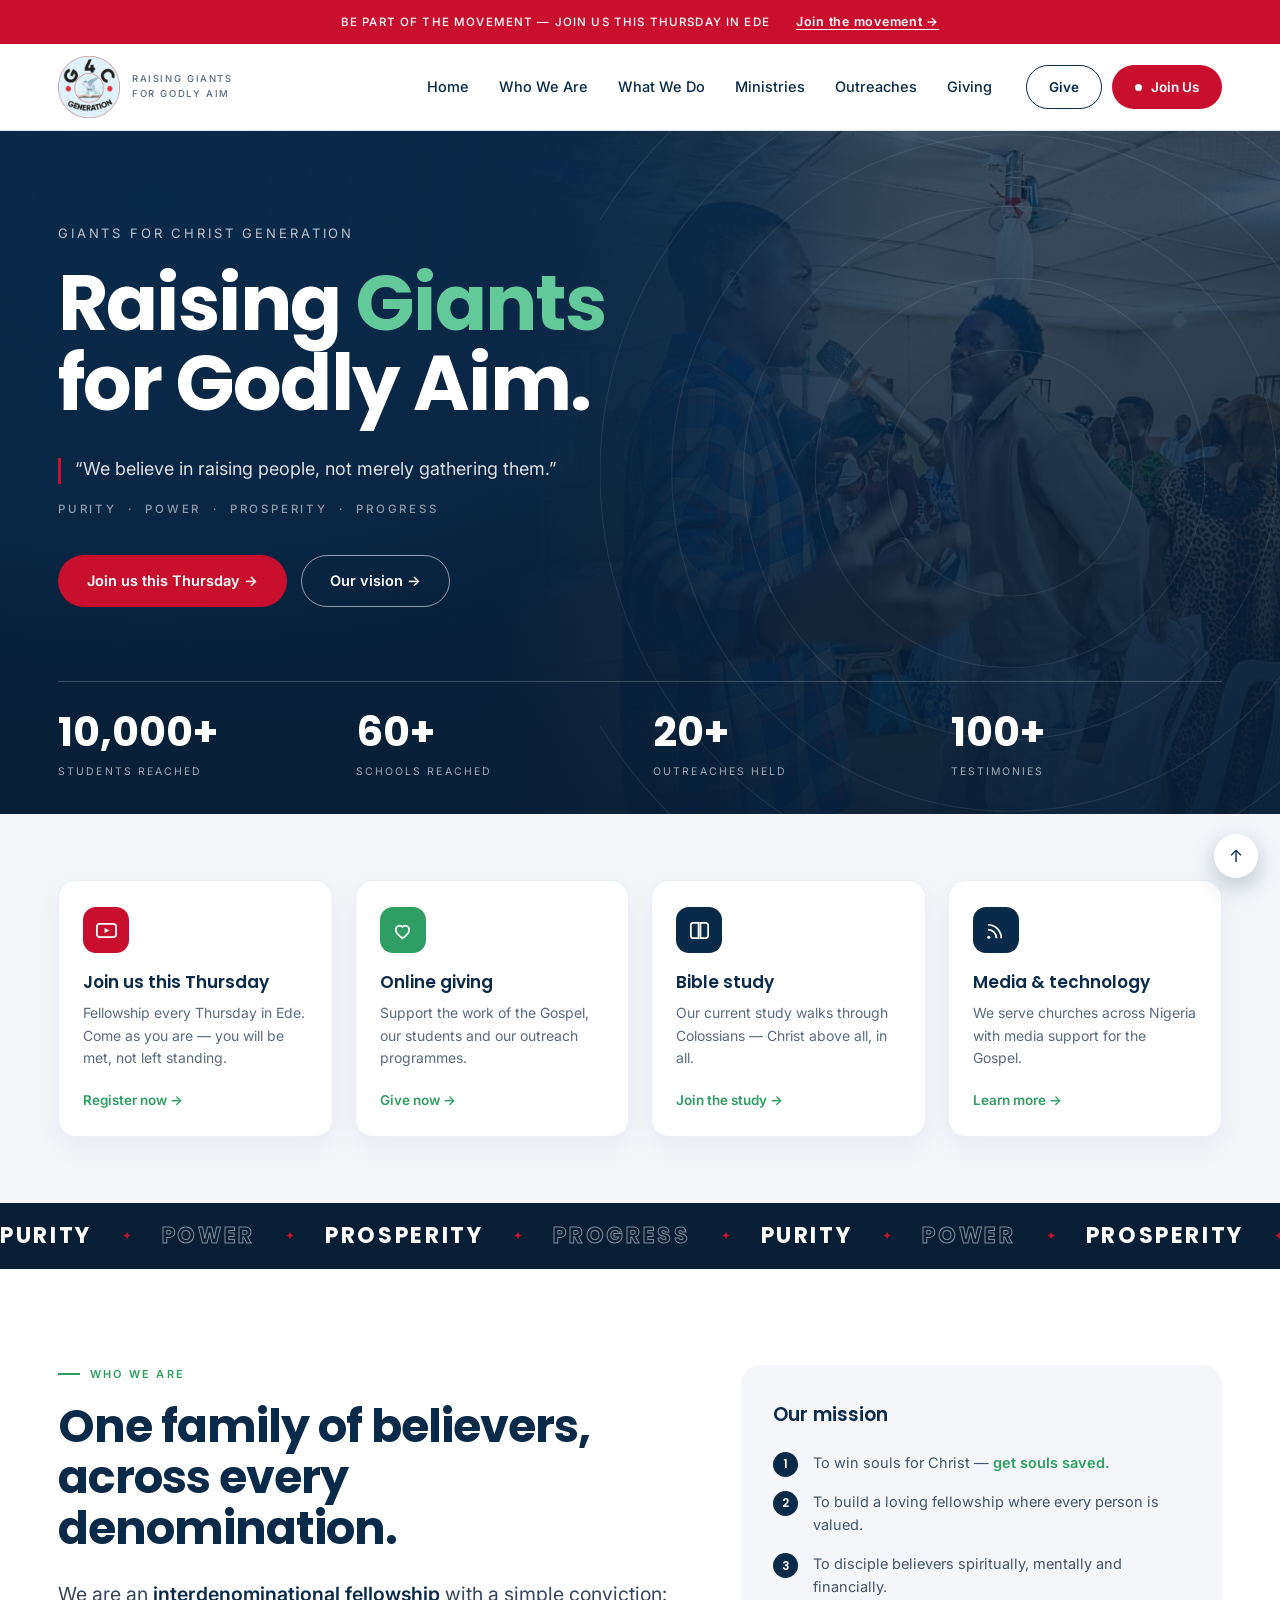
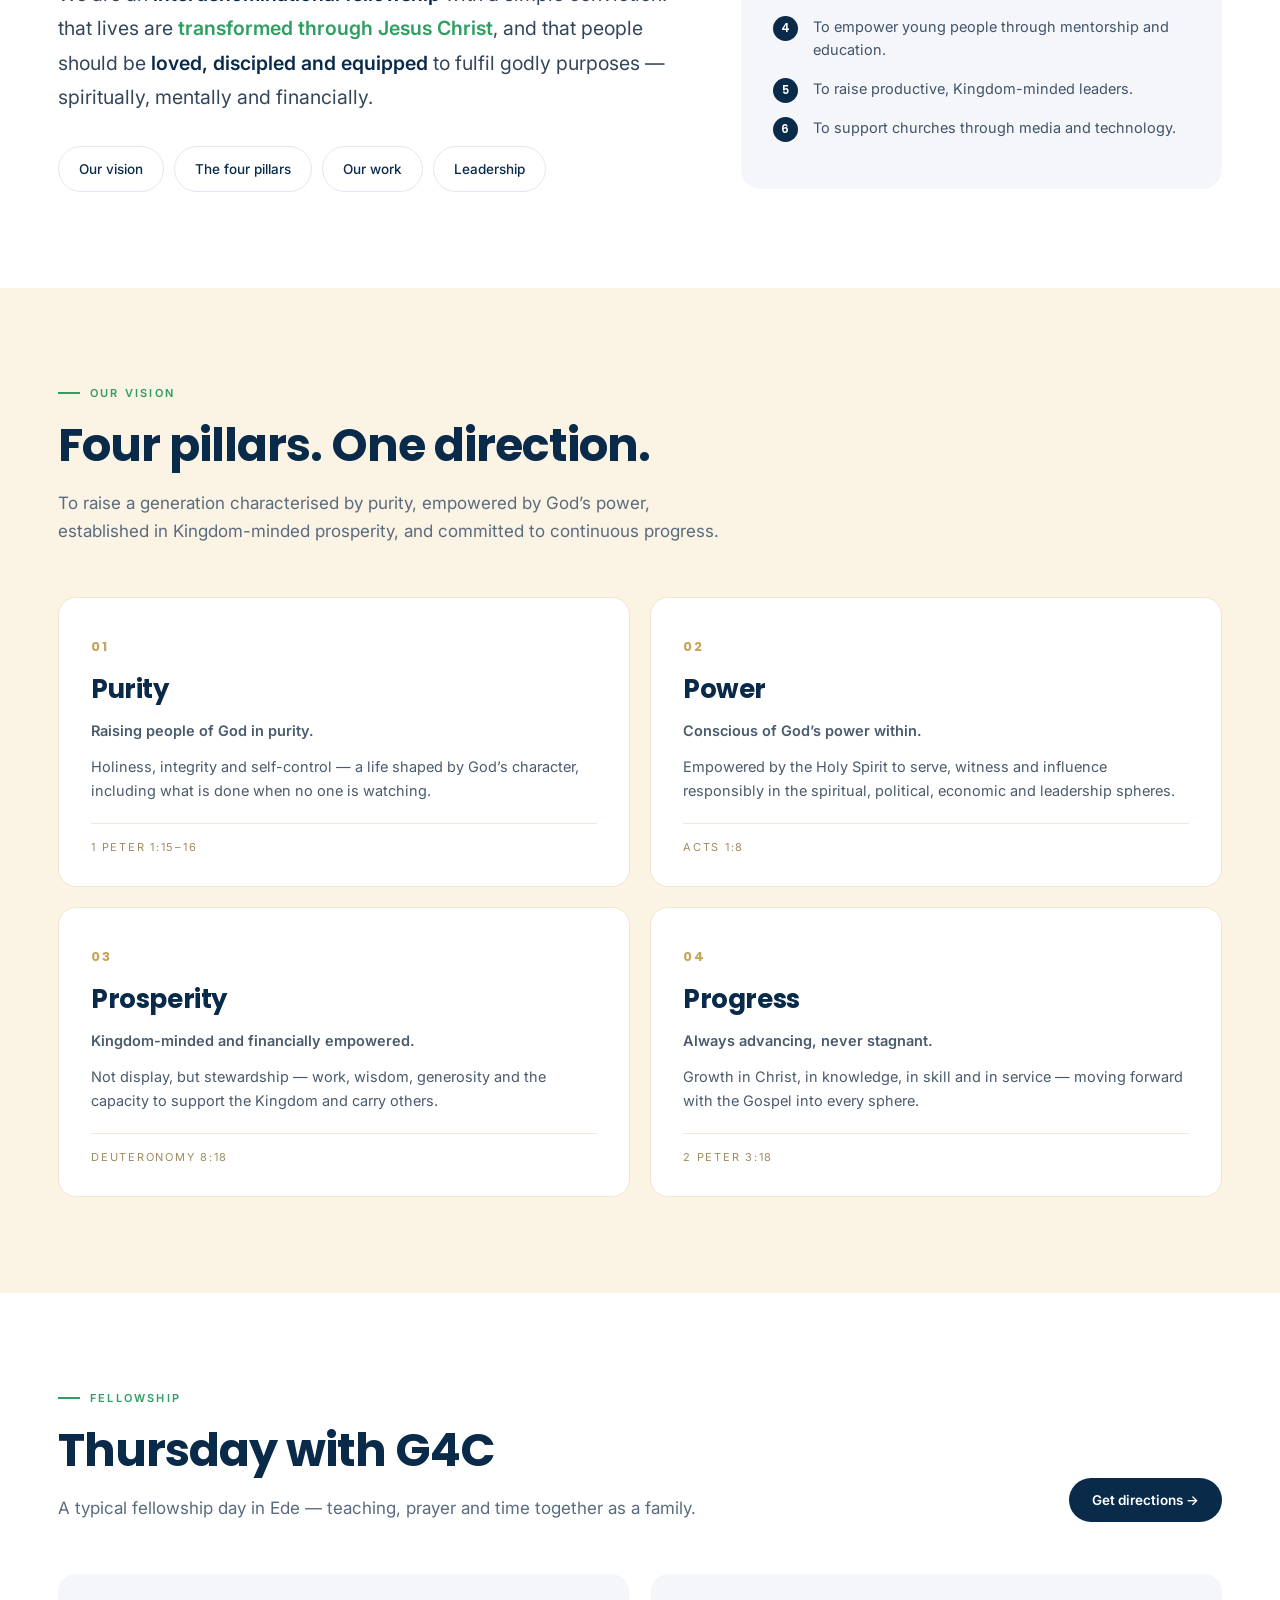
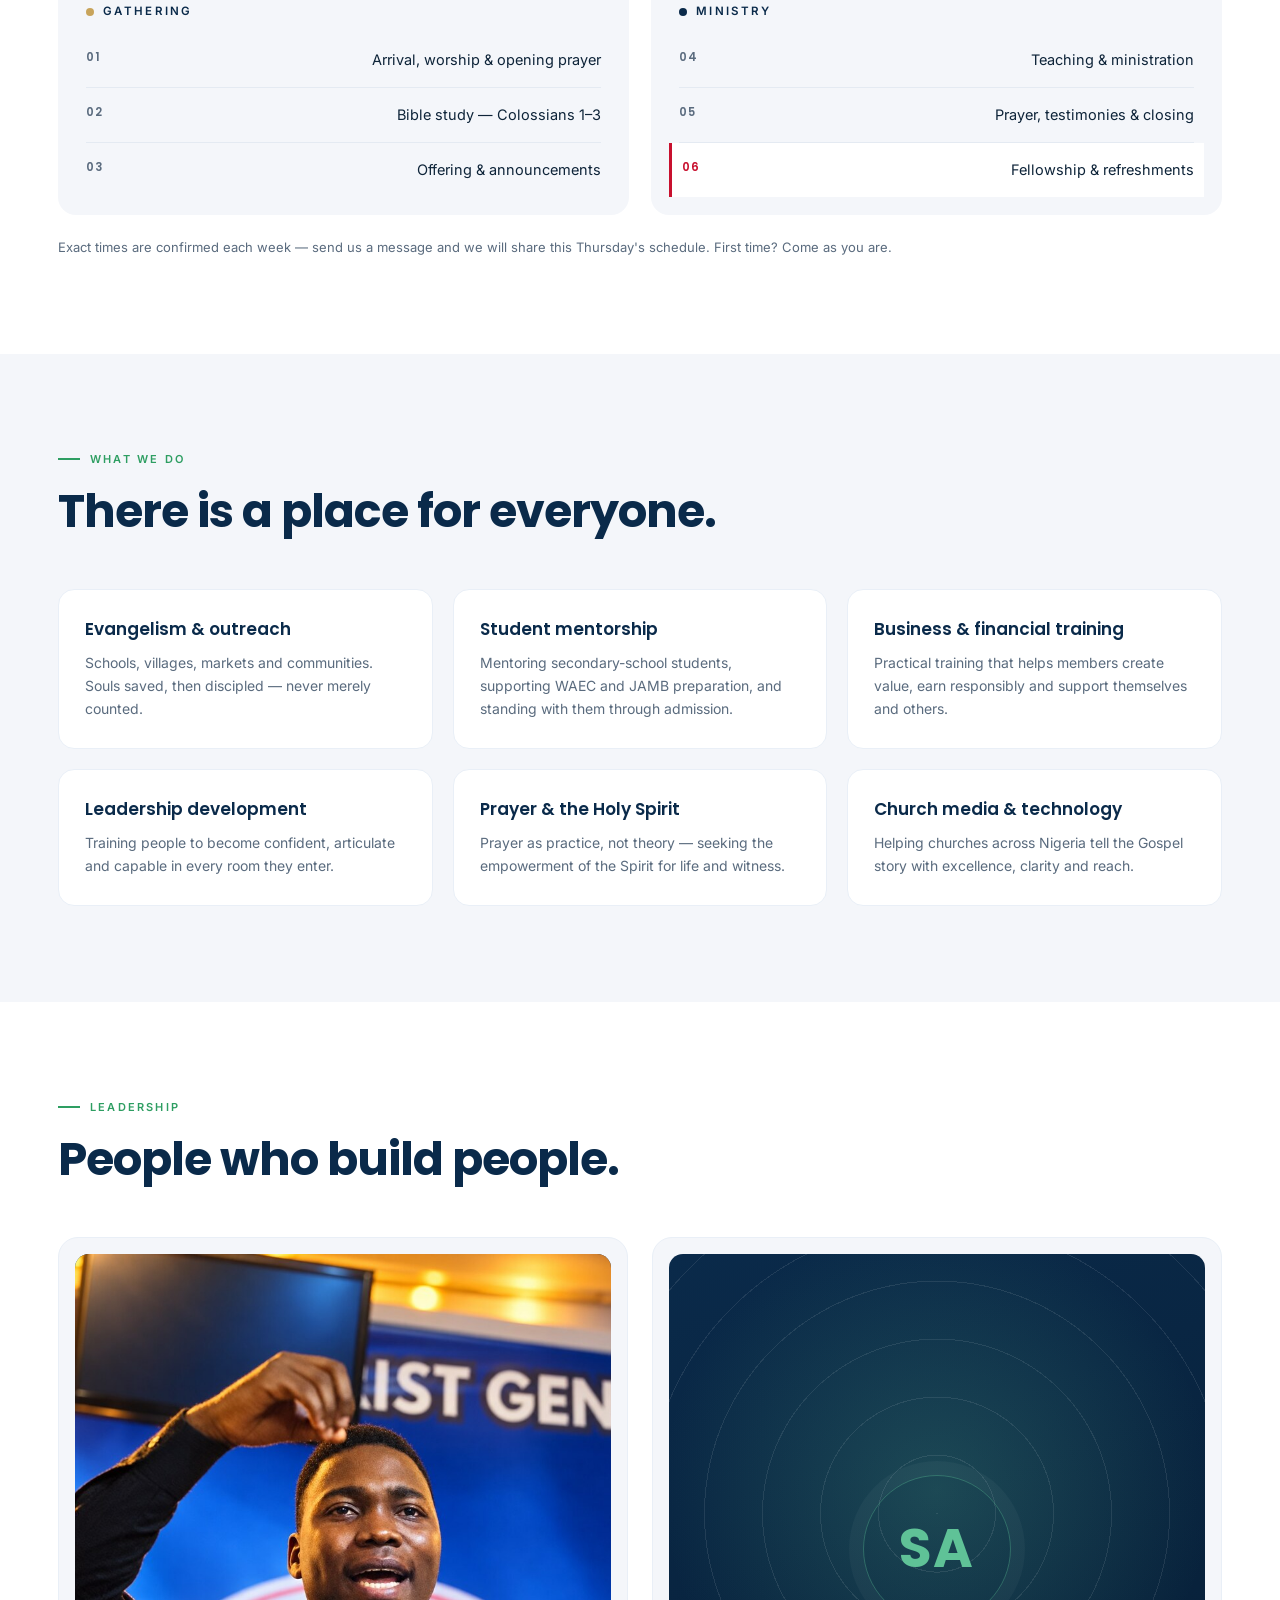
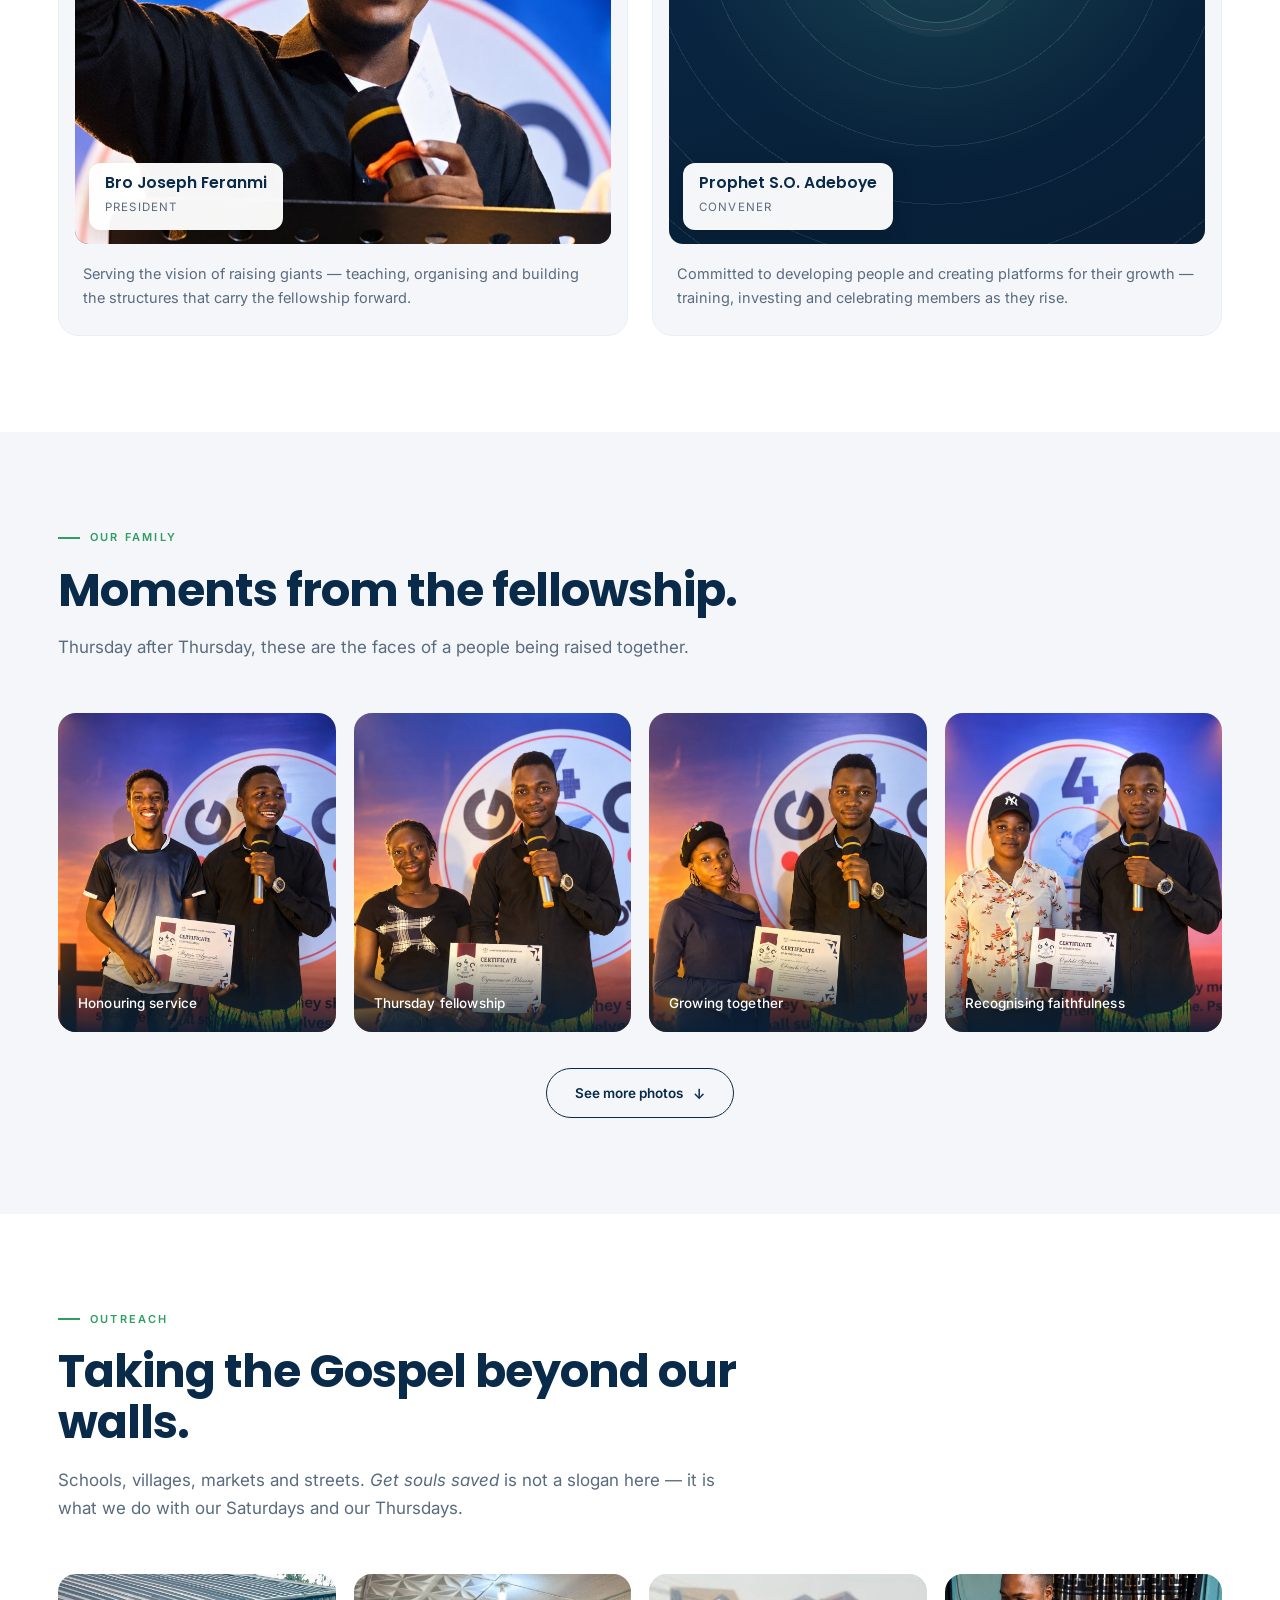
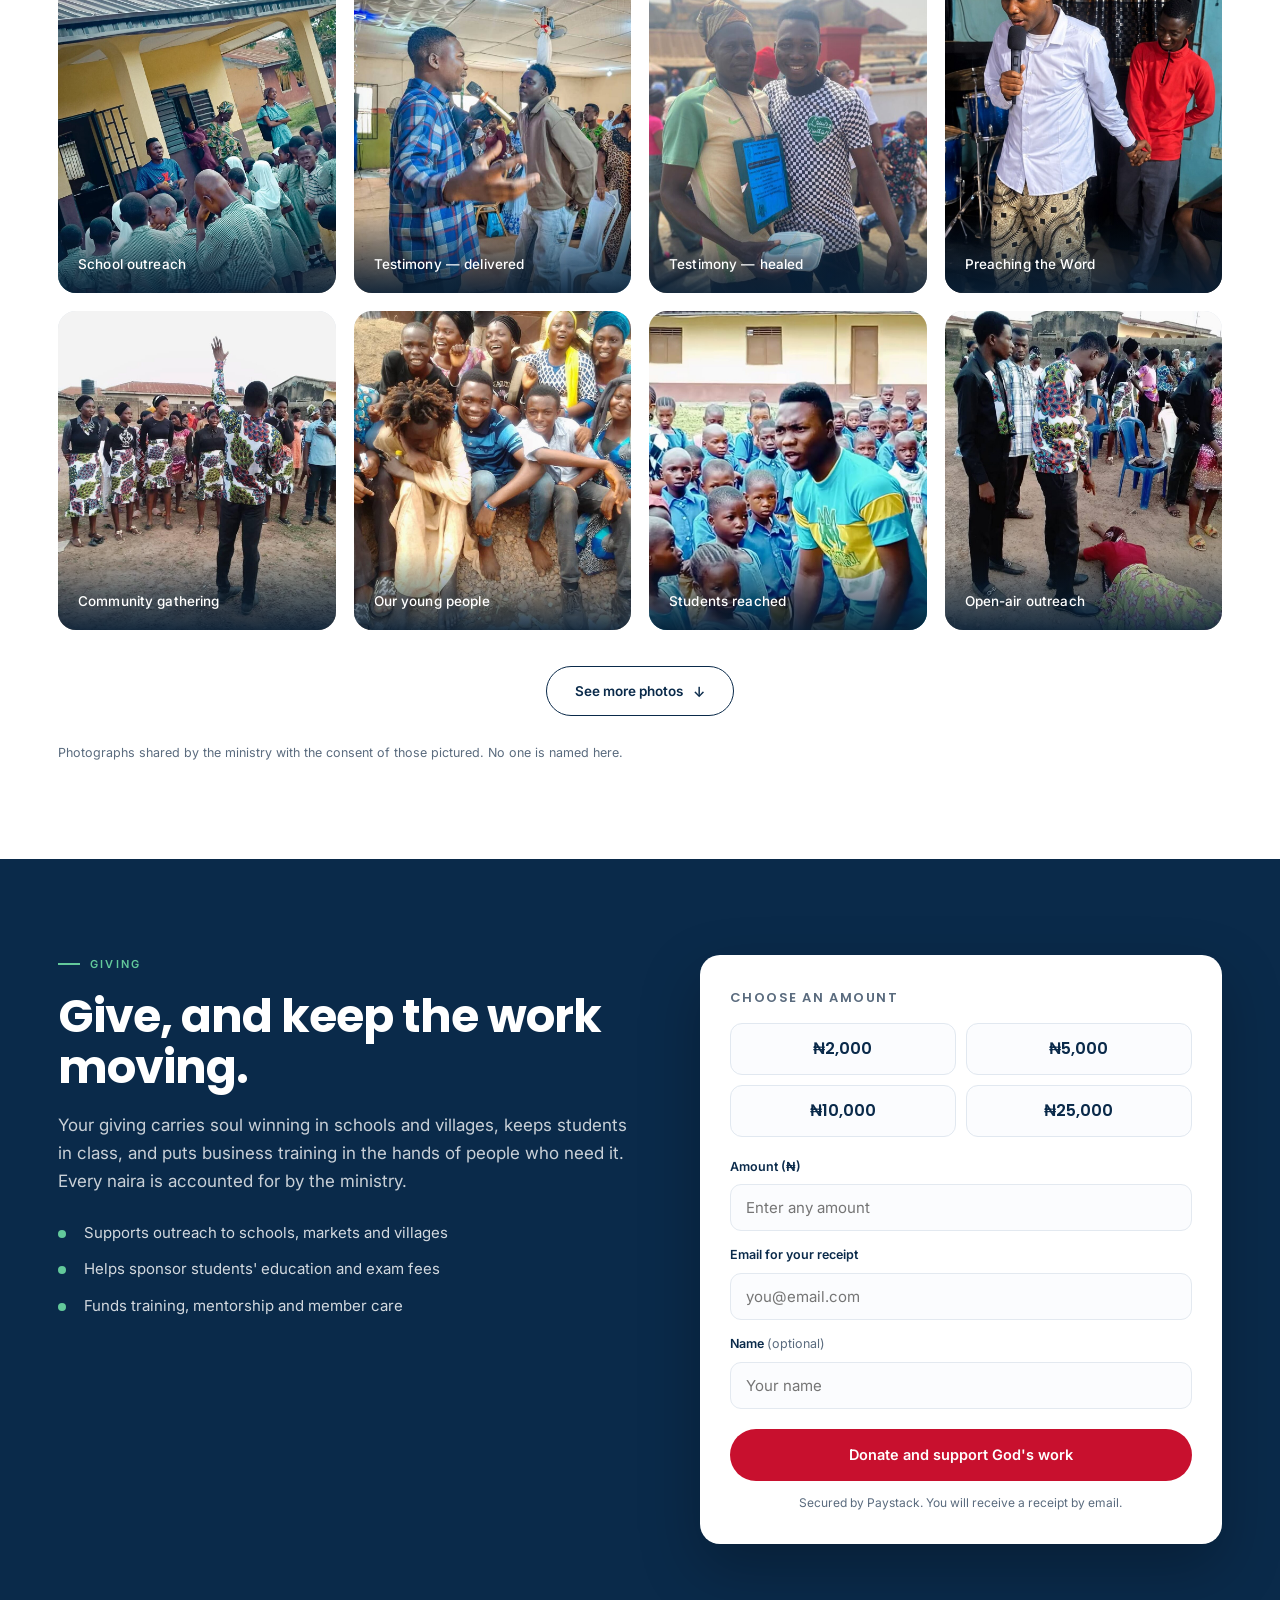
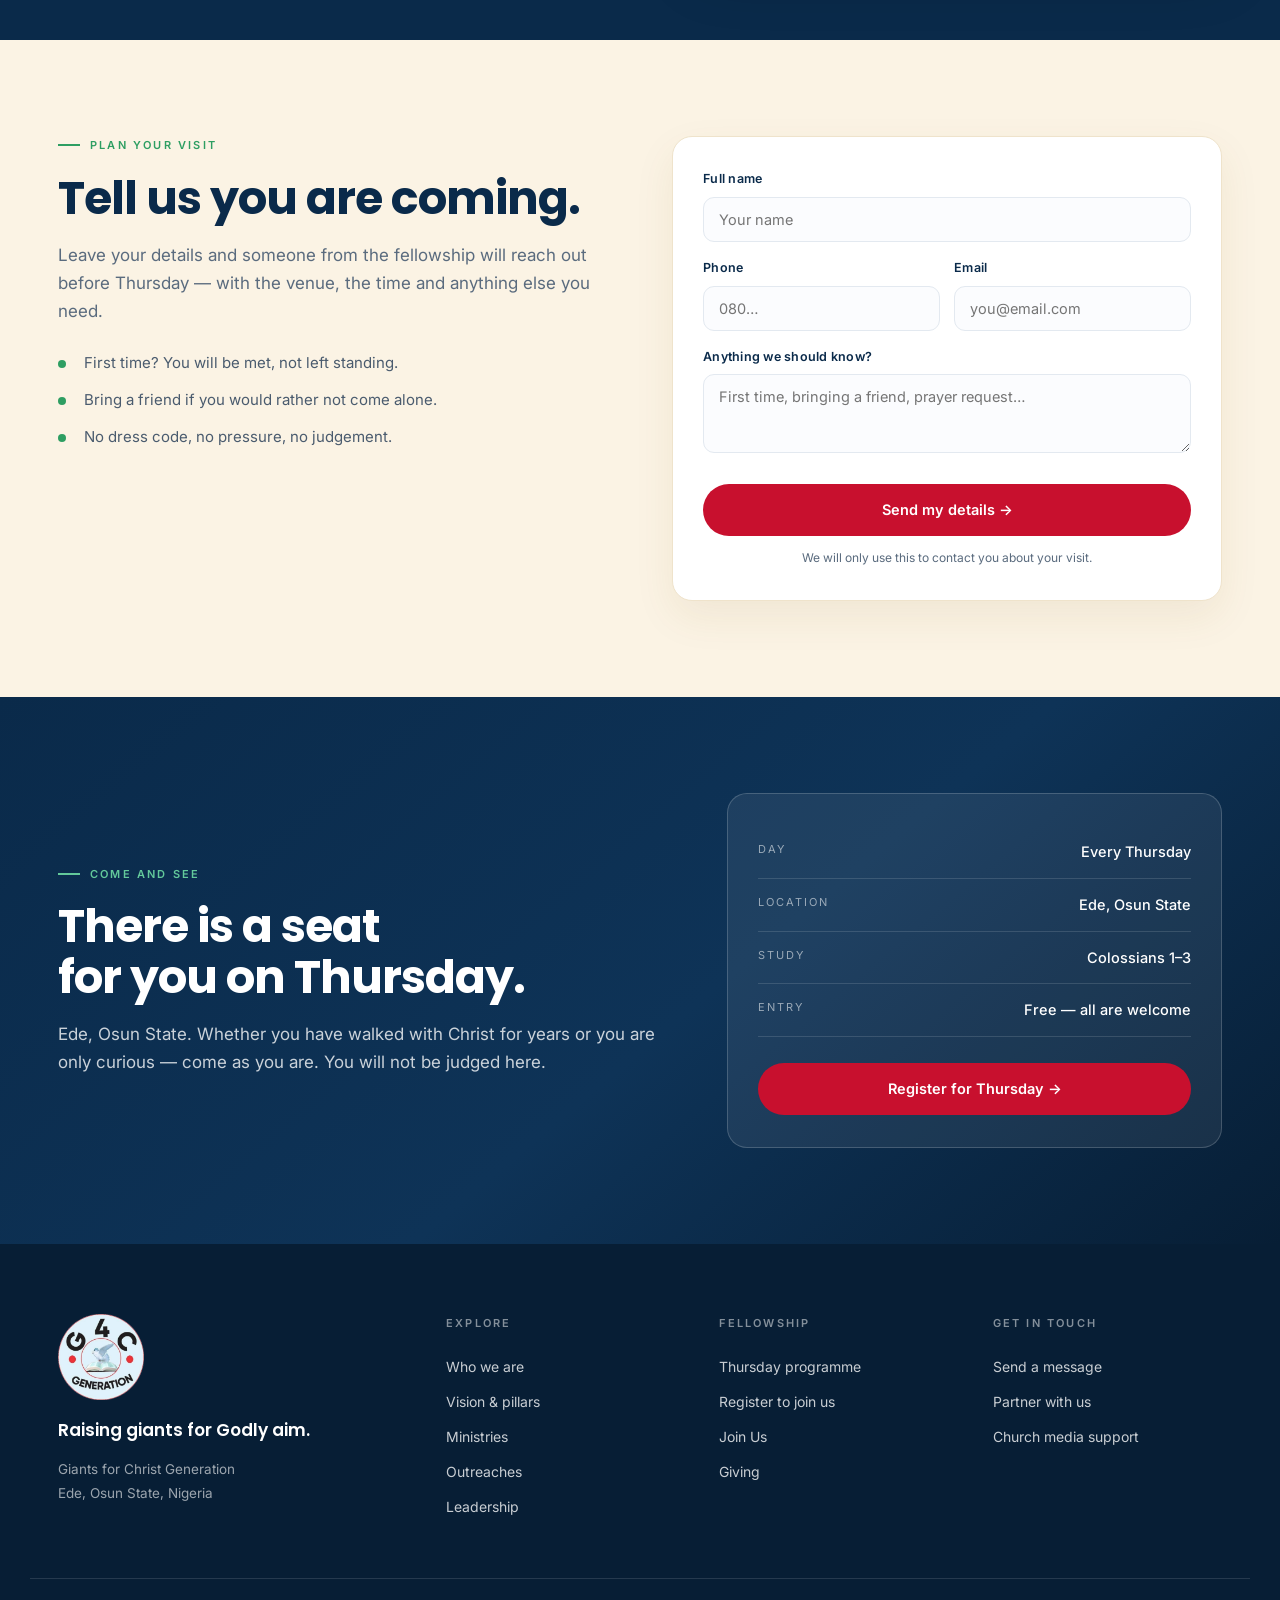
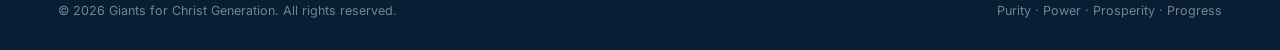
==== index.html @ 7e28704b "Support prompts (3 rotating), donation button wording" ====
<!DOCTYPE html>
<html lang="en">
<head>
<meta charset="utf-8">
<meta name="viewport" content="width=device-width, initial-scale=1">
<title>Giants for Christ Generation — Raising Giants for Godly Aim</title>
<meta name="description" content="Giants for Christ Generation (G4C) is an interdenominational Christian fellowship in Ede, Osun State, Nigeria. Bible study, prayer and soul winning every Thursday.">
<link rel="preconnect" href="https://fonts.googleapis.com">
<link rel="preconnect" href="https://fonts.gstatic.com" crossorigin>
<link href="https://fonts.googleapis.com/css2?family=Poppins:wght@400;500;600;700&family=Inter:wght@400;500;600&display=swap" rel="stylesheet">
<meta name="keywords" content="giants for christ generation, G4C, G4C ministry, giants for christ, giants for god, giants for god ministry, giants for christ generation Ede, G4C Ede, giants for christ fellowship, G4C fellowship, giants for christ church, giants for christ international, raising giants for godly aim, giants for godly aim, G4C Nigeria, giants for christ Nigeria, giants for christ Osun, G4C Osun, giants generation ministry, giants for christ generation website, church in Ede, churches in Ede Osun State, fellowship in Ede, church in Osun State, churches in Osun State, christian fellowship Osun, fellowship Ede Osun, church near me Ede, worship centre Ede, ministry in Ede, christian organisation Ede, gospel church Osun State, bible believing fellowship Nigeria, interdenominational fellowship Nigeria, christian assembly Osun, soul winning, soul winning ministry, evangelism Nigeria, street evangelism, market evangelism, village outreach, school outreach, secondary school outreach, campus outreach, gospel outreach, discipleship, discipleship training, bible study, bible study fellowship, prayer meeting, prayer ministry, deliverance ministry, healing ministry, holy spirit empowerment, christian mentorship, youth ministry, young adults fellowship, student ministry, teen ministry, children ministry, business training for Christians, christian business training, financial literacy training, entrepreneurship training Nigeria, leadership training ministry, leadership development programme, WAEC preparation, JAMB preparation, education sponsorship, scholarship support Nigeria, skills acquisition Nigeria, vocational training church, career mentorship, public speaking training, personal development ministry, marriage counselling church, premarital counselling, welfare support ministry, church media support, media ministry training, join a church in Ede, join a fellowship in Ede, find a church in Osun State, register for fellowship, christian community near me, prayer request Nigeria, testimony sharing, healing testimony, church registration Nigeria, become a member of a fellowship, volunteer in ministry, partner with a ministry, donate to ministry Nigeria, giving to church Nigeria, christian events Osun State, church events Ede, gospel events Nigeria, worship service Ede, thursday fellowship, bible study group Ede">
<meta name="author" content="Giants for Christ Generation">
<meta name="robots" content="index, follow, max-image-preview:large, max-snippet:-1">
<meta name="theme-color" content="#0A2A4A">
<meta name="geo.region" content="NG-OS">
<meta name="geo.placename" content="Ede, Osun State, Nigeria">
<link rel="canonical" href="https://g4cgeneration.site/">
<link rel="icon" href="/brand/favicon.ico" sizes="any">
<link rel="icon" type="image/png" sizes="32x32" href="/brand/favicon-32.png">
<link rel="apple-touch-icon" href="/brand/apple-touch-icon.png">
<meta property="og:type" content="website">
<meta property="og:title" content="Giants for Christ Generation — Raising Giants for Godly Aim">
<meta property="og:description" content="An interdenominational Christian fellowship in Ede, Osun State. Purity · Power · Prosperity · Progress.">
<meta property="og:image" content="https://g4cgeneration.site/img/og-cover.jpg">
<meta name="twitter:card" content="summary_large_image">
<link rel="stylesheet" href="styles.css">
<script type="application/ld+json">
{
  "@context": "https://schema.org",
  "@graph": [
    {
      "@type": ["Organization", "Church"],
      "@id": "https://g4cgeneration.site/#organization",
      "name": "Giants for Christ Generation",
      "alternateName": ["G4C", "Giants for Christ"],
      "url": "https://g4cgeneration.site/",
      "logo": "https://g4cgeneration.site/brand/logo-600.png",
      "image": "https://g4cgeneration.site/img/og-cover.jpg",
      "description": "Giants for Christ Generation (G4C) is an interdenominational Christian fellowship in Ede, Osun State, Nigeria, raising people of purity, power, prosperity and progress through soul winning, discipleship, student mentorship and business training.",
      "slogan": "Raising Giants for Godly Aim",
      "foundingDate": "2018",
      "address": {
        "@type": "PostalAddress",
        "addressLocality": "Ede",
        "addressRegion": "Osun State",
        "addressCountry": "NG"
      },
      "areaServed": {"@type": "Country", "name": "Nigeria"},
      "knowsAbout": [
        "Christian fellowship", "Evangelism", "Discipleship", "Bible study",
        "Student mentorship", "Business training", "Church media support"
      ],
      "member": [
        {"@type": "Person", "name": "Prophet S.O. Adeboye", "jobTitle": "Convener"},
        {"@type": "Person", "name": "Bro Joseph Feranmi", "jobTitle": "President"}
      ]
    },
    {
      "@type": "WebSite",
      "@id": "https://g4cgeneration.site/#website",
      "url": "https://g4cgeneration.site/",
      "name": "Giants for Christ Generation",
      "inLanguage": "en-NG",
      "publisher": {"@id": "https://g4cgeneration.site/#organization"}
    },
    {
      "@type": "FAQPage",
      "mainEntity": [
        {"@type": "Question", "name": "What is Giants for Christ Generation?",
         "acceptedAnswer": {"@type": "Answer", "text": "G4C is an interdenominational Christian fellowship in Ede, Osun State, Nigeria. It is not a denomination: it brings people from different churches together around Jesus Christ, spiritual growth and human development."}},
        {"@type": "Question", "name": "When does G4C meet?",
         "acceptedAnswer": {"@type": "Answer", "text": "The fellowship meets every Thursday in Ede, Osun State. Register and someone from the fellowship will share the current venue, time and schedule."}},
        {"@type": "Question", "name": "What are the four pillars of G4C?",
         "acceptedAnswer": {"@type": "Answer", "text": "Purity, Power, Prosperity and Progress: character shaped by God's Word, empowerment by the Holy Spirit, Kingdom-minded financial stewardship, and continuous growth in Christ."}},
        {"@type": "Question", "name": "Does G4C help students and young people?",
         "acceptedAnswer": {"@type": "Answer", "text": "Yes. G4C began in a secondary-school setting in Ibadan in 2018 and continues to mentor students, support academic progress and help with WAEC and JAMB preparation, as well as education sponsorship where resources permit."}},
        {"@type": "Question", "name": "How do I join or register?",
         "acceptedAnswer": {"@type": "Answer", "text": "Register at https://g4c.online/register or send your details through the form on this website and someone will reach out before Thursday."}}
      ]
    }
  ]
}
</script>
</head>
<body>

<div class="topbar">
  <div class="wrap topbar-in">
    <span>Be part of the movement — join us this Thursday in Ede</span>
    <a href="https://g4c.online/register">Join the movement &rarr;</a>
  </div>
</div>

<header class="site-header" id="header">
  <div class="wrap header-in">
    <a class="logo" href="#top" aria-label="Giants for Christ Generation">
      <img class="logo-img" src="/brand/logo-600.png" alt="Giants for Christ Generation" width="62" height="62">
      <span class="logo-tag">Raising giants<br>for Godly aim</span>
    </a>

    <nav class="nav" id="nav">
      <a href="#top">Home</a>
      <a href="#who">Who We Are</a>
      <a href="#pillars">What We Do</a>
      <a href="#ministries">Ministries</a>
      <a href="#outreach">Outreaches</a>
      <a href="#giving" data-give>Giving</a>
    </nav>

    <div class="header-actions">
      <a class="btn btn-outline" href="#giving" data-give>Give</a>
      <a class="btn btn-red" href="https://g4c.online/register"><span class="dot"></span>Join Us</a>
      <button class="burger" id="burger" aria-label="Menu"><span></span><span></span><span></span></button>
    </div>
  </div>
</header>

<main id="top">

  <!-- HERO -->
  <section class="hero">
    <div class="hero-photo" style="background-image:url('img/hero.jpg')"></div>
    <div class="hero-shade"></div>
    <svg class="hero-rings" viewBox="0 0 800 800" aria-hidden="true">
      <g fill="none" stroke="#ffffff" stroke-opacity=".13">
        <circle cx="400" cy="400" r="120"/><circle cx="400" cy="400" r="190"/>
        <circle cx="400" cy="400" r="260"/><circle cx="400" cy="400" r="330"/>
        <circle cx="400" cy="400" r="400"/><circle cx="400" cy="400" r="470"/>
      </g>
    </svg>

    <div class="wrap hero-in">
      <p class="hero-kicker">Giants for Christ Generation</p>
      <h1><span class="sr-only">Giants for Christ Generation (G4C) — </span>Raising <span class="hl">Giants</span><br>for Godly Aim.</h1>
      <p class="hero-verse"><span class="bar"></span>“We believe in raising people, not merely gathering them.”</p>
      <p class="hero-ref">PURITY &nbsp;·&nbsp; POWER &nbsp;·&nbsp; PROSPERITY &nbsp;·&nbsp; PROGRESS</p>

      <div class="hero-btns">
        <a class="btn btn-red btn-lg" href="https://g4c.online/register">Join us this Thursday &rarr;</a>
        <a class="btn btn-ghost btn-lg" href="#pillars">Our vision &rarr;</a>
      </div>

      <div class="stats">
        <div class="stat"><strong>10,000+</strong><span>Students reached</span></div>
        <div class="stat"><strong>60+</strong><span>Schools reached</span></div>
        <div class="stat"><strong>20+</strong><span>Outreaches held</span></div>
        <div class="stat"><strong>100+</strong><span>Testimonies</span></div>
      </div>
    </div>
  </section>

  <!-- QUICK CARDS -->
  <section class="quick">
    <div class="wrap quick-grid">
      <article class="qcard">
        <span class="qicon qicon-red">
          <svg viewBox="0 0 24 24" fill="none" stroke="currentColor" stroke-width="1.8"><rect x="2" y="5" width="20" height="14" rx="3"/><path d="M10 9.5l5 2.5-5 2.5z" fill="currentColor" stroke="none"/></svg>
        </span>
        <h3>Join us this Thursday</h3>
        <p>Fellowship every Thursday in Ede. Come as you are — you will be met, not left standing.</p>
        <a href="https://g4c.online/register">Register now &rarr;</a>
      </article>

      <article class="qcard">
        <span class="qicon qicon-green">
          <svg viewBox="0 0 24 24" fill="none" stroke="currentColor" stroke-width="1.8"><path d="M12 20s-7-4.3-7-9a4 4 0 017-2.6A4 4 0 0119 11c0 4.7-7 9-7 9z"/></svg>
        </span>
        <h3>Online giving</h3>
        <p>Support the work of the Gospel, our students and our outreach programmes.</p>
        <a href="#giving" data-give>Give now &rarr;</a>
      </article>

      <article class="qcard">
        <span class="qicon qicon-navy">
          <svg viewBox="0 0 24 24" fill="none" stroke="currentColor" stroke-width="1.8"><path d="M3 6.5A2.5 2.5 0 015.5 4H11v16H5.5A2.5 2.5 0 013 17.5z"/><path d="M21 6.5A2.5 2.5 0 0018.5 4H13v16h5.5A2.5 2.5 0 0021 17.5z"/></svg>
        </span>
        <h3>Bible study</h3>
        <p>Our current study walks through Colossians — Christ above all, in all.</p>
        <a href="#programme">Join the study &rarr;</a>
      </article>

      <article class="qcard">
        <span class="qicon qicon-navy">
          <svg viewBox="0 0 24 24" fill="none" stroke="currentColor" stroke-width="1.8"><path d="M4 11a9 9 0 019 9M4 6a14 14 0 0114 14"/><circle cx="5" cy="19" r="1.6" fill="currentColor" stroke="none"/></svg>
        </span>
        <h3>Media &amp; technology</h3>
        <p>We serve churches across Nigeria with media support for the Gospel.</p>
        <a href="#ministries">Learn more &rarr;</a>
      </article>
    </div>
  </section>

  <!-- MARQUEE -->
  <div class="marquee" aria-hidden="true">
    <div class="mtrack">
      <span>Purity</span><i>✦</i><span class="out">Power</span><i>✦</i><span>Prosperity</span><i>✦</i><span class="out">Progress</span><i>✦</i>
      <span>Purity</span><i>✦</i><span class="out">Power</span><i>✦</i><span>Prosperity</span><i>✦</i><span class="out">Progress</span><i>✦</i>
    </div>
  </div>

  <!-- WHO WE ARE -->
  <section class="who" id="who">
    <div class="wrap who-grid">
      <div class="who-copy">
        <p class="label">Who we are</p>
        <h2>One family of believers,<br>across every denomination.</h2>
        <p class="big-copy">
          We are an <strong>interdenominational fellowship</strong> with a simple conviction:
          that lives are <span class="g">transformed through Jesus Christ</span>, and that
          people should be <strong>loved, discipled and equipped</strong> to fulfil godly purposes —
          spiritually, mentally and financially.
        </p>
        <div class="chips">
          <a class="chip" href="#pillars">Our vision</a>
          <a class="chip" href="#pillars">The four pillars</a>
          <a class="chip" href="#ministries">Our work</a>
          <a class="chip" href="#leadership">Leadership</a>
        </div>
      </div>

      <aside class="mission">
        <h3>Our mission</h3>
        <ol>
          <li>To win souls for Christ — <em>get souls saved.</em></li>
          <li>To build a loving fellowship where every person is valued.</li>
          <li>To disciple believers spiritually, mentally and financially.</li>
          <li>To empower young people through mentorship and education.</li>
          <li>To raise productive, Kingdom-minded leaders.</li>
          <li>To support churches through media and technology.</li>
        </ol>
      </aside>
    </div>
  </section>

  <!-- PILLARS -->
  <section class="pillars" id="pillars">
    <div class="wrap">
      <div class="sec-head">
        <p class="label">Our vision</p>
        <h2>Four pillars. One direction.</h2>
        <p class="sec-sub">To raise a generation characterised by purity, empowered by God’s power, established in Kingdom-minded prosperity, and committed to continuous progress.</p>
      </div>

      <div class="pillar-grid">
        <article class="pillar">
          <span class="pnum">01</span>
          <h3>Purity</h3>
          <p class="pline">Raising people of God in purity.</p>
          <p>Holiness, integrity and self-control — a life shaped by God’s character, including what is done when no one is watching.</p>
          <span class="pref">1 Peter 1:15–16</span>
        </article>
        <article class="pillar">
          <span class="pnum">02</span>
          <h3>Power</h3>
          <p class="pline">Conscious of God’s power within.</p>
          <p>Empowered by the Holy Spirit to serve, witness and influence responsibly in the spiritual, political, economic and leadership spheres.</p>
          <span class="pref">Acts 1:8</span>
        </article>
        <article class="pillar">
          <span class="pnum">03</span>
          <h3>Prosperity</h3>
          <p class="pline">Kingdom-minded and financially empowered.</p>
          <p>Not display, but stewardship — work, wisdom, generosity and the capacity to support the Kingdom and carry others.</p>
          <span class="pref">Deuteronomy 8:18</span>
        </article>
        <article class="pillar">
          <span class="pnum">04</span>
          <h3>Progress</h3>
          <p class="pline">Always advancing, never stagnant.</p>
          <p>Growth in Christ, in knowledge, in skill and in service — moving forward with the Gospel into every sphere.</p>
          <span class="pref">2 Peter 3:18</span>
        </article>
      </div>
    </div>
  </section>

  <!-- PROGRAMME -->
  <section class="programme" id="programme">
    <div class="wrap">
      <div class="sec-head row">
        <div>
          <p class="label">Fellowship</p>
          <h2>Thursday with G4C</h2>
          <p class="sec-sub">A typical fellowship day in Ede — teaching, prayer and time together as a family.</p>
        </div>
        <a class="btn btn-navy" href="#visit">Get directions &rarr;</a>
      </div>

      <div class="prog-grid">
        <div class="prog-card">
          <p class="pday"><span class="pdot gold"></span>Gathering</p>
          <div class="prow"><span class="ptime">01</span><span>Arrival, worship &amp; opening prayer</span></div>
          <div class="prow"><span class="ptime">02</span><span>Bible study — Colossians 1–3</span></div>
          <div class="prow"><span class="ptime">03</span><span>Offering &amp; announcements</span></div>
        </div>
        <div class="prog-card">
          <p class="pday"><span class="pdot navy"></span>Ministry</p>
          <div class="prow"><span class="ptime">04</span><span>Teaching &amp; ministration</span></div>
          <div class="prow"><span class="ptime">05</span><span>Prayer, testimonies &amp; closing</span></div>
          <div class="prow highlight"><span class="ptime">06</span><span>Fellowship &amp; refreshments</span></div>
        </div>
      </div>
      <p class="prog-note">Exact times are confirmed each week — send us a message and we will share this Thursday's schedule. First time? Come as you are.</p>
    </div>
  </section>

  <!-- MINISTRIES -->
  <section class="ministries" id="ministries">
    <div class="wrap">
      <div class="sec-head">
        <p class="label">What we do</p>
        <h2>There is a place for everyone.</h2>
      </div>
      <div class="m-grid">
        <article class="mcard"><h3>Evangelism &amp; outreach</h3><p>Schools, villages, markets and communities. Souls saved, then discipled — never merely counted.</p></article>
        <article class="mcard"><h3>Student mentorship</h3><p>Mentoring secondary-school students, supporting WAEC and JAMB preparation, and standing with them through admission.</p></article>
        <article class="mcard"><h3>Business &amp; financial training</h3><p>Practical training that helps members create value, earn responsibly and support themselves and others.</p></article>
        <article class="mcard"><h3>Leadership development</h3><p>Training people to become confident, articulate and capable in every room they enter.</p></article>
        <article class="mcard"><h3>Prayer &amp; the Holy Spirit</h3><p>Prayer as practice, not theory — seeking the empowerment of the Spirit for life and witness.</p></article>
        <article class="mcard"><h3>Church media &amp; technology</h3><p>Helping churches across Nigeria tell the Gospel story with excellence, clarity and reach.</p></article>
      </div>
    </div>
  </section>

  <!-- LEADERSHIP -->
  <section class="leadership" id="leadership">
    <div class="wrap">
      <div class="sec-head">
        <p class="label">Leadership</p>
        <h2>People who build people.</h2>
      </div>

      <div class="lead-grid">
        <article class="lead-card">
          <div class="lead-photo">
            <img src="img/leader_president.jpg" alt="Bro Joseph Feranmi, President of Giants for Christ Generation">
            <div class="lead-tag">
              <strong>Bro Joseph Feranmi</strong>
              <span>President</span>
            </div>
          </div>
          <p>Serving the vision of raising giants — teaching, organising and building the structures that carry the fellowship forward.</p>
        </article>

        <article class="lead-card">
          <div class="lead-photo lead-initials">
            <span class="initials">SA</span>
            <div class="lead-tag">
              <strong>Prophet S.O. Adeboye</strong>
              <span>Convener</span>
            </div>
          </div>
          <p>Committed to developing people and creating platforms for their growth — training, investing and celebrating members as they rise.</p>
        </article>
      </div>
    </div>
  </section>

  <!-- MOMENTS -->
  <section class="gallery" id="moments">
    <div class="wrap">
      <div class="sec-head">
        <p class="label">Our family</p>
        <h2>Moments from the fellowship.</h2>
        <p class="sec-sub">Thursday after Thursday, these are the faces of a people being raised together.</p>
      </div>
      <div class="gal-grid" id="grid-moments">
        <figure><img src="img/mom/m1.jpg" alt="Members receiving recognition at a fellowship ceremony" loading="lazy"><figcaption>Honouring service</figcaption></figure>
        <figure><img src="img/mom/m2.jpg" alt="A gathering of the G4C family" loading="lazy"><figcaption>Thursday fellowship</figcaption></figure>
        <figure><img src="img/mom/m3.jpg" alt="Members celebrating one another" loading="lazy"><figcaption>Growing together</figcaption></figure>
        <figure><img src="img/mom/m4.jpg" alt="Certificates presented at fellowship" loading="lazy"><figcaption>Recognising faithfulness</figcaption></figure>
        <figure class="extra"><img src="img/mom/m5.jpg" alt="Brothers and sisters in the fellowship" loading="lazy"><figcaption>One family</figcaption></figure>
        <figure class="extra"><img src="img/mom/m6.jpg" alt="The house gathered together" loading="lazy"><figcaption>Fellowship in session</figcaption></figure>
        <figure class="extra"><img src="img/mom/m7.jpg" alt="Honouring those who serve" loading="lazy"><figcaption>Celebrating members</figcaption></figure>
        <figure class="extra"><img src="img/mom/m8.jpg" alt="Across denominations, one family" loading="lazy"><figcaption>Together in Christ</figcaption></figure>
      </div>
      <div class="see-wrap">
        <button class="seemore" data-grid="grid-moments" data-more="See more photos" data-less="Show less">See more photos <span>&darr;</span></button>
      </div>
    </div>
  </section>

  <!-- OUTREACH -->
  <section class="outreach" id="outreach">
    <div class="wrap">
      <div class="sec-head">
        <p class="label">Outreach</p>
        <h2>Taking the Gospel beyond our walls.</h2>
        <p class="sec-sub">Schools, villages, markets and streets. <em>Get souls saved</em> is not a slogan here — it is what we do with our Saturdays and our Thursdays.</p>
      </div>
      <div class="gal-grid" id="grid-outreach">
        <figure><img src="img/out/o1.jpg" alt="Taking the Gospel into secondary schools" loading="lazy"><figcaption>School outreach</figcaption></figure>
        <figure><img src="img/out/o6.jpg" alt="A man set free at an outreach" loading="lazy"><figcaption>Testimony — delivered</figcaption></figure>
        <figure><img src="img/out/o7.jpg" alt="A testimony of healing at an outreach" loading="lazy"><figcaption>Testimony — healed</figcaption></figure>
        <figure><img src="img/out/o2.jpg" alt="The Gospel proclaimed at an outreach" loading="lazy"><figcaption>Preaching the Word</figcaption></figure>
        <figure><img src="img/out/o3.jpg" alt="A crowd gathered to hear the Word" loading="lazy"><figcaption>Community gathering</figcaption></figure>
        <figure><img src="img/out/o4.jpg" alt="The next generation in fellowship" loading="lazy"><figcaption>Our young people</figcaption></figure>
        <figure><img src="img/out/o5.jpg" alt="Thousands of students across schools" loading="lazy"><figcaption>Students reached</figcaption></figure>
        <figure><img src="img/out/o8.jpg" alt="Ministration at an open-air outreach" loading="lazy"><figcaption>Open-air outreach</figcaption></figure>
        <figure class="extra"><img src="img/out/o9.jpg" alt="Prayer over a member" loading="lazy"><figcaption>Ministration</figcaption></figure>
        <figure class="extra"><img src="img/out/o10.jpg" alt="Ministration during an outreach" loading="lazy"><figcaption>Laying on of hands</figcaption></figure>
        <figure class="extra"><img src="img/out/o11.jpg" alt="Standing with families" loading="lazy"><figcaption>Praying with a mother</figcaption></figure>
        <figure class="extra"><img src="img/out/o12.jpg" alt="The altar call after the Word" loading="lazy"><figcaption>Prayer line</figcaption></figure>
        <figure class="extra"><img src="img/out/o13.jpg" alt="Evangelism on the street" loading="lazy"><figcaption>Reaching the streets</figcaption></figure>
        <figure class="extra"><img src="img/out/o14.jpg" alt="Prayer for healing" loading="lazy"><figcaption>Healing prayer</figcaption></figure>
      </div>
      <div class="see-wrap">
        <button class="seemore" data-grid="grid-outreach" data-more="See more photos" data-less="Show less">See more photos <span>&darr;</span></button>
      </div>
      <p class="gal-note">Photographs shared by the ministry with the consent of those pictured. No one is named here.</p>
    </div>
  </section>


  <!-- GIVING -->
  <section class="giving" id="giving">
    <div class="wrap give-grid">
      <div class="give-copy">
        <p class="label">Giving</p>
        <h2>Give, and keep the work moving.</h2>
        <p class="sec-sub">Your giving carries soul winning in schools and villages, keeps students in class, and puts business training in the hands of people who need it. Every naira is accounted for by the ministry.</p>
        <ul class="flist">
          <li>Supports outreach to schools, markets and villages</li>
          <li>Helps sponsor students' education and exam fees</li>
          <li>Funds training, mentorship and member care</li>
        </ul>
      </div>

      <div class="give-card">
        <p class="give-title">Choose an amount</p>
        <div class="amt-grid" role="group" aria-label="Donation amount">
          <button type="button" class="amt" data-amount="2000">₦2,000</button>
          <button type="button" class="amt" data-amount="5000">₦5,000</button>
          <button type="button" class="amt" data-amount="10000">₦10,000</button>
          <button type="button" class="amt" data-amount="25000">₦25,000</button>
        </div>

        <label class="gfield">Amount (₦)
          <input id="pay-amount" type="number" min="100" step="100" inputmode="numeric" placeholder="Enter any amount">
        </label>
        <label class="gfield">Email for your receipt
          <input id="pay-email" type="email" autocomplete="email" placeholder="you@email.com">
        </label>
        <label class="gfield">Name <span class="opt">(optional)</span>
          <input id="pay-name" type="text" autocomplete="name" placeholder="Your name">
        </label>

        <button class="btn btn-red btn-lg pay-btn" type="button" data-give>Donate and support God's work</button>
        <p class="fnote" id="pay-note">Secured by Paystack. You will receive a receipt by email.</p>
      </div>
    </div>
  </section>

  <!-- VISIT FORM -->
  <section class="formsec" id="connect">
    <div class="wrap form-grid">
      <div>
        <p class="label">Plan your visit</p>
        <h2>Tell us you are coming.</h2>
        <p class="sec-sub">Leave your details and someone from the fellowship will reach out before Thursday — with the venue, the time and anything else you need.</p>
        <ul class="flist">
          <li>First time? You will be met, not left standing.</li>
          <li>Bring a friend if you would rather not come alone.</li>
          <li>No dress code, no pressure, no judgement.</li>
        </ul>
      </div>

      <form class="visit-form" name="visit" method="POST" data-netlify="true" netlify-honeypot="bot-field" action="/thanks.html">
        <input type="hidden" name="form-name" value="visit">
        <p class="hp"><label>Do not fill this out <input name="bot-field"></label></p>
        <div class="frow">
          <label>Full name<input type="text" name="name" required placeholder="Your name"></label>
        </div>
        <div class="frow two">
          <label>Phone<input type="tel" name="phone" required placeholder="080…"></label>
          <label>Email<input type="email" name="email" placeholder="you@email.com"></label>
        </div>
        <div class="frow">
          <label>Anything we should know?<textarea name="message" rows="3" placeholder="First time, bringing a friend, prayer request…"></textarea></label>
        </div>
        <button class="btn btn-red btn-lg" type="submit">Send my details &rarr;</button>
        <p class="fnote">We will only use this to contact you about your visit.</p>
      </form>
    </div>
  </section>

  <!-- CTA -->
  <section class="cta" id="visit">
    <div class="wrap cta-in">
      <div>
        <p class="label light">Come and see</p>
        <h2>There is a seat<br>for you on Thursday.</h2>
        <p class="sec-sub light">Ede, Osun State. Whether you have walked with Christ for years or you are only curious — come as you are. You will not be judged here.</p>
      </div>
      <div class="cta-card">
        <dl>
          <div><dt>Day</dt><dd>Every Thursday</dd></div>
          <div><dt>Location</dt><dd>Ede, Osun State</dd></div>
          <div><dt>Study</dt><dd>Colossians 1–3</dd></div>
          <div><dt>Entry</dt><dd>Free — all are welcome</dd></div>
        </dl>
        <a class="btn btn-red btn-lg" href="https://g4c.online/register">Register for Thursday &rarr;</a>
      </div>
    </div>
  </section>

</main>

<footer class="site-footer">
  <div class="wrap foot-grid">
    <div class="foot-brand">
      <img class="foot-logo" src="/brand/logo-600.png" alt="Giants for Christ Generation" width="76" height="76">
      <p class="foot-tag">Raising giants for Godly aim.</p>
      <p class="foot-small">Giants for Christ Generation<br>Ede, Osun State, Nigeria</p>
    </div>
    <div>
      <h4>Explore</h4>
      <a href="#who">Who we are</a>
      <a href="#pillars">Vision &amp; pillars</a>
      <a href="#ministries">Ministries</a>
      <a href="#outreach">Outreaches</a>
      <a href="#leadership">Leadership</a>
    </div>
    <div>
      <h4>Fellowship</h4>
      <a href="#programme">Thursday programme</a>
      <a href="https://g4c.online/register">Register to join us</a>
      <a href="https://g4c.online/register">Join Us</a>
      <a href="#giving" data-give>Giving</a>
    </div>
    <div>
      <h4>Get in touch</h4>
      <a href="#connect">Send a message</a>
      <a href="#giving" data-give>Partner with us</a>
      <a href="#ministries">Church media support</a>
    </div>
  </div>
  <div class="wrap foot-bottom">
    <span>© 2026 Giants for Christ Generation. All rights reserved.</span>
    <span>Purity · Power · Prosperity · Progress</span>
  </div>
</footer>

<a class="to-top" href="#top" aria-label="Back to top">↑</a>

<script src="https://js.paystack.co/v1/inline.js"></script>
<script src="script.js"></script>

<!-- GIVING MODAL -->
<div class="gmodal" id="giveModal" role="dialog" aria-modal="true" aria-labelledby="giveTitle" aria-hidden="true">
  <div class="gmodal-backdrop" data-close></div>
  <div class="gmodal-card">
    <button class="gmodal-x" type="button" data-close aria-label="Close">&times;</button>

    <div id="giveForm">
      <p class="label">Giving</p>
      <h3 id="giveTitle">Give to the work</h3>
      <p class="gmodal-sub">Soul winning, student sponsorship and training — every gift goes into the work.</p>

      <div class="cur-toggle" role="group" aria-label="Currency">
        <button type="button" class="cur active" data-cur="NGN">₦ Naira</button>
        <button type="button" class="cur" data-cur="USD">$ Dollar</button>
      </div>

      <div class="amt-grid" id="chips" role="group" aria-label="Amount"></div>

      <label class="gfield">Amount (<span id="curSym">₦</span>)
        <input id="pay-amount" type="number" inputmode="numeric" min="100" step="100" placeholder="Enter any amount">
      </label>
      <label class="gfield">Full name
        <input id="pay-name" type="text" autocomplete="name" placeholder="Your name">
      </label>
      <label class="gfield">Email — for your receipt and thank-you
        <input id="pay-email" type="email" autocomplete="email" placeholder="you@email.com">
      </label>

      <button class="btn btn-red btn-lg pay-btn" id="pay-btn" type="button">Donate and support God's work</button>
      <p class="fnote" id="pay-note">Secured by Paystack · card, transfer, USSD, bank</p>
    </div>

    <div id="giveDone" class="give-done" hidden>
      <div class="tick">✓</div>
      <h3>Thank you<span id="doneName"></span>.</h3>
      <p id="doneMsg">Your gift has been received. A receipt and a thank-you note are on their way to your email.</p>
      <button class="btn btn-navy" type="button" data-close>Close</button>
    </div>
  </div>
</div>

<!-- SUPPORT PROMPT -->
<aside class="support-pop" id="supportPop" role="dialog" aria-live="polite" aria-label="Support the ministry">
  <button class="support-x" type="button" data-support-close aria-label="Dismiss">&times;</button>
  <p class="support-kicker">Keep the work going</p>
  <p class="support-msg" id="supportMsg"></p>
  <div class="support-actions">
    <button class="btn btn-red" type="button" data-give>Support the work</button>
    <button class="support-later" type="button" data-support-close>Not now</button>
  </div>
</aside>
</body>
</html>
---- styles.css ----
:root{
  --navy:#0A2A4A;
  --navy-2:#0E3357;
  --navy-deep:#071E35;
  --red:#C8102E;
  --red-dark:#A60C25;
  --green:#2E9E62;
  --mint:#63C99B;
  --cream:#FBF3E4;
  --bg:#F4F6FA;
  --white:#fff;
  --ink:#0E2439;
  --muted:#5A6B7E;
  --line:#E1E8F0;
  --sans:'Inter',-apple-system,BlinkMacSystemFont,'Segoe UI',Arial,sans-serif;
  --head:'Poppins','Inter',sans-serif;
}

*{margin:0;padding:0;box-sizing:border-box}
html{scroll-behavior:smooth}
body{font-family:var(--sans);color:var(--ink);background:var(--white);font-size:16px;line-height:1.65;-webkit-font-smoothing:antialiased;overflow-x:hidden}
a{text-decoration:none;color:inherit}
img{display:block;max-width:100%}
.wrap{max-width:1220px;margin:0 auto;padding:0 28px}


/* ---------- brand logo ---------- */
.logo-img{width:62px;height:62px;object-fit:contain;display:block;flex-shrink:0}
.logo-tag{font-size:9.5px;letter-spacing:.17em;text-transform:uppercase;color:var(--muted);line-height:1.55;font-weight:500}
.foot-logo{width:86px;height:86px;object-fit:contain;display:block;margin-bottom:16px}
@media(max-width:640px){.logo-tag{display:none}.logo-img{width:52px;height:52px}}

/* ---------- topbar ---------- */
.topbar{background:var(--red);color:#fff}
.topbar-in{display:flex;align-items:center;justify-content:center;gap:26px;height:44px;font-size:12.5px;letter-spacing:.06em}
.topbar-in span{font-weight:500;text-transform:uppercase;font-size:11.5px;letter-spacing:.1em}
.topbar-in a{font-weight:600;text-decoration:underline;text-underline-offset:3px}

/* ---------- header ---------- */
.site-header{position:sticky;top:0;z-index:60;background:#fff;border-bottom:1px solid var(--line)}
.header-in{display:flex;align-items:center;gap:34px;height:86px}
.logo{display:flex;align-items:center;gap:12px;flex-shrink:0}
.logo-mark{width:48px;height:48px;color:var(--navy);display:block}
.logo-mark svg{width:100%;height:100%;display:block}
.logo-text{display:flex;flex-direction:column;line-height:1.15}
.logo-text strong{font-family:var(--head);font-size:15px;font-weight:600;color:var(--navy);letter-spacing:-.01em}
.logo-text em{font-style:normal;font-size:11.5px;letter-spacing:.14em;text-transform:uppercase;color:var(--muted)}
.nav{display:flex;gap:30px;margin-left:auto}
.nav a{font-size:14.5px;font-weight:500;color:var(--navy);padding:6px 0;position:relative;transition:color .2s}
.nav a:hover{color:var(--red)}
.nav a::after{content:'';position:absolute;left:0;bottom:0;height:2px;width:0;background:var(--red);transition:width .25s}
.nav a:hover::after{width:100%}
.header-actions{display:flex;align-items:center;gap:10px;flex-shrink:0}

/* ---------- buttons ---------- */
.btn{display:inline-flex;align-items:center;justify-content:center;gap:9px;height:44px;padding:0 22px;border-radius:999px;font-family:var(--sans);font-size:13.5px;font-weight:600;border:1.5px solid transparent;cursor:pointer;transition:background .22s,color .22s,border-color .22s,transform .18s;white-space:nowrap}
.btn:hover{transform:translateY(-1px)}
.btn-red{background:var(--red);color:#fff}
.btn-red:hover{background:var(--red-dark)}
.btn-outline{border-color:var(--navy);color:var(--navy);background:transparent}
.btn-outline:hover{background:var(--navy);color:#fff}
.btn-ghost{border-color:rgba(255,255,255,.55);color:#fff}
.btn-ghost:hover{background:#fff;color:var(--navy);border-color:#fff}
.btn-navy{background:var(--navy);color:#fff}
.btn-navy:hover{background:var(--navy-2)}
.btn-lg{height:52px;padding:0 28px;font-size:14.5px}
.dot{width:7px;height:7px;border-radius:50%;background:#fff;display:inline-block}
.burger{display:none;flex-direction:column;gap:5px;background:none;border:0;padding:8px;cursor:pointer}
.burger span{width:24px;height:2px;background:var(--navy);display:block}

/* ---------- hero ---------- */
.hero{position:relative;background:var(--navy);color:#fff;overflow:hidden;padding:92px 0 0}
.hero-photo{position:absolute;inset:0 0 0 38%;background-size:cover;background-position:center 30%;opacity:.55;
  -webkit-mask-image:linear-gradient(to right,transparent,#000 45%);mask-image:linear-gradient(to right,transparent,#000 45%)}
.hero-shade{position:absolute;inset:0;background:
  radial-gradient(1000px 620px at 12% 10%,rgba(10,42,74,.96),rgba(10,42,74,.55) 55%,transparent 78%),
  linear-gradient(180deg,rgba(7,30,53,.55),rgba(7,30,53,.92))}
.hero-rings{position:absolute;right:-140px;top:50%;transform:translateY(-50%);width:820px;height:820px;opacity:.7;pointer-events:none}
.hero-in{position:relative;z-index:2;padding-bottom:0}
.hero-kicker{font-size:13px;letter-spacing:.22em;text-transform:uppercase;color:rgba(255,255,255,.72);margin-bottom:20px}
.hero h1{font-family:var(--head);font-weight:700;font-size:clamp(42px,6vw,78px);line-height:1.04;letter-spacing:-.025em;max-width:14ch}
.hero h1 .hl{color:var(--mint)}
.hero-verse{margin-top:30px;font-size:18px;color:rgba(255,255,255,.86);display:flex;align-items:flex-start;gap:14px;max-width:46ch}
.hero-verse .bar{width:3px;min-height:26px;background:var(--red);display:inline-block;margin-top:4px;flex-shrink:0}
.hero-ref{margin-top:16px;font-size:11.5px;letter-spacing:.24em;color:rgba(255,255,255,.55);font-weight:500}
.hero-btns{display:flex;gap:14px;flex-wrap:wrap;margin-top:36px}
.stats{display:grid;grid-template-columns:repeat(4,1fr);gap:26px;margin-top:74px;padding:30px 0 34px;border-top:1px solid rgba(255,255,255,.2)}
.stat strong{display:block;font-family:var(--head);font-size:clamp(28px,3.2vw,42px);font-weight:700;line-height:1}
.stat span{display:block;margin-top:10px;font-size:10.5px;letter-spacing:.2em;text-transform:uppercase;color:rgba(255,255,255,.62)}

/* ---------- quick cards ---------- */
.quick{background:var(--bg);padding:66px 0}
.quick-grid{display:grid;grid-template-columns:repeat(4,1fr);gap:22px}
.qcard{background:#fff;border:1px solid #EAEFF6;border-radius:18px;padding:26px 24px 24px;box-shadow:0 10px 26px rgba(10,42,74,.055);transition:transform .22s,box-shadow .22s}
.qcard:hover{transform:translateY(-4px);box-shadow:0 18px 38px rgba(10,42,74,.11)}
.qicon{width:46px;height:46px;border-radius:13px;display:grid;place-items:center;color:#fff;margin-bottom:18px}
.qicon svg{width:23px;height:23px}
.qicon-red{background:var(--red)}
.qicon-green{background:var(--green)}
.qicon-navy{background:var(--navy)}
.qcard h3{font-family:var(--head);font-size:17px;font-weight:600;color:var(--navy);margin-bottom:9px;line-height:1.3}
.qcard p{font-size:14px;color:var(--muted);line-height:1.6;margin-bottom:16px}
.qcard a{font-size:13.5px;font-weight:600;color:var(--green)}

/* ---------- marquee ---------- */
.marquee{background:var(--navy-deep);overflow:hidden;padding:15px 0}
.mtrack{display:flex;align-items:center;gap:30px;white-space:nowrap;animation:slide 36s linear infinite;width:max-content}
.mtrack span{font-family:var(--head);font-size:22px;font-weight:700;text-transform:uppercase;letter-spacing:.12em;color:#fff}
.mtrack span.out{color:transparent;-webkit-text-stroke:1px rgba(255,255,255,.5)}
.mtrack i{color:var(--red);font-style:normal;font-size:12px}
@keyframes slide{from{transform:translateX(0)}to{transform:translateX(-50%)}}

/* ---------- shared section bits ---------- */
section{padding:96px 0}
.label{font-size:11px;letter-spacing:.2em;text-transform:uppercase;color:var(--green);font-weight:600;margin-bottom:18px;display:flex;align-items:center;gap:10px}
.label::before{content:'';width:22px;height:2px;background:var(--green);display:inline-block}
.label.light{color:var(--mint)}
.label.light::before{background:var(--mint)}
h2{font-family:var(--head);font-weight:700;font-size:clamp(30px,4vw,46px);line-height:1.1;letter-spacing:-.022em;color:var(--navy)}
.sec-head{max-width:780px;margin-bottom:52px}
.sec-head.row{display:flex;justify-content:space-between;align-items:flex-end;gap:30px;max-width:none}
.sec-sub{margin-top:18px;font-size:17px;color:var(--muted);max-width:62ch}
.sec-sub.light{color:rgba(255,255,255,.78)}

/* ---------- who ---------- */
.who{background:#fff}
.who-grid{display:grid;grid-template-columns:1.12fr .88fr;gap:70px;align-items:start}
.big-copy{margin-top:24px;font-size:19.5px;line-height:1.75;color:#33465B}
.big-copy strong{color:var(--navy);font-weight:600}
.big-copy .g{color:var(--green);font-weight:600}
.chips{display:flex;flex-wrap:wrap;gap:10px;margin-top:32px}
.chip{padding:11px 20px;border:1px solid var(--line);border-radius:999px;font-size:13.5px;font-weight:500;color:var(--navy);transition:.2s}
.chip:hover{border-color:var(--navy);background:var(--navy);color:#fff}
.mission{background:var(--bg);border-radius:20px;padding:34px 32px}
.mission h3{font-family:var(--head);font-size:19px;font-weight:600;color:var(--navy);margin-bottom:20px}
.mission ol{list-style:none;counter-reset:m}
.mission li{counter-increment:m;position:relative;padding-left:40px;margin-bottom:16px;font-size:14.5px;color:#41546A;line-height:1.6}
.mission li::before{content:counter(m);position:absolute;left:0;top:1px;width:25px;height:25px;border-radius:50%;background:var(--navy);color:#fff;font-family:var(--head);font-size:11.5px;font-weight:600;display:grid;place-items:center}
.mission em{color:var(--green);font-style:normal;font-weight:600}

/* ---------- pillars ---------- */
.pillars{background:var(--cream)}
.pillar-grid{display:grid;grid-template-columns:repeat(2,1fr);gap:20px}
.pillar{background:#fff;border-radius:18px;padding:34px 32px 30px;border:1px solid #F0E5CF;transition:.25s}
.pillar:hover{box-shadow:0 16px 40px rgba(120,90,30,.12);transform:translateY(-3px)}
.pnum{font-family:var(--head);font-size:13px;font-weight:700;letter-spacing:.14em;color:#C8A45B}
.pillar h3{font-family:var(--head);font-size:26px;font-weight:700;color:var(--navy);margin:10px 0 8px;letter-spacing:-.015em}
.pline{font-size:14.5px;font-weight:600;color:var(--green);margin-bottom:12px}
.pillar p{font-size:14.5px;color:#4A5B6E;line-height:1.65}
.pref{display:block;margin-top:20px;padding-top:14px;border-top:1px solid #F1E8D6;font-size:11px;letter-spacing:.16em;text-transform:uppercase;color:#A08C63}

/* ---------- programme ---------- */
.programme{background:#fff}
.prog-grid{display:grid;grid-template-columns:1fr 1fr;gap:22px}
.prog-card{background:var(--bg);border-radius:18px;padding:28px 28px 18px}
.pday{display:flex;align-items:center;gap:9px;font-size:11.5px;letter-spacing:.2em;text-transform:uppercase;font-weight:600;color:var(--navy);margin-bottom:12px}
.pdot{width:8px;height:8px;border-radius:50%;display:inline-block}
.pdot.gold{background:#C8A45B}
.pdot.navy{background:var(--navy)}
.prow{display:flex;justify-content:space-between;gap:24px;padding:15px 0;border-bottom:1px solid #E4EAF2;font-size:14.5px}
.prow:last-child{border-bottom:0}
.prow span:first-child{color:var(--muted);white-space:nowrap;font-variant-numeric:tabular-nums}
.prow span:last-child{color:var(--ink);text-align:right}
.prow.highlight{background:#fff;margin:0 -10px;padding:15px 10px;border-left:3px solid var(--red);border-bottom:0}
.prog-note{margin-top:22px;font-size:13px;color:var(--muted)}
/* programme numbered rows */
.ptime{font-family:var(--head);font-size:11.5px;font-weight:600;color:#B49A62;letter-spacing:.12em;min-width:34px;display:inline-block}
.prow.highlight .ptime{color:var(--red)}


/* ---------- ministries ---------- */
.ministries{background:var(--bg)}
.m-grid{display:grid;grid-template-columns:repeat(3,1fr);gap:20px}
.mcard{background:#fff;border-radius:16px;padding:28px 26px;border:1px solid #E9EFF7;transition:.22s}
.mcard:hover{box-shadow:0 14px 34px rgba(10,42,74,.1);transform:translateY(-3px)}
.mcard h3{font-family:var(--head);font-size:17px;font-weight:600;color:var(--navy);margin-bottom:10px;line-height:1.35}
.mcard p{font-size:14px;color:var(--muted);line-height:1.65}

/* ---------- leadership ---------- */
.leadership{background:#fff}
.lead-grid{display:grid;grid-template-columns:1fr 1fr;gap:24px}
.lead-card{background:var(--bg);border-radius:20px;padding:16px 16px 26px;border:1px solid #E9EFF7}
.lead-photo{position:relative;border-radius:14px;overflow:hidden;aspect-ratio:4/4.4;background:var(--navy)}
.lead-photo img{width:100%;height:100%;object-fit:cover;object-position:center 22%}
.lead-initials{display:grid;place-items:center;
  background:
    repeating-radial-gradient(circle at 50% 44%,rgba(255,255,255,.09) 0 1px,transparent 1px 58px),
    radial-gradient(circle at 50% 40%,rgba(99,201,155,.22),transparent 62%),
    linear-gradient(160deg,var(--navy),var(--navy-deep))}
.initials{display:grid;place-items:center;width:148px;height:148px;border-radius:50%;
  border:1px solid rgba(99,201,155,.34);
  font-family:var(--head);font-size:54px;font-weight:700;
  color:rgba(99,201,155,.95);letter-spacing:.03em;
  box-shadow:0 0 0 14px rgba(255,255,255,.035)}
.lead-tag{position:absolute;left:14px;bottom:14px;background:rgba(255,255,255,.96);border-radius:12px;padding:11px 16px;box-shadow:0 8px 22px rgba(0,0,0,.14)}
.lead-tag strong{display:block;font-family:var(--head);font-size:15.5px;font-weight:600;color:var(--navy);line-height:1.2}
.lead-tag span{font-size:11.5px;letter-spacing:.1em;text-transform:uppercase;color:var(--muted)}
.lead-card > p{margin:18px 8px 0;font-size:14.5px;color:var(--muted);line-height:1.65}

/* ---------- gallery ---------- */
.gallery{background:var(--bg)}
.gal-grid{display:grid;grid-template-columns:repeat(4,1fr);gap:18px}
.gal-grid figure{position:relative;border-radius:18px;overflow:hidden;aspect-ratio:4/4.6;background:#DCE4EE}
.gal-grid img{width:100%;height:100%;object-fit:cover;object-position:center 30%;transition:transform .6s}
.gal-grid figure:hover img{transform:scale(1.04)}
.gal-grid figcaption{position:absolute;left:0;right:0;bottom:0;padding:38px 20px 18px;color:#fff;font-size:13.5px;font-weight:500;background:linear-gradient(to top,rgba(7,30,53,.9),transparent)}


/* ---------- galleries: moments + outreach ---------- */
.outreach{background:#fff}
.gal-grid figure.extra{display:none}
.gal-grid.expanded figure.extra{display:block}
.see-wrap{display:flex;justify-content:center;margin-top:36px}
.seemore{display:inline-flex;align-items:center;gap:10px;height:50px;padding:0 28px;border-radius:999px;
  border:1.5px solid var(--navy);background:transparent;color:var(--navy);
  font-family:var(--sans);font-size:13.5px;font-weight:600;cursor:pointer;transition:.22s}
.seemore:hover{background:var(--navy);color:#fff}
.seemore span{transition:transform .25s;font-size:14px}
.seemore.open span{transform:rotate(180deg)}
.gal-note{margin-top:26px;font-size:12.5px;line-height:1.7;color:var(--muted);max-width:78ch}
.gal-grid figcaption{letter-spacing:.01em}

/* ---------- cta ---------- */
.cta{background:linear-gradient(140deg,var(--navy),var(--navy-2) 55%,var(--navy-deep));color:#fff}
.cta-in{display:grid;grid-template-columns:1.1fr .9fr;gap:64px;align-items:center}
.cta h2{color:#fff}
.cta-card{background:rgba(255,255,255,.07);border:1px solid rgba(255,255,255,.18);border-radius:20px;padding:32px 30px}
.cta-card dl > div{display:flex;justify-content:space-between;gap:18px;padding:14px 0;border-bottom:1px solid rgba(255,255,255,.13)}
.cta-card dt{font-size:11px;letter-spacing:.18em;text-transform:uppercase;color:rgba(255,255,255,.55)}
.cta-card dd{font-size:14.5px;font-weight:500;text-align:right}
.cta-card .btn{width:100%;margin-top:26px}

/* ---------- footer ---------- */
.site-footer{background:var(--navy-deep);color:#fff;padding:70px 0 28px}
.foot-grid{display:grid;grid-template-columns:1.5fr 1fr 1fr 1fr;gap:44px}
.logo-mark.gold{color:#C8A45B;width:42px;height:42px;margin-bottom:16px}
.foot-tag{font-family:var(--head);font-size:17px;font-weight:600;color:#fff;margin-bottom:14px}
.foot-small{font-size:13.5px;color:rgba(255,255,255,.6);line-height:1.75}
.site-footer h4{font-size:11px;letter-spacing:.2em;text-transform:uppercase;color:rgba(255,255,255,.5);margin-bottom:16px;font-weight:600}
.site-footer a{display:block;font-size:14px;color:rgba(255,255,255,.78);padding:6px 0;transition:color .2s}
.site-footer a:hover{color:var(--mint)}
.foot-bottom{display:flex;justify-content:space-between;gap:18px;flex-wrap:wrap;margin-top:54px;padding-top:22px;border-top:1px solid rgba(255,255,255,.12);font-size:12.5px;color:rgba(255,255,255,.45)}



/* ---------- giving / paystack ---------- */
.giving{background:var(--navy);color:#fff}
.giving .label{color:var(--mint)}
.giving .label::before{background:var(--mint)}
.giving h2{color:#fff}
.giving .sec-sub{color:rgba(255,255,255,.78)}
.give-grid{display:grid;grid-template-columns:1.05fr .95fr;gap:64px;align-items:start}
.give-copy .flist li{color:rgba(255,255,255,.82)}
.give-copy .flist li::before{background:var(--mint)}
.give-card{background:#fff;border-radius:20px;padding:32px 30px;color:var(--ink);box-shadow:0 24px 60px rgba(0,0,0,.25)}
.give-title{font-family:var(--head);font-size:13px;font-weight:600;letter-spacing:.12em;text-transform:uppercase;color:var(--muted);margin-bottom:14px}
.amt-grid{display:grid;grid-template-columns:1fr 1fr;gap:10px;margin-bottom:20px}
.amt{height:52px;border-radius:12px;border:1.5px solid var(--line);background:#FBFCFE;color:var(--navy);
  font-family:var(--head);font-size:16px;font-weight:600;cursor:pointer;transition:.18s}
.amt:hover{border-color:var(--navy)}
.amt.active{background:var(--navy);border-color:var(--navy);color:#fff}
.gfield{display:block;font-size:12.5px;font-weight:600;color:var(--navy);margin-bottom:14px}
.gfield .opt{font-weight:400;color:var(--muted)}
.gfield input{width:100%;margin-top:7px;padding:13px 15px;border:1px solid #E3E9F0;border-radius:11px;
  font-family:var(--sans);font-size:15px;color:var(--ink);background:#FBFCFE;transition:border-color .2s,box-shadow .2s}
.gfield input:focus{outline:none;border-color:var(--green);box-shadow:0 0 0 3px rgba(46,158,98,.13);background:#fff}
.pay-btn{width:100%;margin-top:6px}
.give-card .fnote{margin-top:12px}
@media(max-width:900px){.give-grid{grid-template-columns:1fr;gap:36px}}


/* ---------- giving modal ---------- */
.gmodal{position:fixed;inset:0;z-index:200;display:none}
.gmodal.open{display:block}
.gmodal-backdrop{position:absolute;inset:0;background:rgba(4,12,22,.72);backdrop-filter:blur(4px)}
.gmodal-card{position:relative;z-index:1;width:min(480px,calc(100% - 32px));max-height:calc(100vh - 48px);overflow-y:auto;
  background:#fff;border-radius:20px;padding:34px 30px 30px;margin:24px auto;
  box-shadow:0 40px 80px rgba(0,0,0,.45);animation:gpop .22s ease}
@keyframes gpop{from{transform:translateY(14px);opacity:0}to{transform:none;opacity:1}}
.gmodal-x{position:absolute;right:14px;top:12px;width:34px;height:34px;border:0;background:#F2F5F9;border-radius:50%;
  font-size:20px;line-height:1;color:#5A6B7E;cursor:pointer}
.gmodal-x:hover{background:#E6ECF3}
.gmodal-card .label{margin-bottom:12px}
.gmodal-card h3{font-family:var(--head);font-size:26px;font-weight:700;color:var(--navy);letter-spacing:-.02em;margin-bottom:8px}
.gmodal-sub{font-size:13.5px;color:var(--muted);margin-bottom:20px;line-height:1.6}
.cur-toggle{display:grid;grid-template-columns:1fr 1fr;gap:6px;background:#F2F5F9;border-radius:12px;padding:5px;margin-bottom:18px}
.cur{height:40px;border:0;border-radius:9px;background:transparent;font-family:var(--head);font-size:14px;font-weight:600;
  color:#5A6B7E;cursor:pointer;transition:.18s}
.cur.active{background:#fff;color:var(--navy);box-shadow:0 2px 8px rgba(10,42,74,.12)}
.gmodal-card .amt-grid{grid-template-columns:repeat(3,1fr);gap:8px;margin-bottom:18px}
.gmodal-card .amt{height:46px;font-size:15px}
.give-done{text-align:center;padding:14px 4px 4px}
.give-done .tick{width:64px;height:64px;border-radius:50%;background:#E7F6EE;color:var(--green);
  display:grid;place-items:center;font-size:30px;margin:0 auto 18px}
.give-done h3{margin-bottom:10px}
.give-done p{font-size:14.5px;color:var(--muted);line-height:1.7;margin-bottom:22px}
@media(max-width:520px){.gmodal-card{padding:28px 20px 22px}.gmodal-card .amt-grid{grid-template-columns:1fr 1fr}}

/* ---------- visit form ---------- */
.formsec{background:var(--cream)}
.form-grid{display:grid;grid-template-columns:1fr 1fr;gap:64px;align-items:start}
.flist{list-style:none;margin-top:26px}
.flist li{position:relative;padding-left:26px;margin-bottom:12px;font-size:15px;color:#4A5B6E}
.flist li::before{content:'';position:absolute;left:0;top:9px;width:8px;height:8px;border-radius:50%;background:var(--green)}
.visit-form{background:#fff;border:1px solid #EFE3CB;border-radius:20px;padding:32px 30px;box-shadow:0 16px 40px rgba(120,90,30,.08)}
.hp{position:absolute;left:-9999px}
.frow{margin-bottom:16px}
.frow.two{display:grid;grid-template-columns:1fr 1fr;gap:14px}
.visit-form label{display:block;font-size:12.5px;font-weight:600;color:var(--navy);letter-spacing:.02em}
.visit-form input,.visit-form textarea{width:100%;margin-top:7px;padding:13px 15px;border:1px solid #E3E9F0;border-radius:11px;font-family:var(--sans);font-size:14.5px;color:var(--ink);background:#FBFCFE;transition:border-color .2s,box-shadow .2s}
.visit-form input:focus,.visit-form textarea:focus{outline:none;border-color:var(--green);box-shadow:0 0 0 3px rgba(46,158,98,.13);background:#fff}
.visit-form textarea{resize:vertical}
.visit-form .btn{width:100%;margin-top:8px}
.fnote{margin-top:12px;font-size:12px;color:var(--muted);text-align:center}
@media(max-width:900px){.form-grid{grid-template-columns:1fr;gap:36px}.frow.two{grid-template-columns:1fr}}


/* ---------- support prompt ---------- */
.support-pop{position:fixed;right:22px;bottom:22px;z-index:150;width:min(360px,calc(100% - 32px));
  background:#fff;border-radius:18px;padding:24px 22px 20px;box-shadow:0 26px 60px rgba(4,12,22,.28);
  border:1px solid #E7EDF5;transform:translateY(24px);opacity:0;pointer-events:none;
  transition:transform .35s cubic-bezier(.2,.7,.3,1),opacity .3s}
.support-pop.show{transform:none;opacity:1;pointer-events:auto}
.support-x{position:absolute;right:10px;top:8px;width:30px;height:30px;border:0;background:transparent;
  color:#94A3B5;font-size:19px;line-height:1;cursor:pointer;border-radius:50%}
.support-x:hover{background:#F2F5F9;color:#0A2A4A}
.support-kicker{font-size:10.5px;letter-spacing:.18em;text-transform:uppercase;color:var(--green);font-weight:600;margin-bottom:10px}
.support-msg{font-size:14.5px;line-height:1.65;color:#33465B;margin-bottom:18px}
.support-actions{display:flex;align-items:center;gap:12px}
.support-actions .btn{height:44px;font-size:12.5px}
.support-later{background:none;border:0;color:#8494A6;font-size:13px;cursor:pointer;text-decoration:underline;text-underline-offset:3px}
@media(max-width:560px){.support-pop{right:12px;left:12px;bottom:12px;width:auto}}

/* ---------- to top ---------- */
.to-top{position:fixed;right:22px;bottom:22px;width:44px;height:44px;border-radius:50%;background:#fff;color:var(--navy);display:grid;place-items:center;font-size:17px;box-shadow:0 8px 24px rgba(10,42,74,.25);z-index:50}

/* ---------- responsive ---------- */
@media(max-width:1080px){
  .quick-grid{grid-template-columns:repeat(2,1fr)}
  .gal-grid{grid-template-columns:repeat(2,1fr)}
  .m-grid{grid-template-columns:repeat(2,1fr)}
  .who-grid,.cta-in{gap:44px}
  .nav{gap:20px}
}
@media(max-width:900px){
  .nav{display:none}
  .burger{display:flex}
  .nav.open{display:flex;position:absolute;top:86px;left:0;right:0;background:#fff;flex-direction:column;gap:0;padding:12px 28px 20px;border-bottom:1px solid var(--line);box-shadow:0 18px 30px rgba(10,42,74,.1)}
  .nav.open a{padding:14px 0;border-bottom:1px solid var(--line);font-size:15px}
  .header-actions .btn-outline{display:none}
  section{padding:70px 0}
  .hero{padding-top:64px}
  .hero-photo{inset:0;opacity:.35;-webkit-mask-image:none;mask-image:none}
  .hero-rings{display:none}
  .stats{grid-template-columns:repeat(2,1fr);gap:26px;margin-top:52px}
  .who-grid,.pillar-grid,.prog-grid,.lead-grid,.cta-in{grid-template-columns:1fr}
  .gal-grid{grid-template-columns:1fr 1fr}
  .sec-head.row{flex-direction:column;align-items:flex-start}
  .foot-grid{grid-template-columns:1fr 1fr}
}
@media(max-width:560px){
  .quick-grid,.m-grid,.gal-grid{grid-template-columns:1fr}
  .foot-grid{grid-template-columns:1fr}
  .hero h1{font-size:clamp(36px,10.5vw,50px)}
  .topbar-in{height:auto;padding:9px 0;font-size:11px;gap:12px;flex-wrap:wrap;justify-content:center;text-align:center}
  .btn{height:42px;padding:0 18px;font-size:13px}
  .cta-card{padding:26px 22px}
}
@media(prefers-reduced-motion:reduce){*{animation:none!important;transition:none!important}}
/* screen-reader-only text (keeps the brand phrase in the H1 without changing the design) */
.sr-only{position:absolute;width:1px;height:1px;padding:0;margin:-1px;overflow:hidden;
  clip:rect(0,0,0,0);white-space:nowrap;border:0}
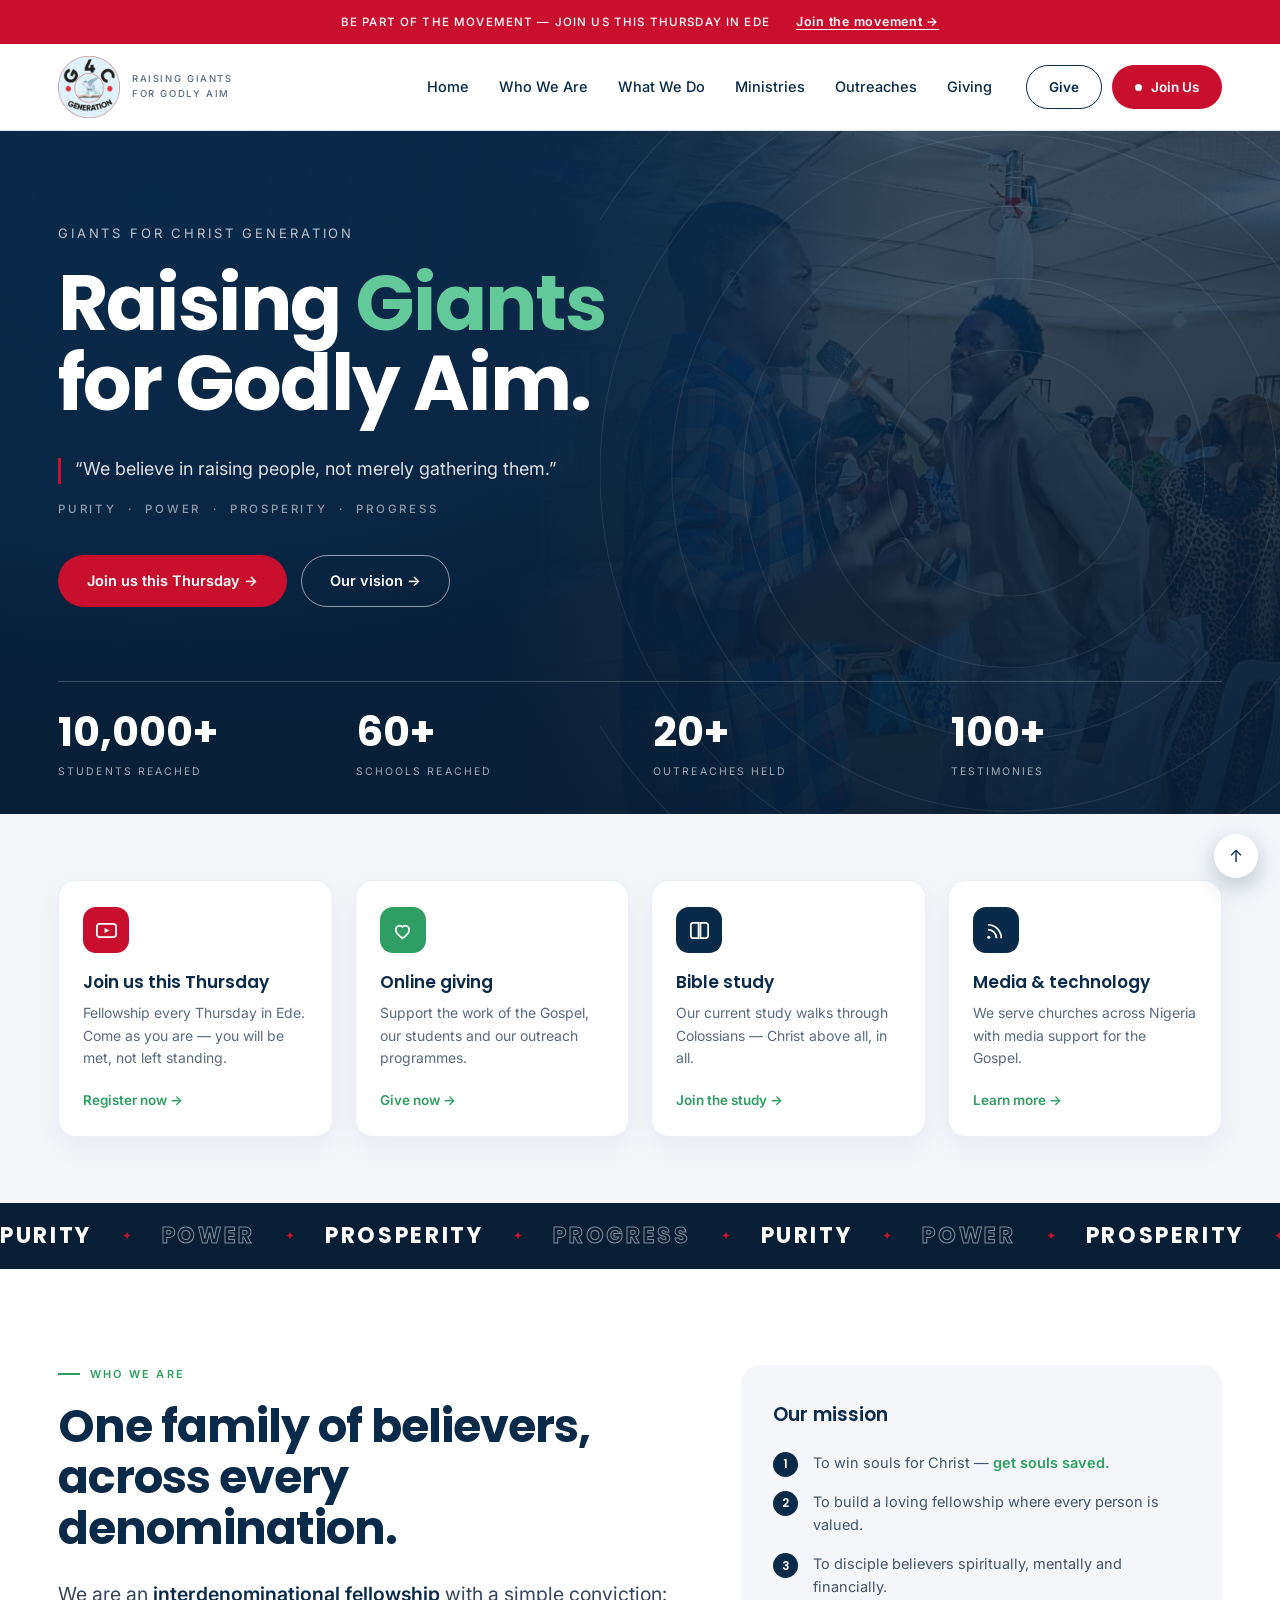
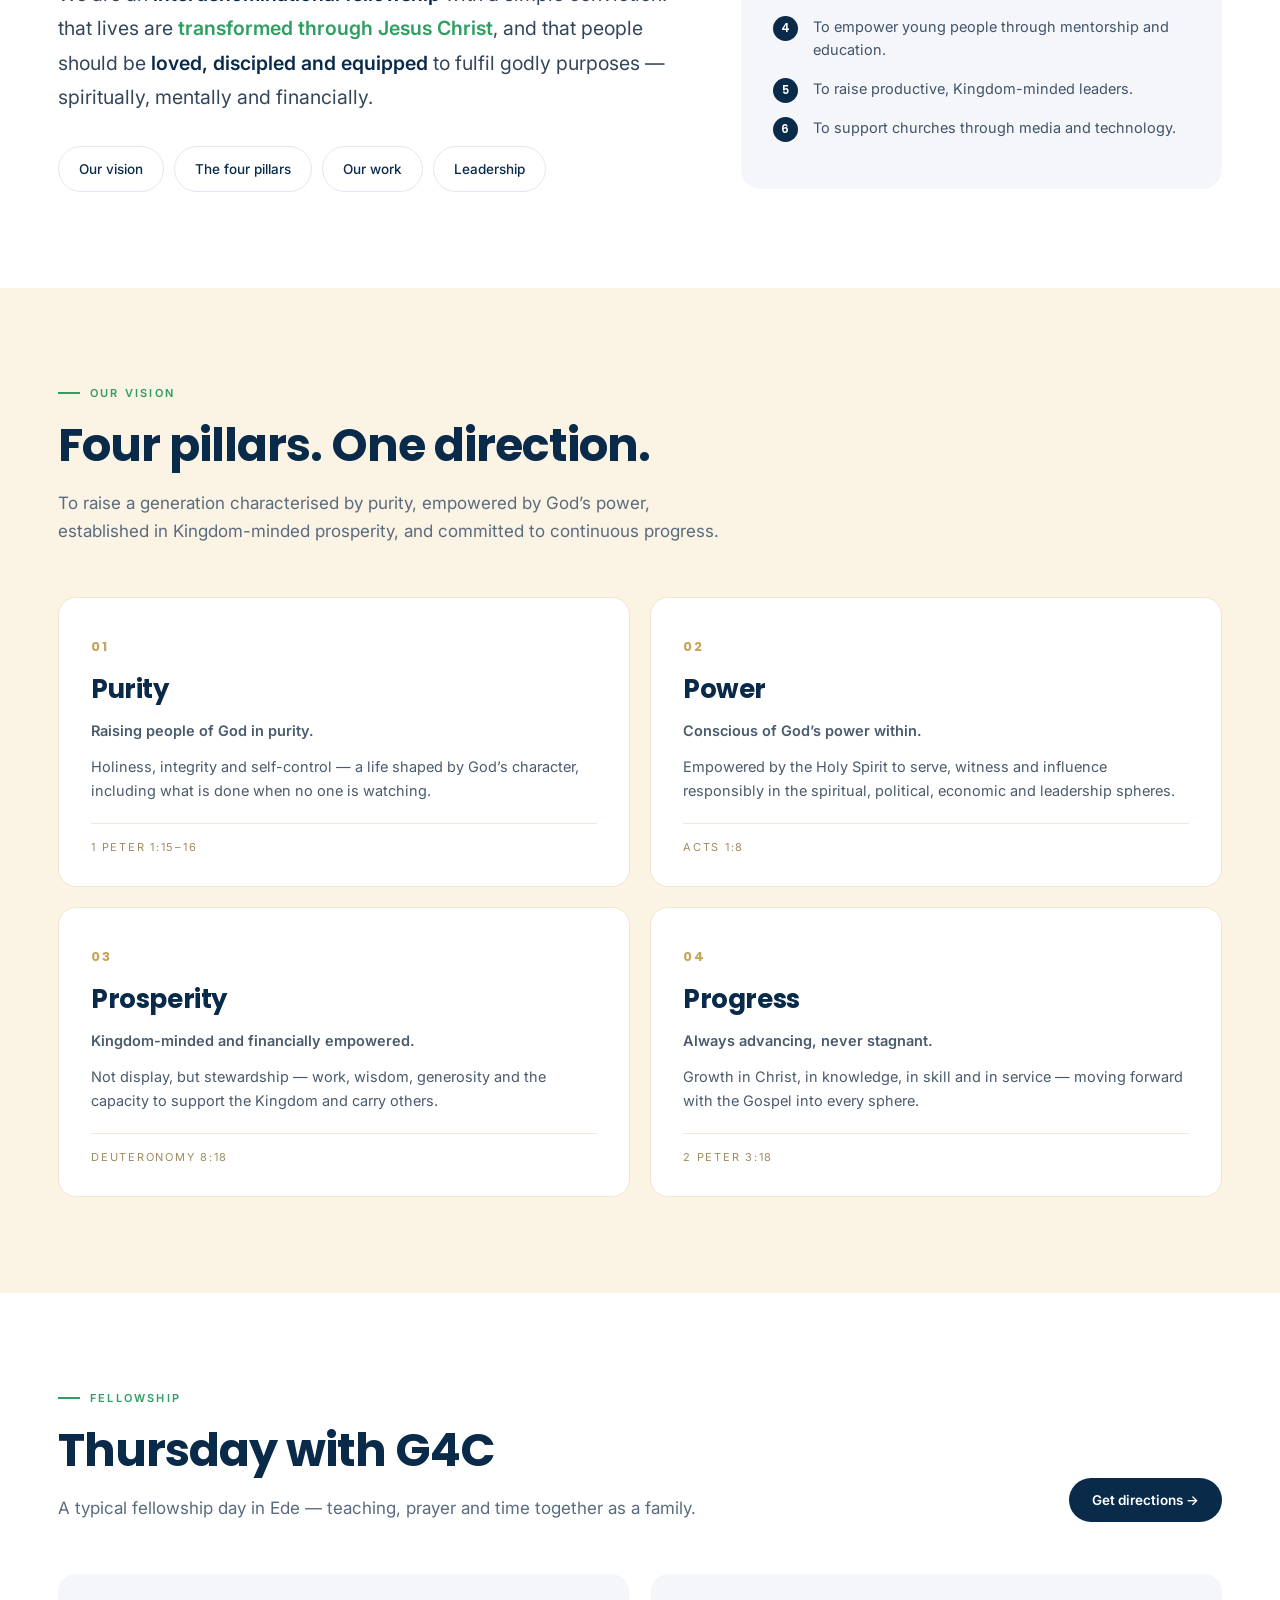
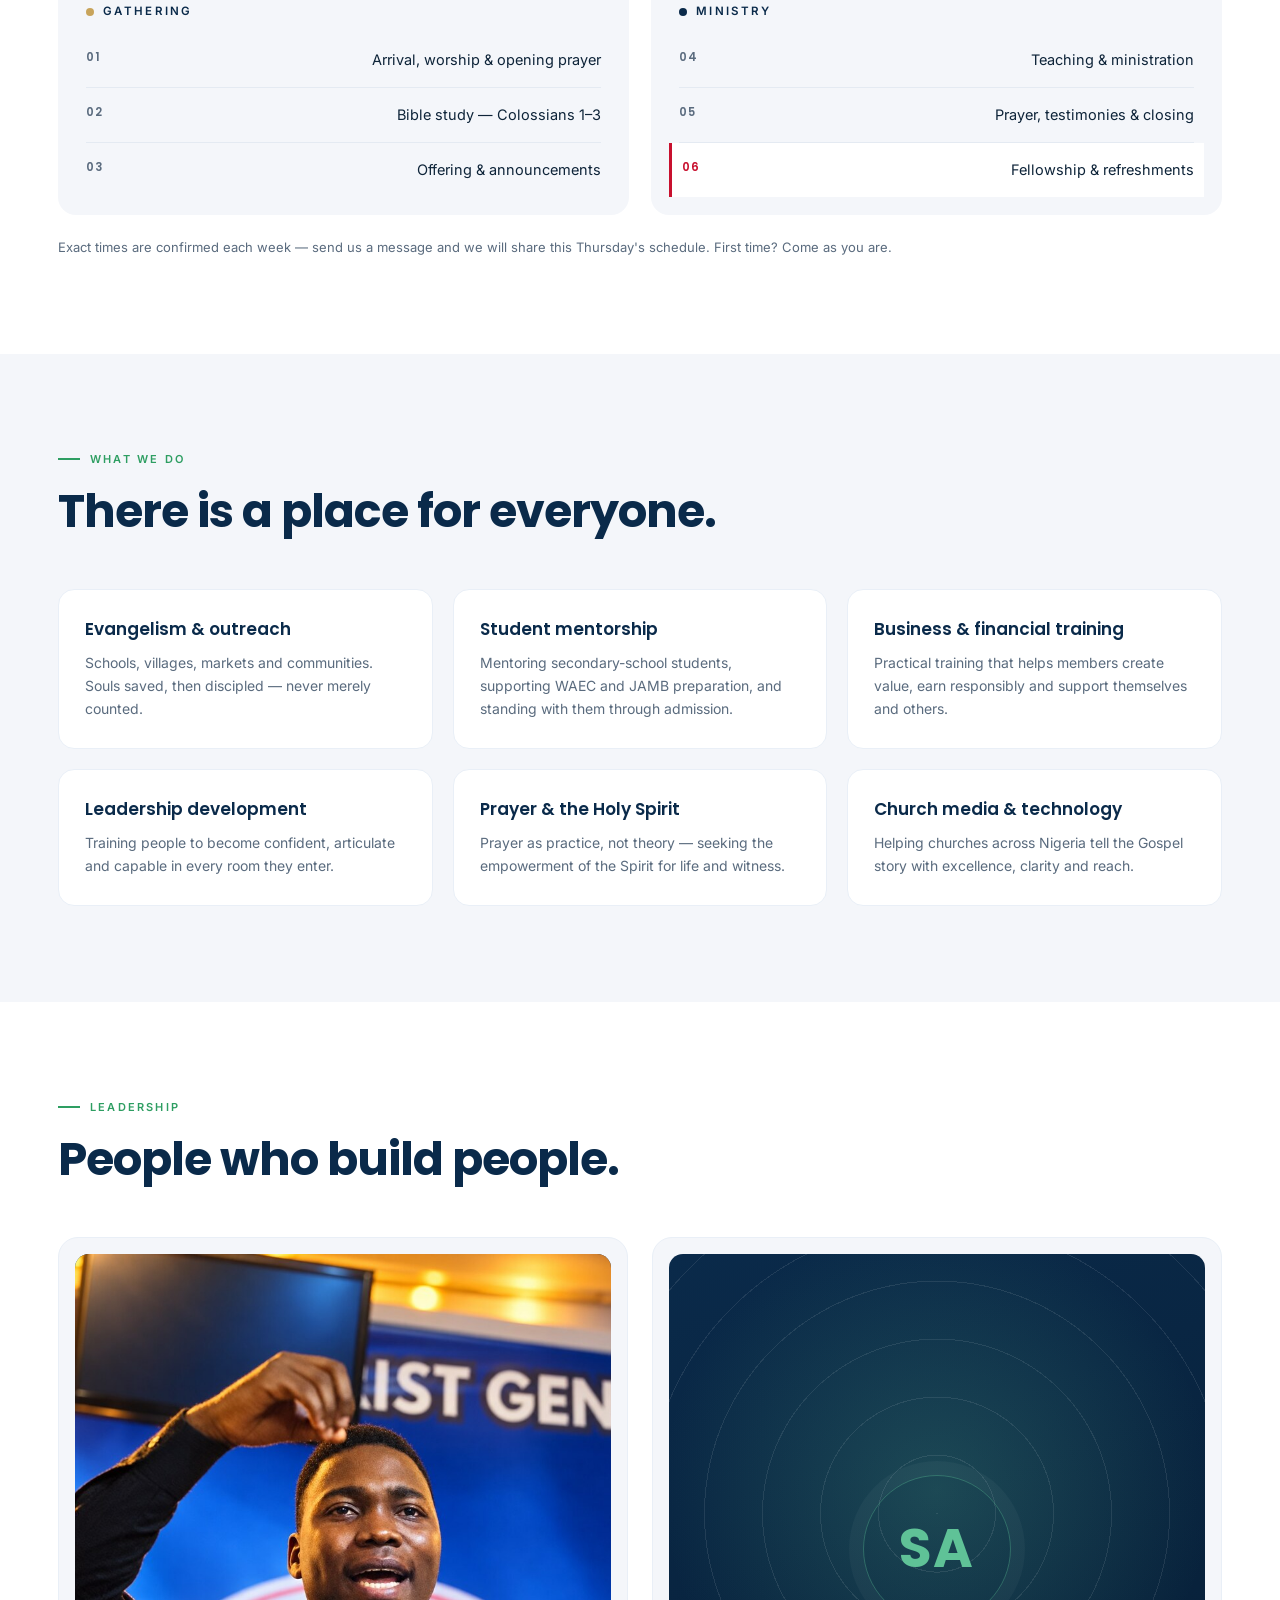
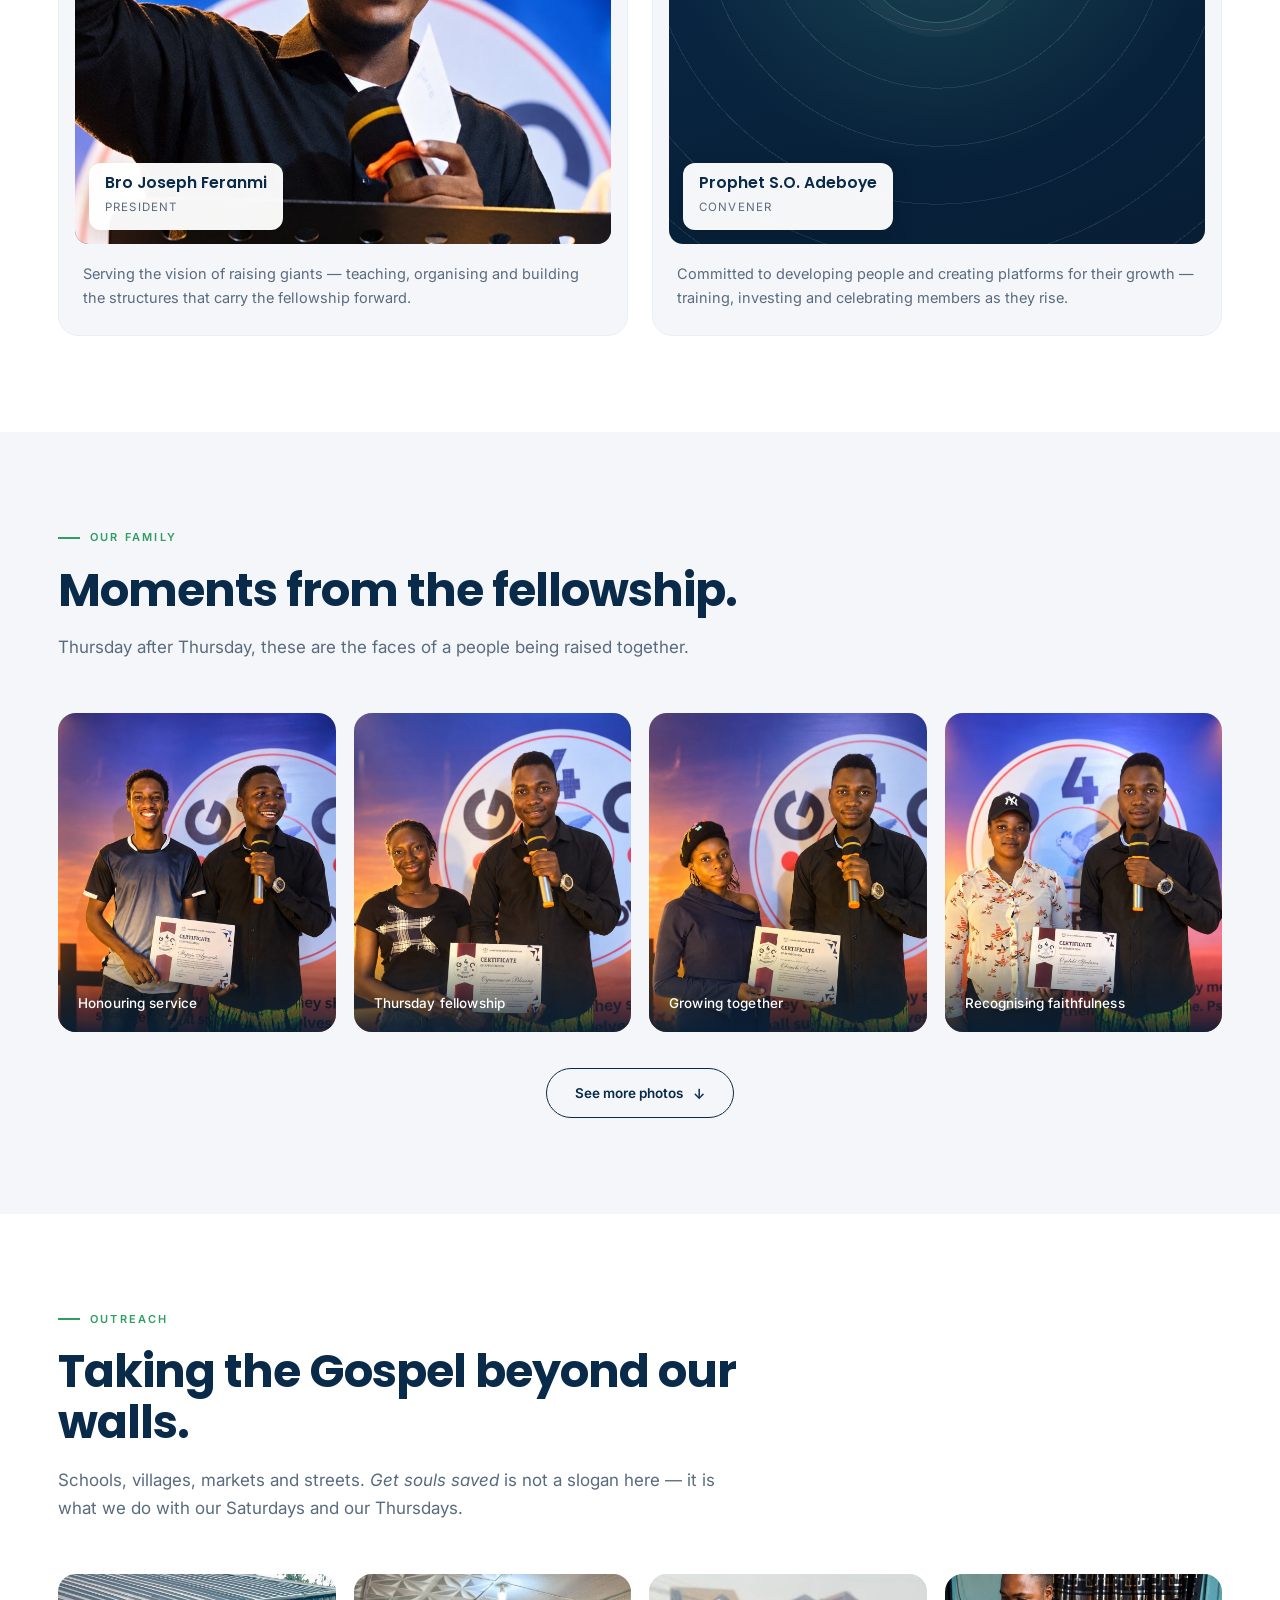
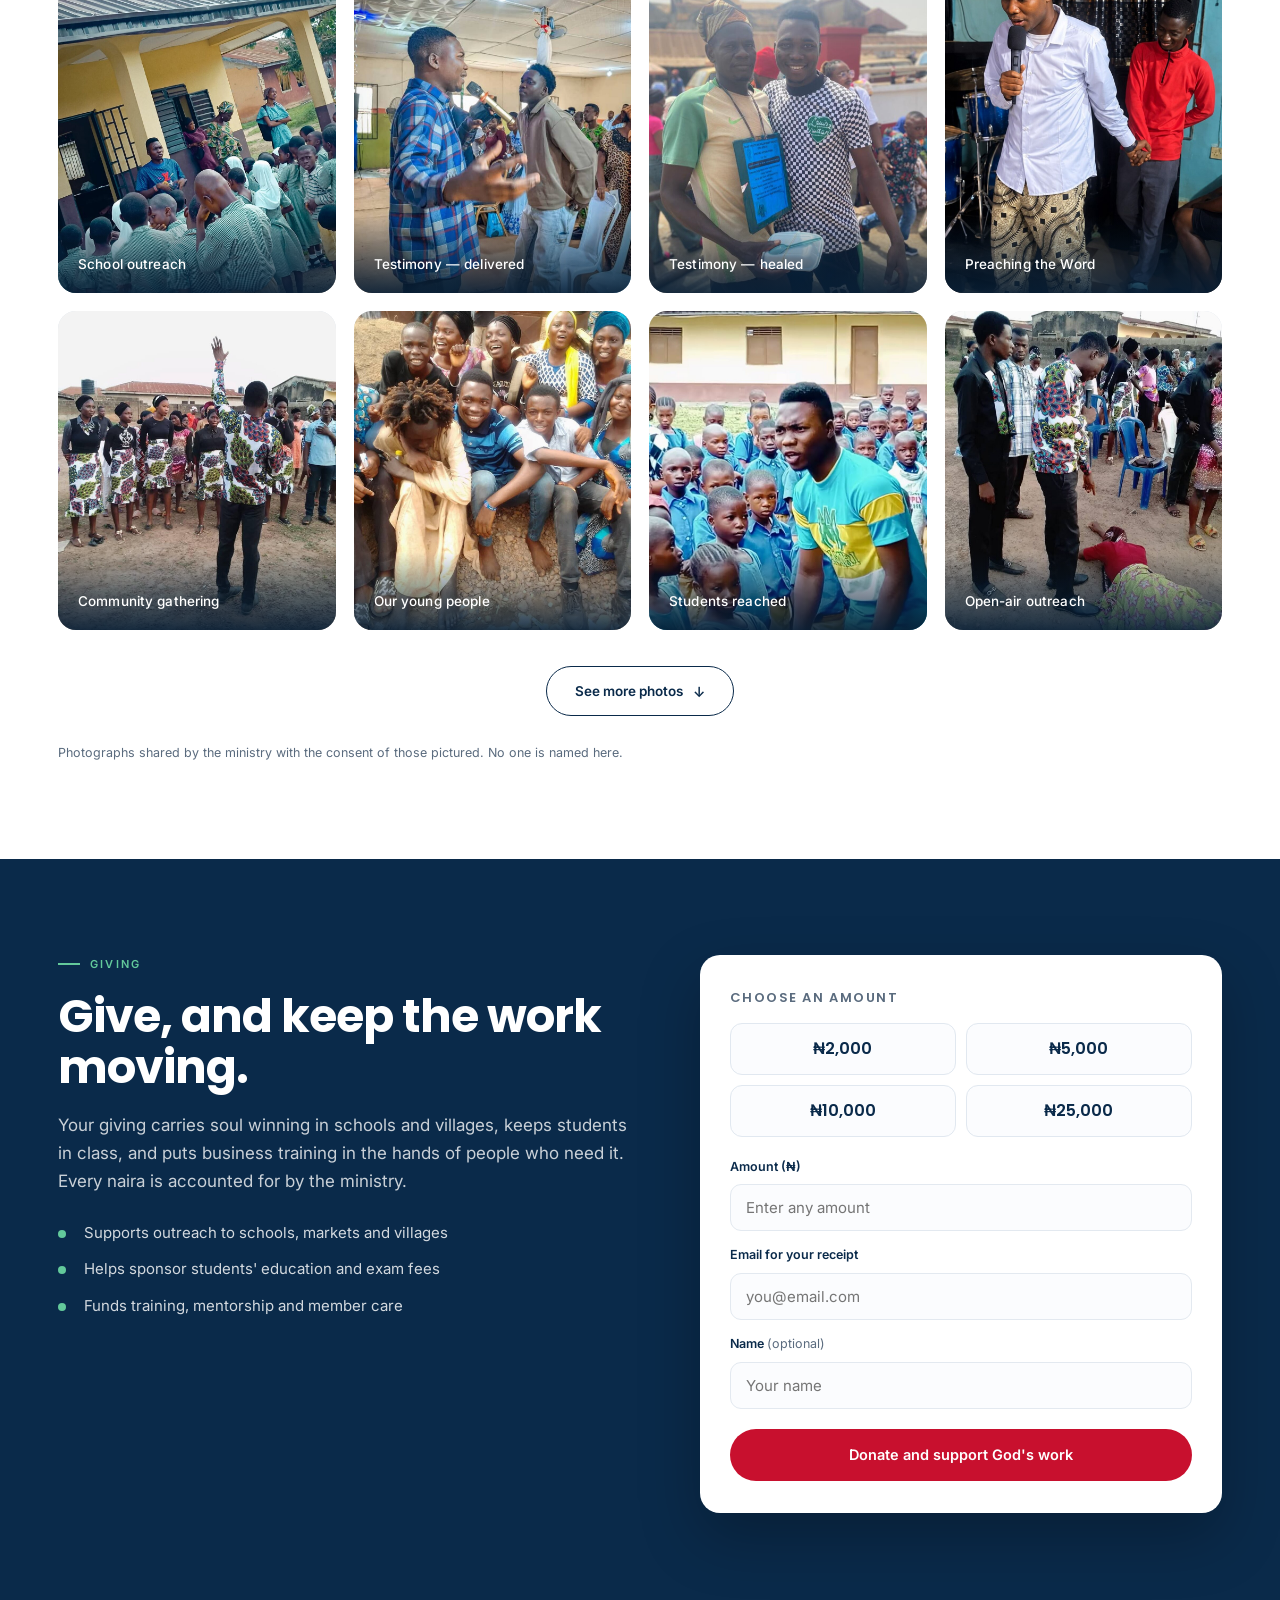
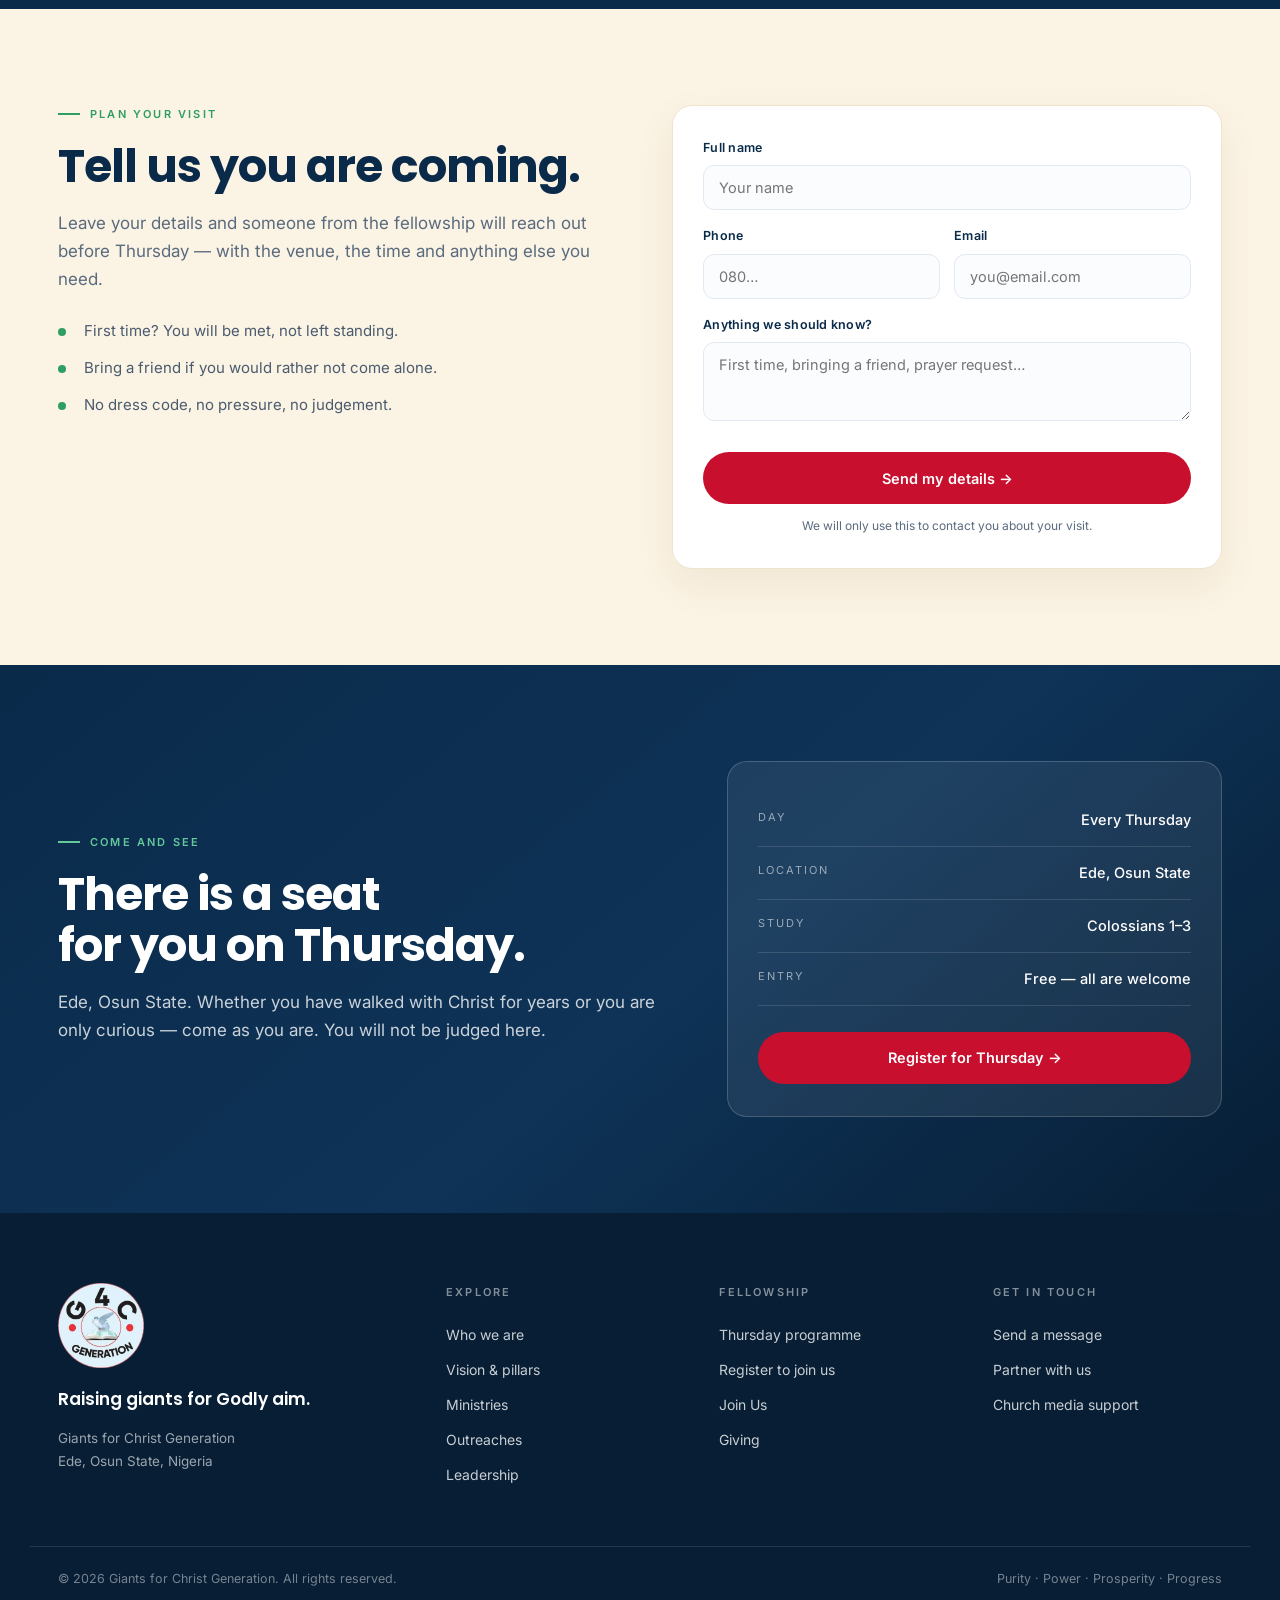
==== commit 2a0a1107: "Remove Paystack trust note from giving UI" ====
--- a/index.html
+++ b/index.html
@@ -446,7 +446,6 @@
         </label>
 
         <button class="btn btn-red btn-lg pay-btn" type="button" data-give>Donate and support God's work</button>
-        <p class="fnote" id="pay-note">Secured by Paystack. You will receive a receipt by email.</p>
       </div>
     </div>
   </section>
@@ -575,7 +574,7 @@
       </label>
 
       <button class="btn btn-red btn-lg pay-btn" id="pay-btn" type="button">Donate and support God's work</button>
-      <p class="fnote" id="pay-note">Secured by Paystack · card, transfer, USSD, bank</p>
+      <p class="fnote" id="pay-note" hidden></p>
     </div>
 
     <div id="giveDone" class="give-done" hidden>
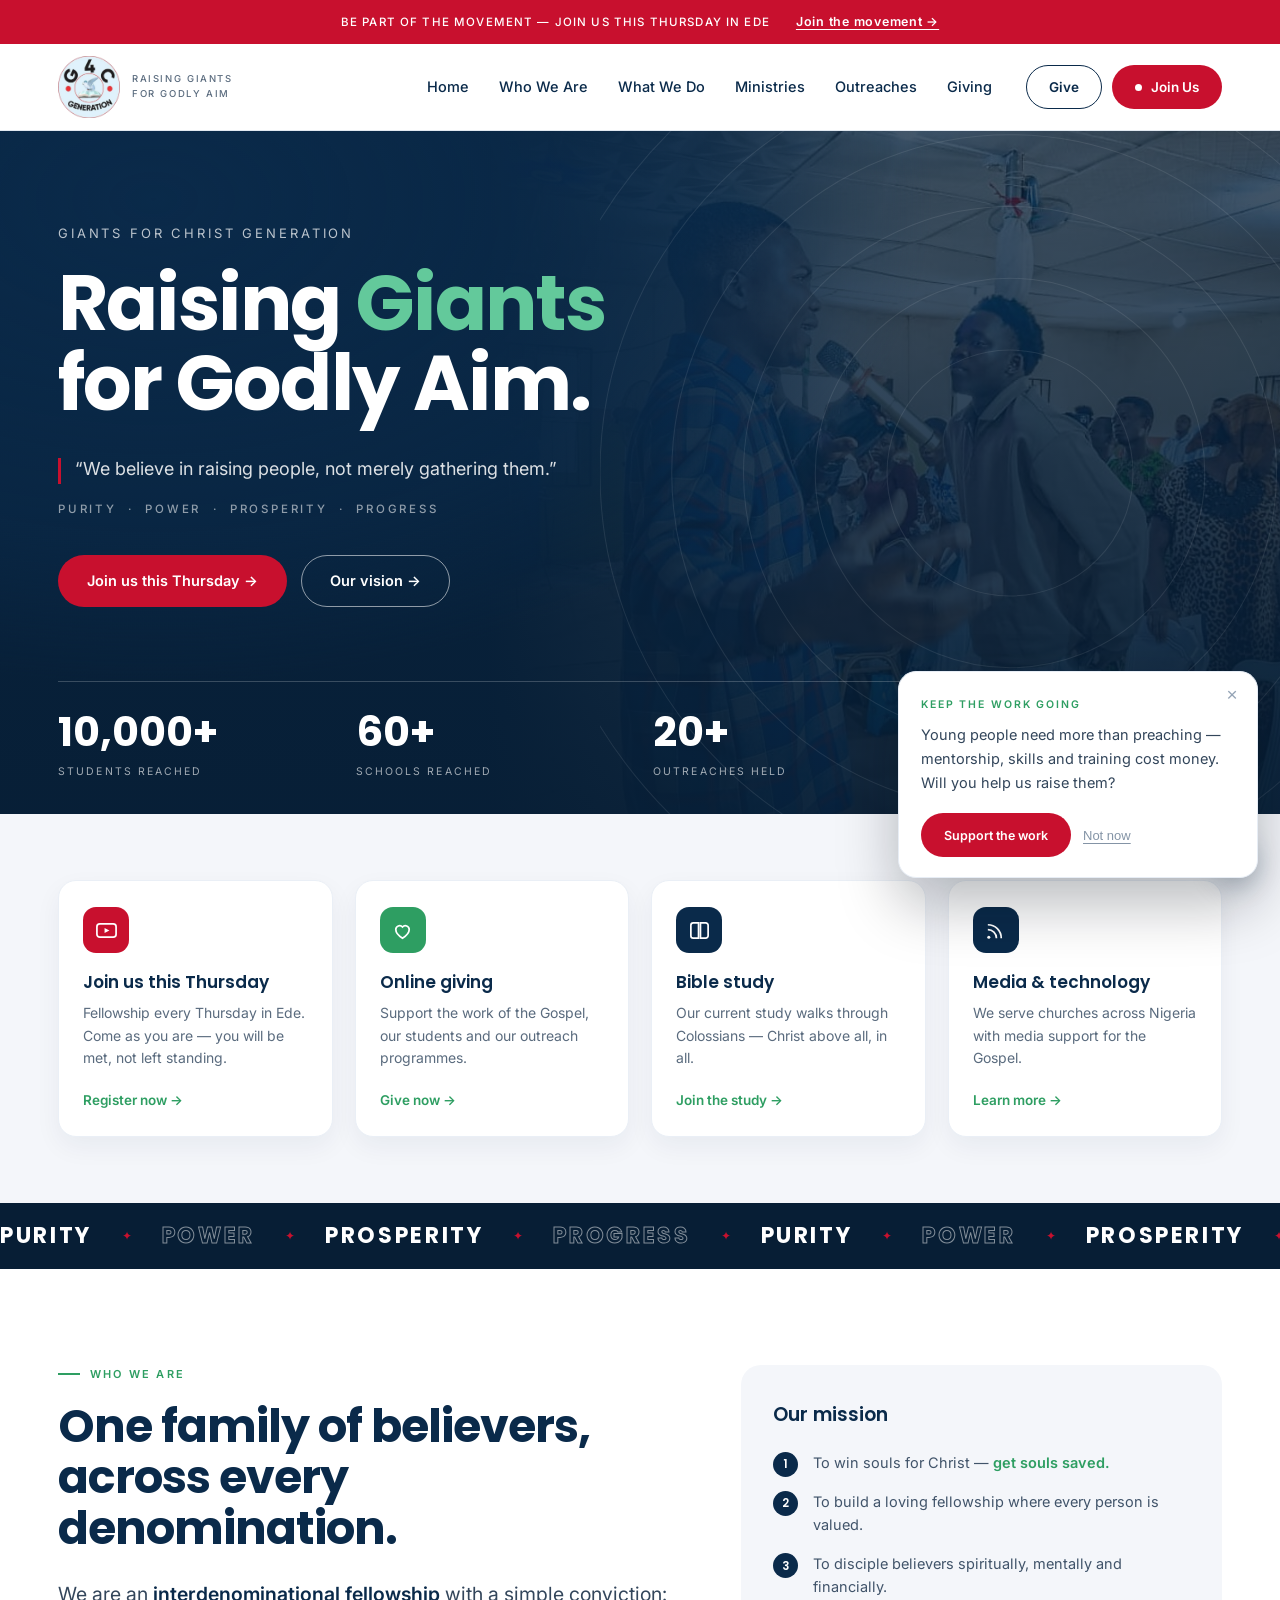
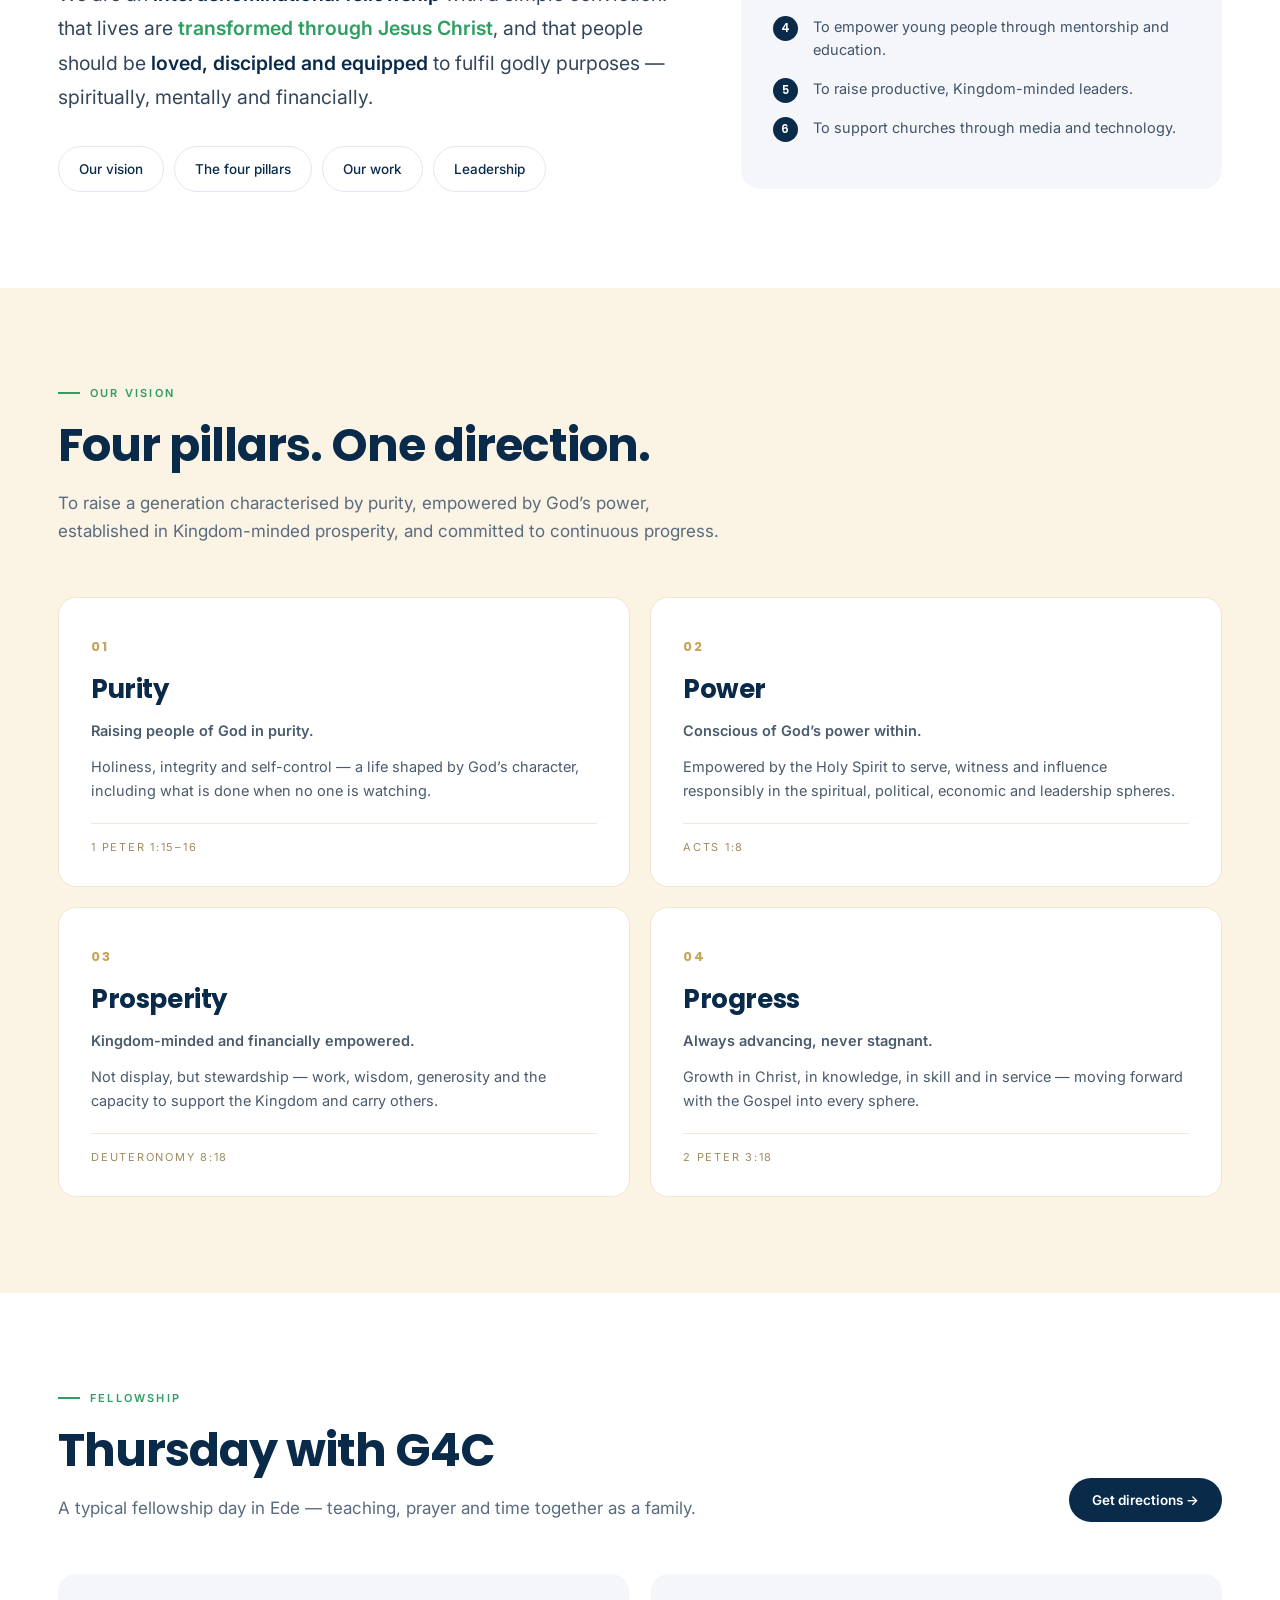
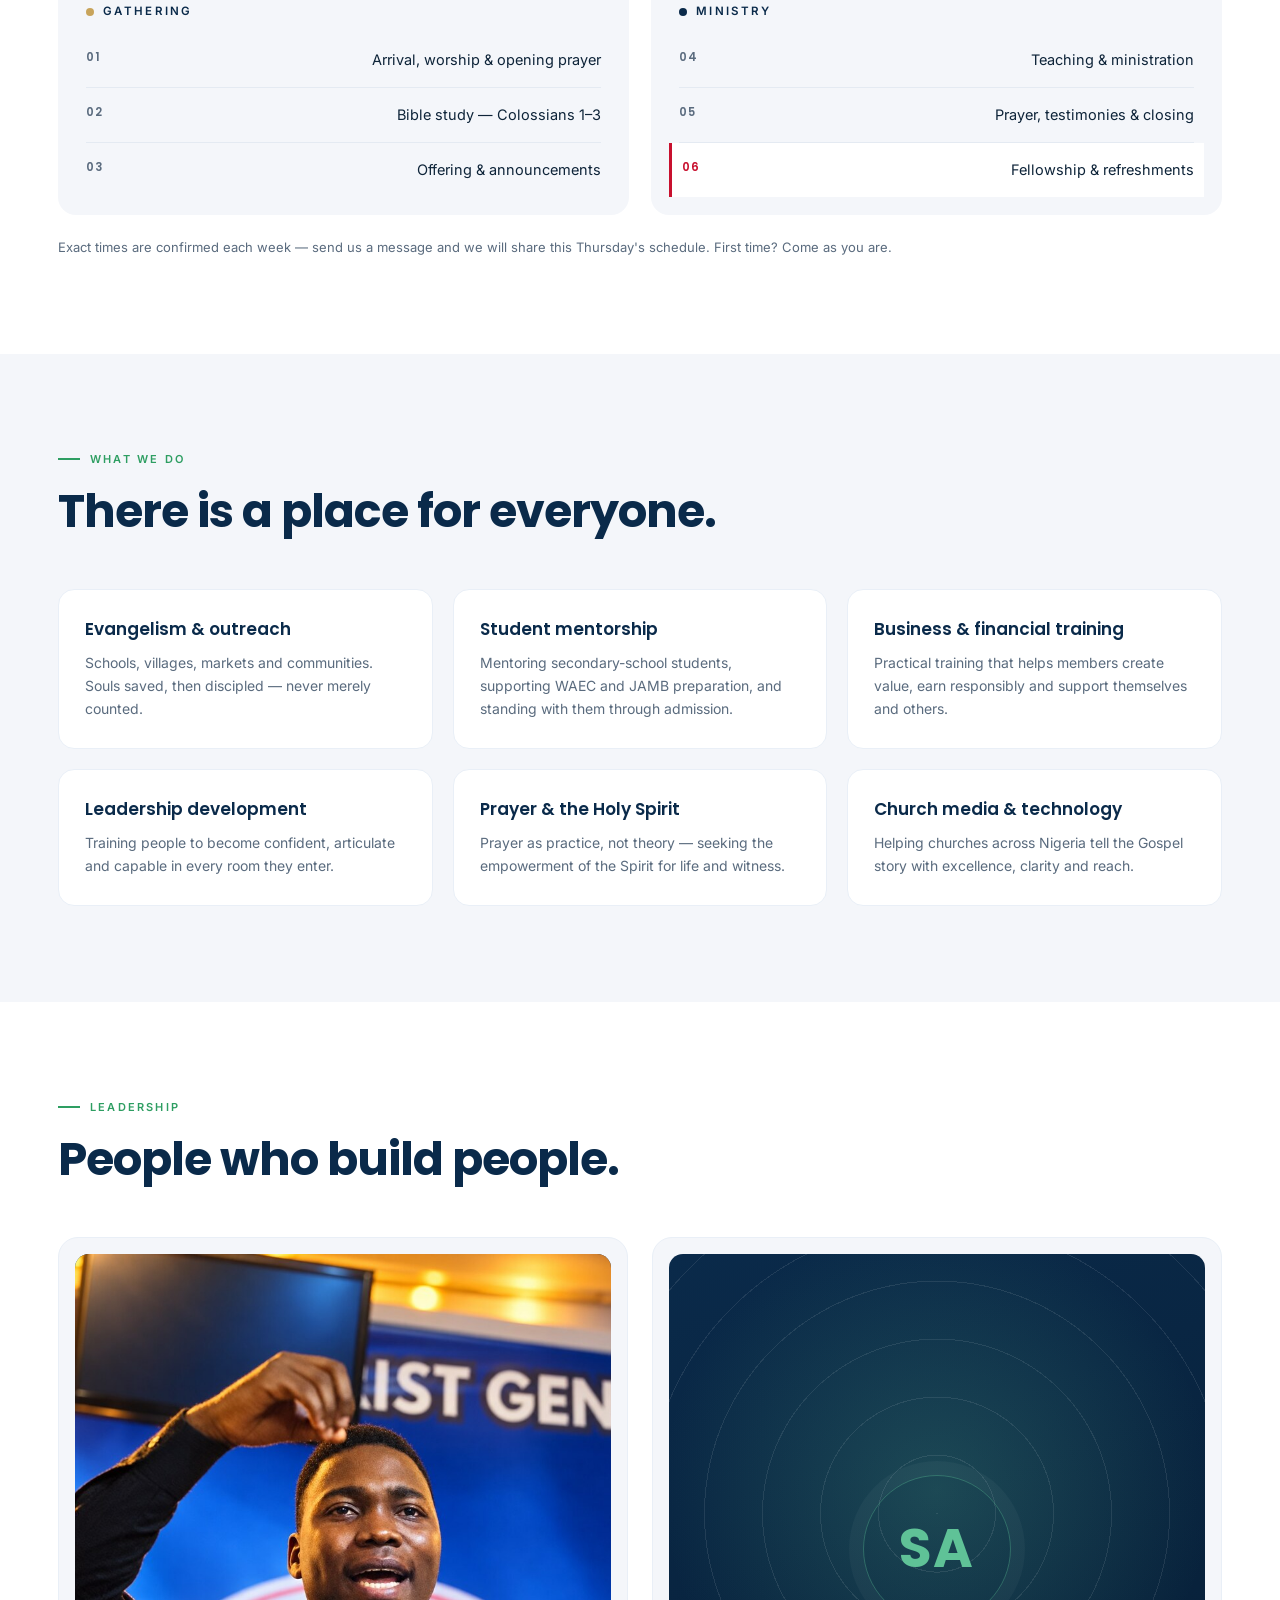
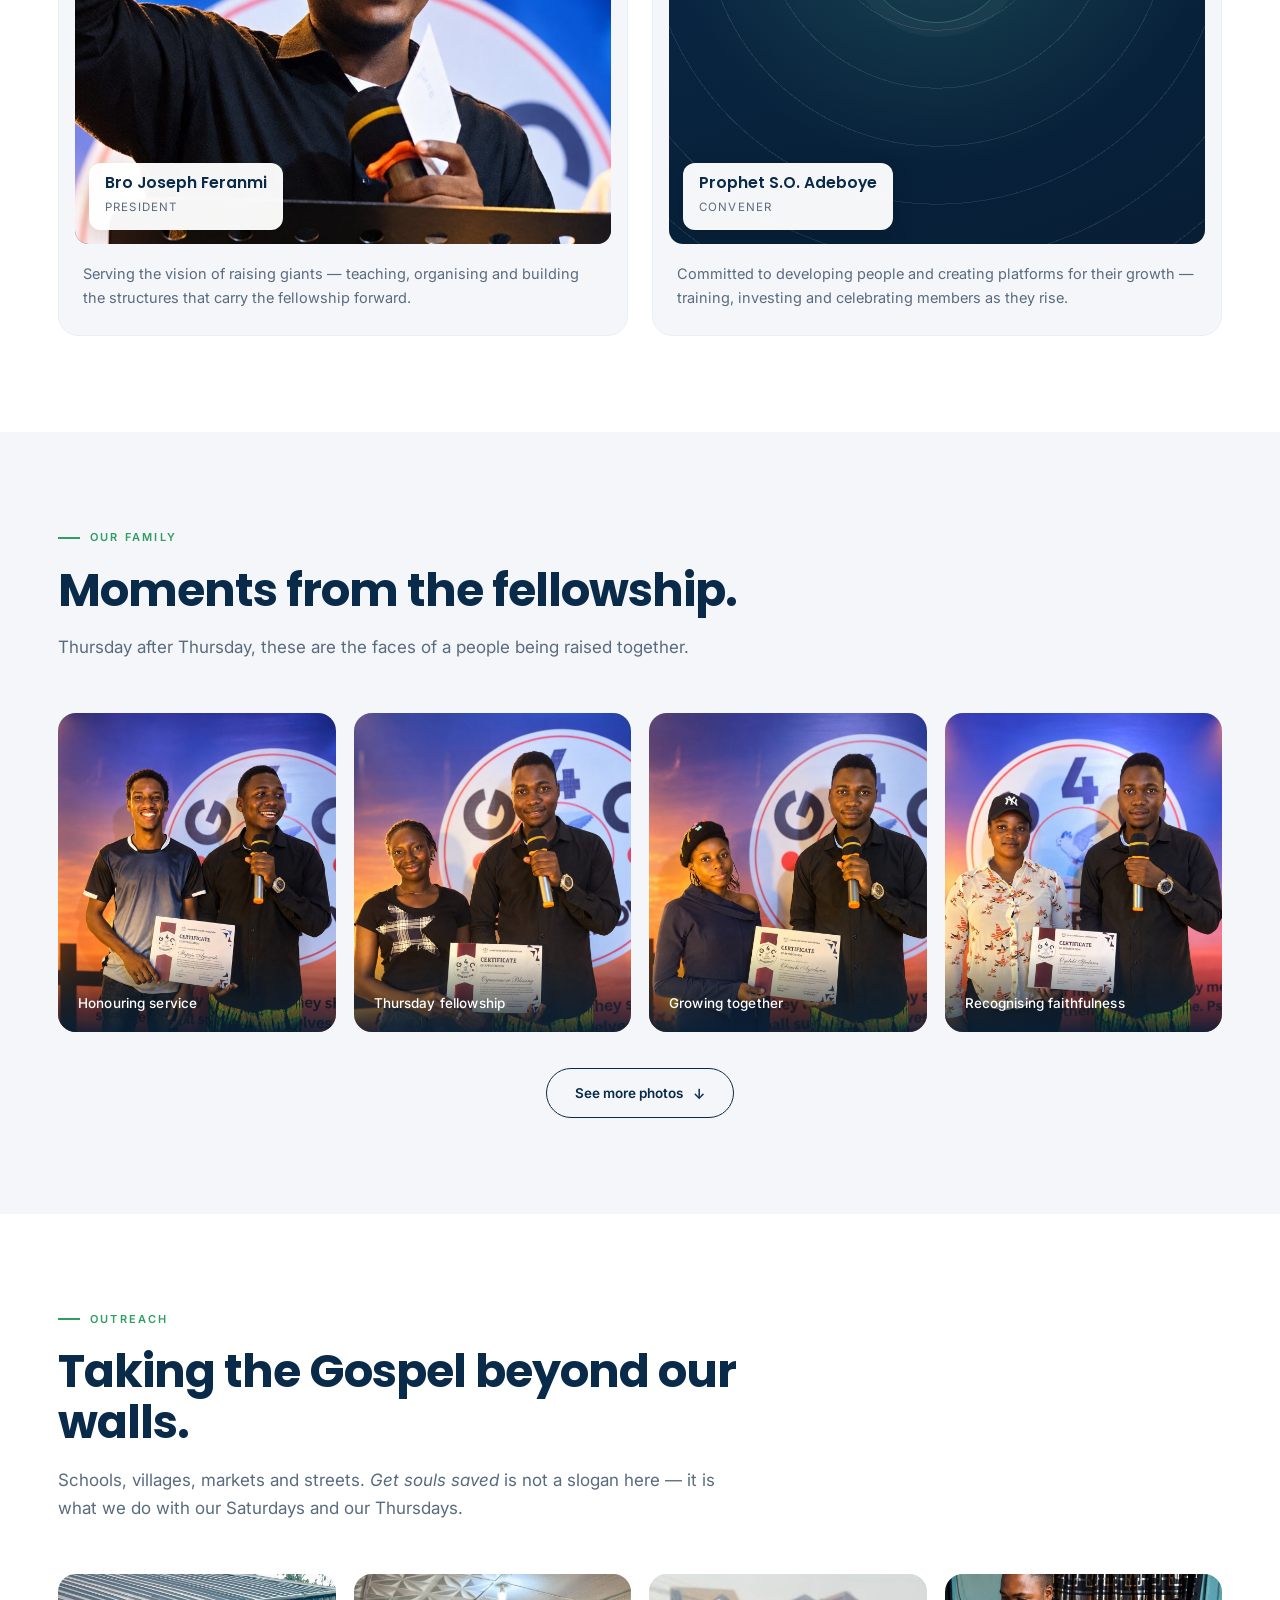
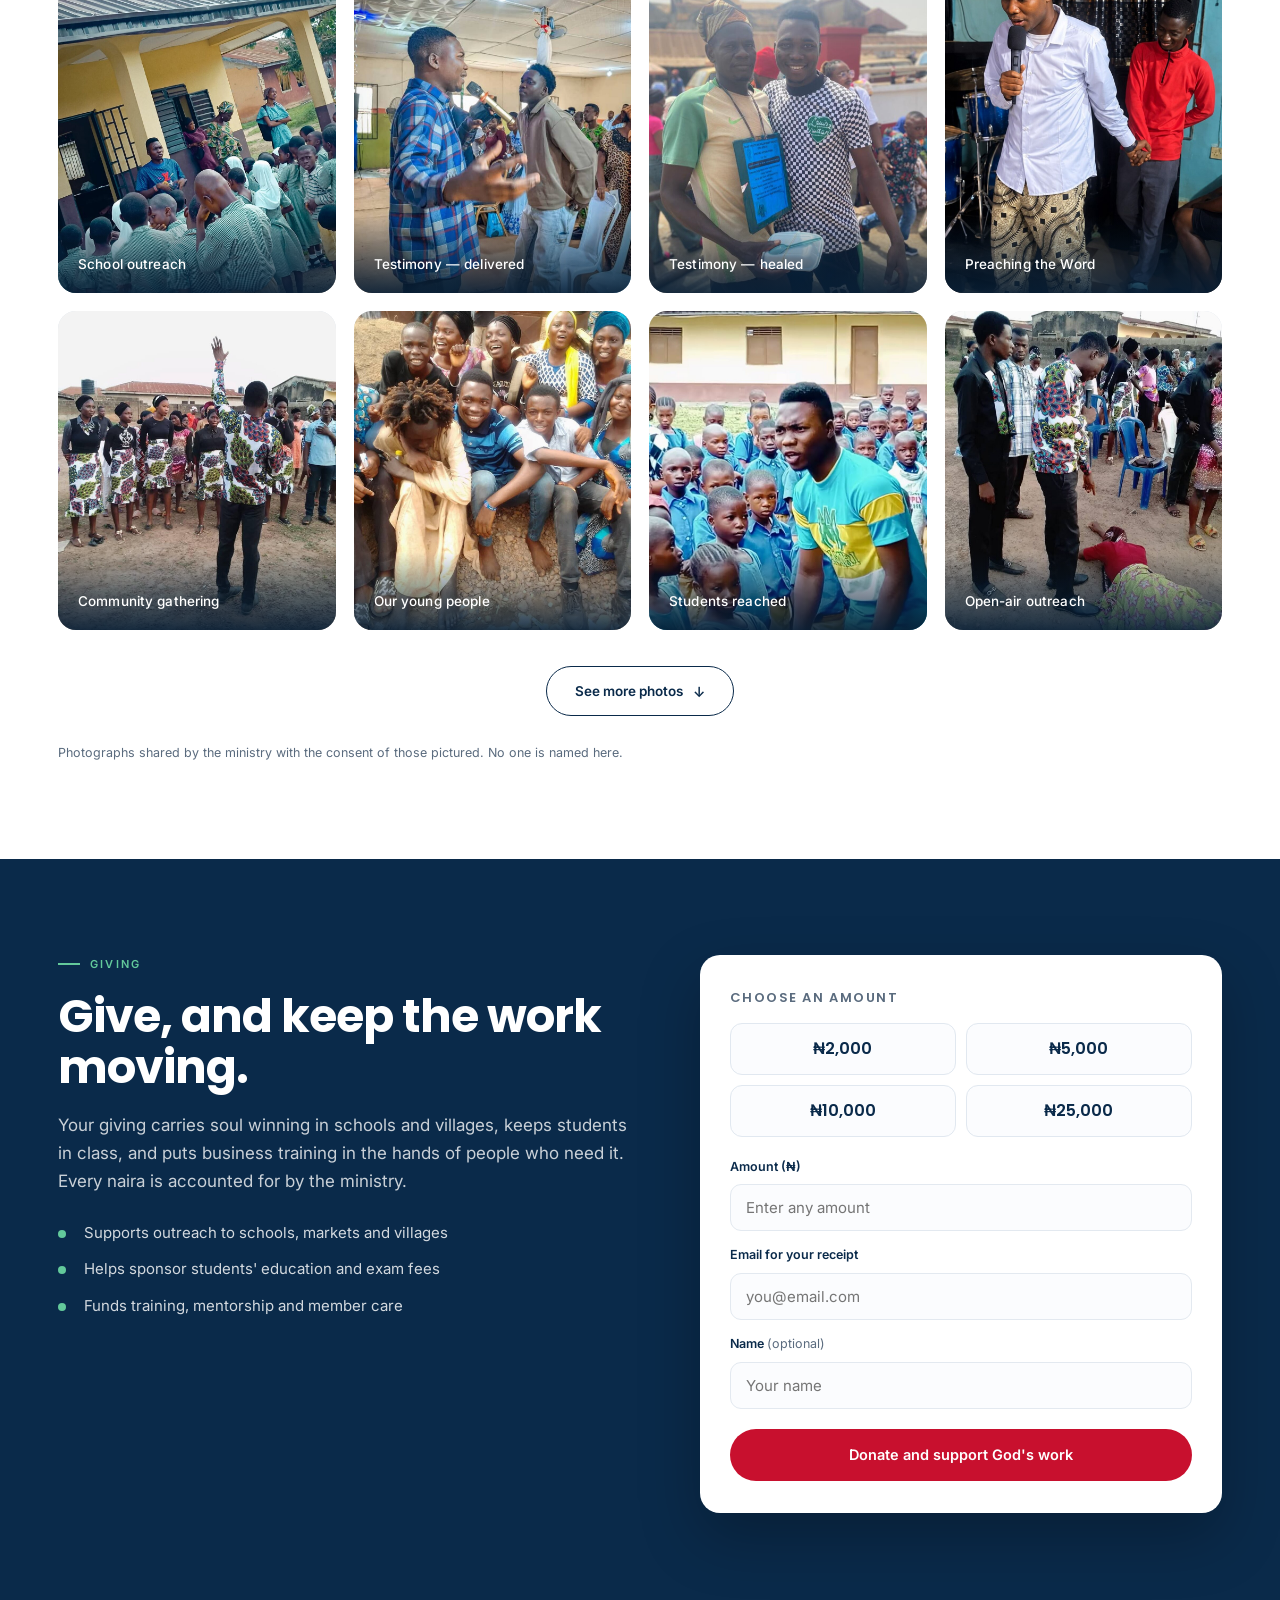
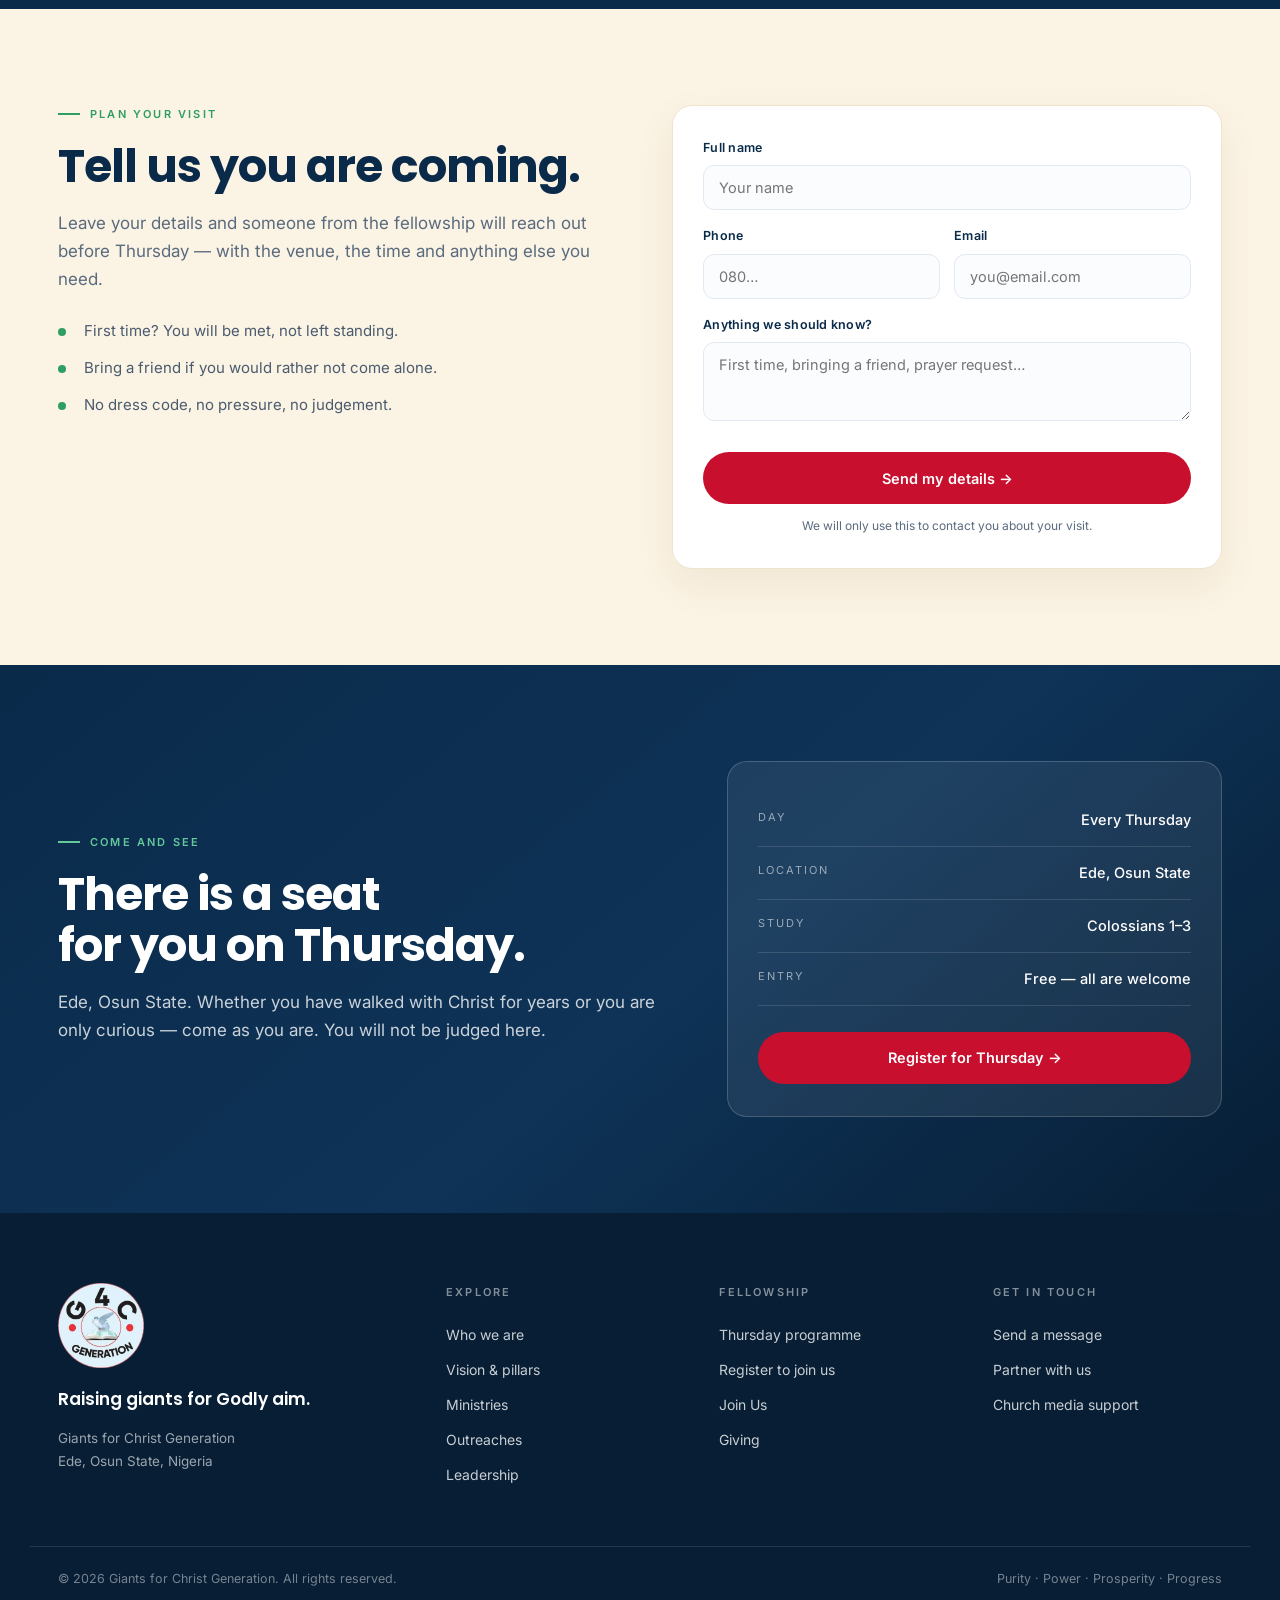
==== commit 388d2c1b: "Load scripts after modal markup so handlers attach" ====
--- a/index.html
+++ b/index.html
@@ -542,8 +542,7 @@
 
 <a class="to-top" href="#top" aria-label="Back to top">↑</a>
 
-<script src="https://js.paystack.co/v1/inline.js"></script>
-<script src="script.js"></script>
+
 
 <!-- GIVING MODAL -->
 <div class="gmodal" id="giveModal" role="dialog" aria-modal="true" aria-labelledby="giveTitle" aria-hidden="true">
@@ -596,5 +595,7 @@
     <button class="support-later" type="button" data-support-close>Not now</button>
   </div>
 </aside>
+<script src="https://js.paystack.co/v1/inline.js"></script>
+<script src="script.js"></script>
 </body>
 </html>
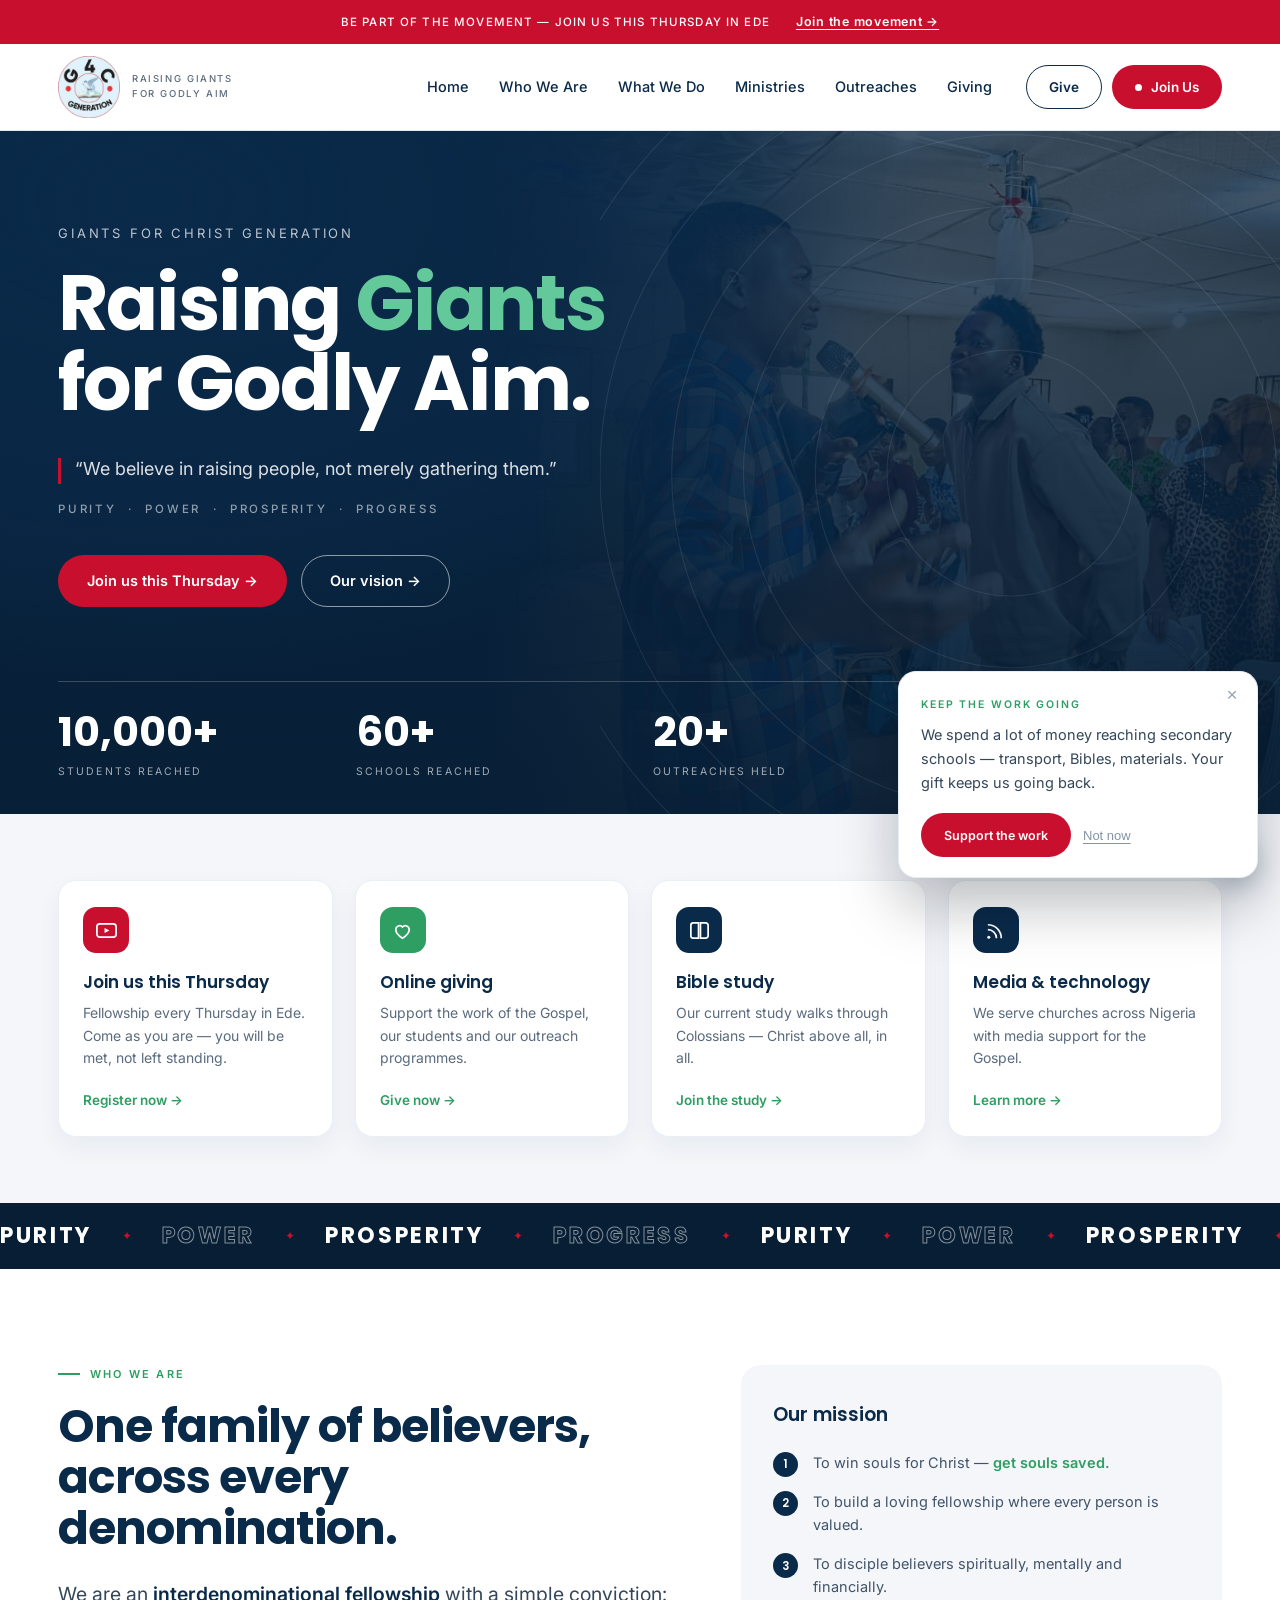
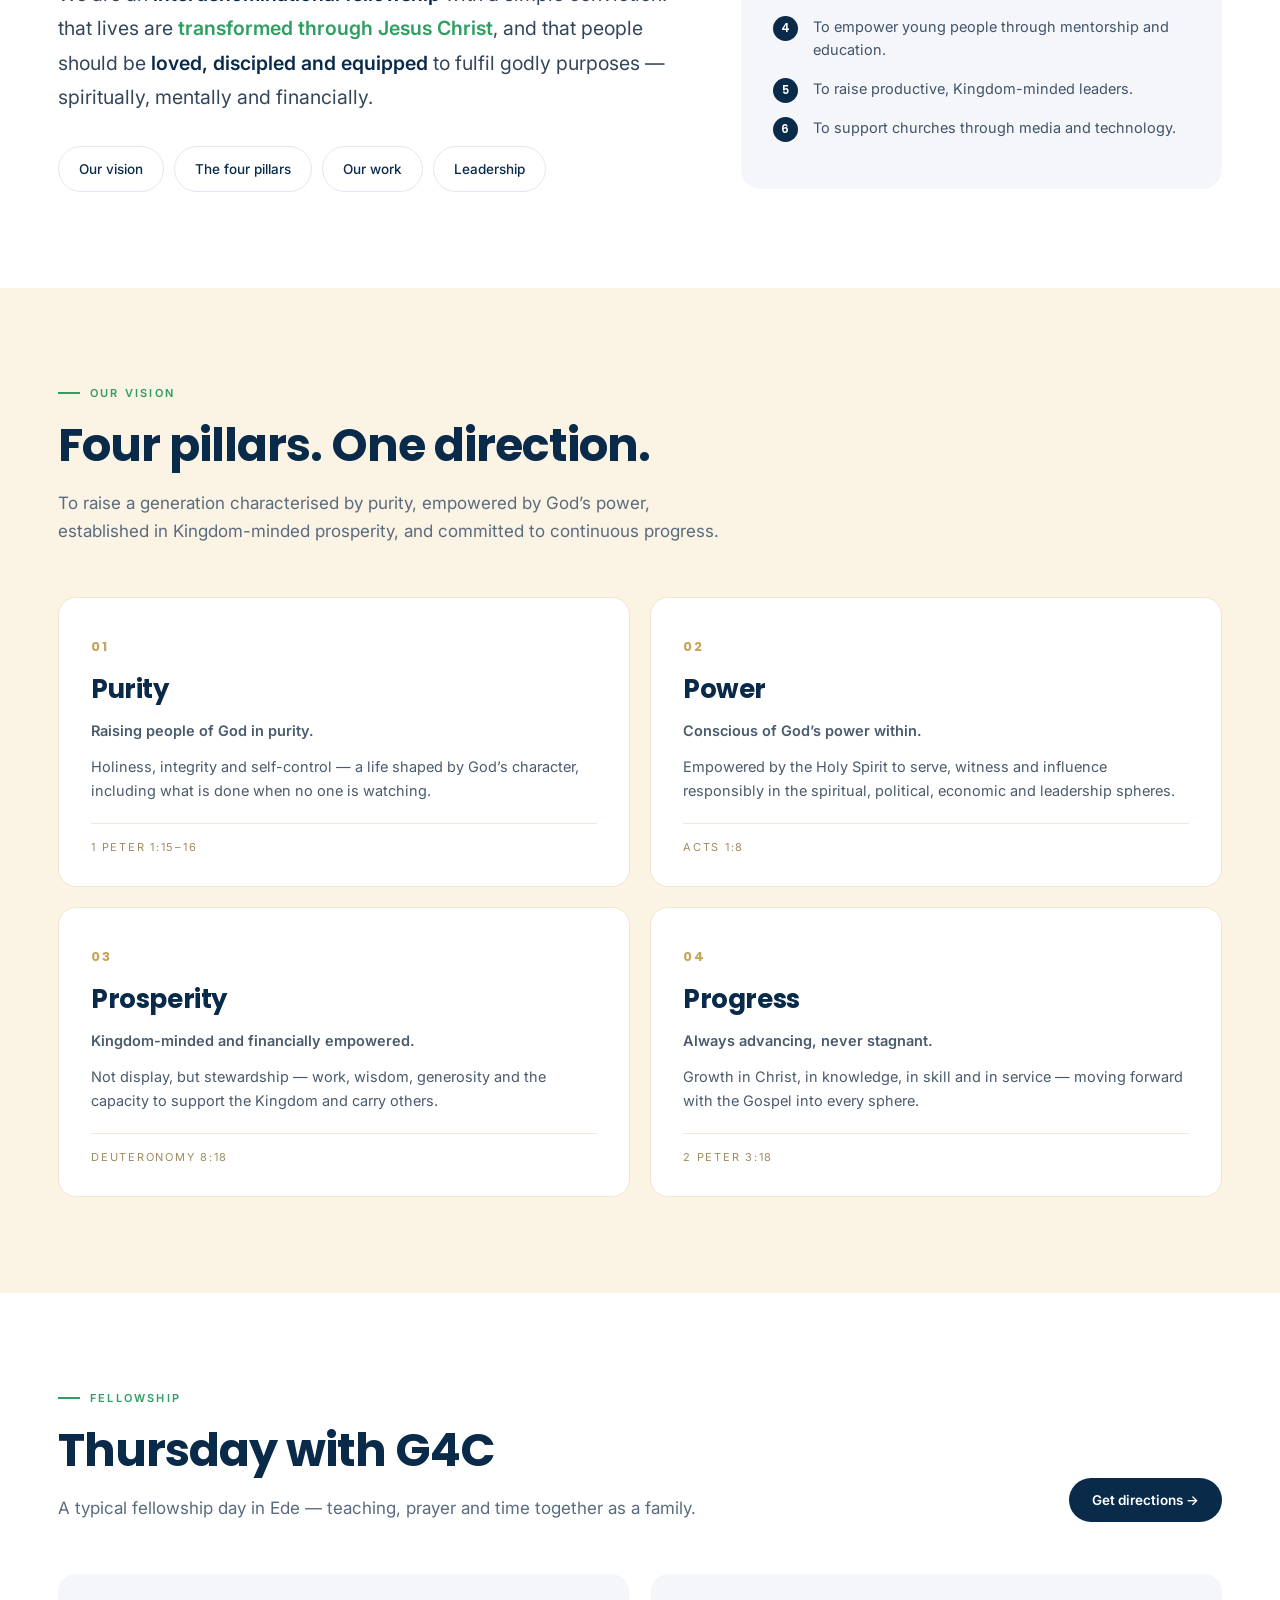
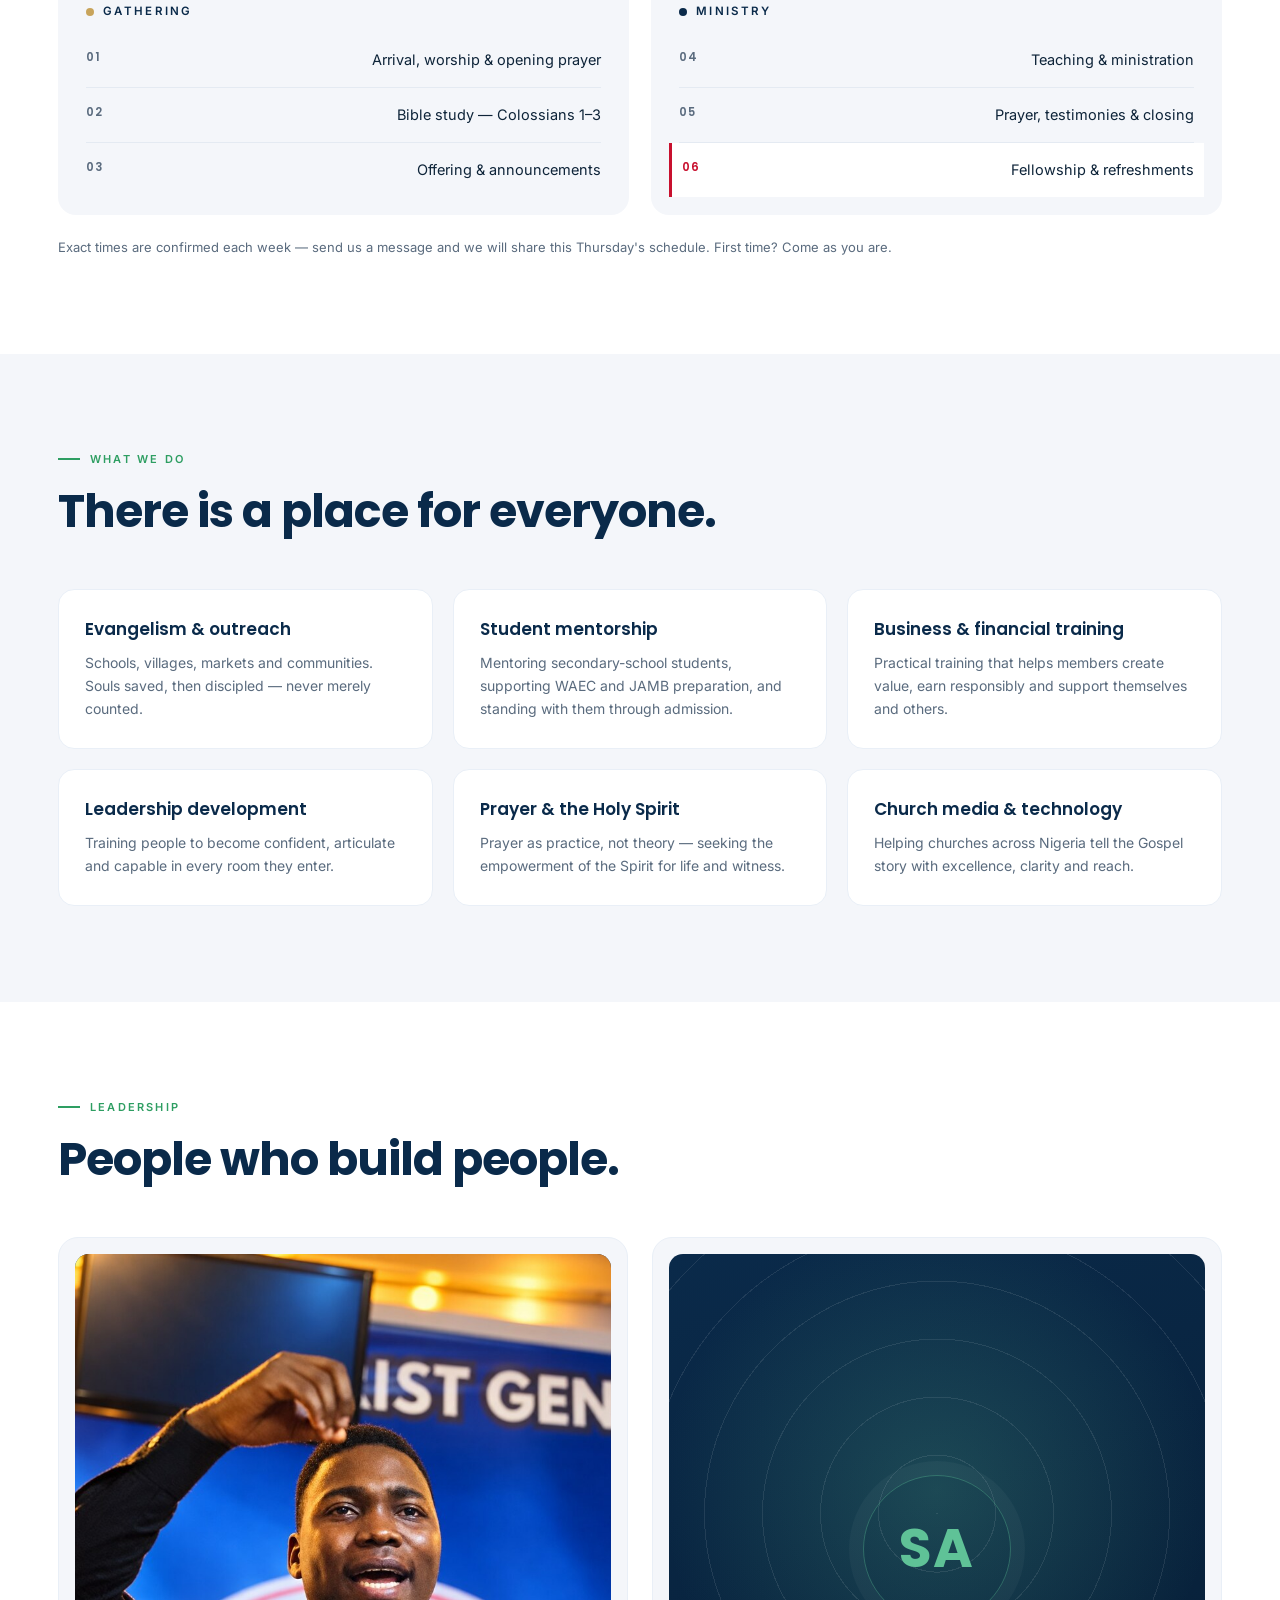
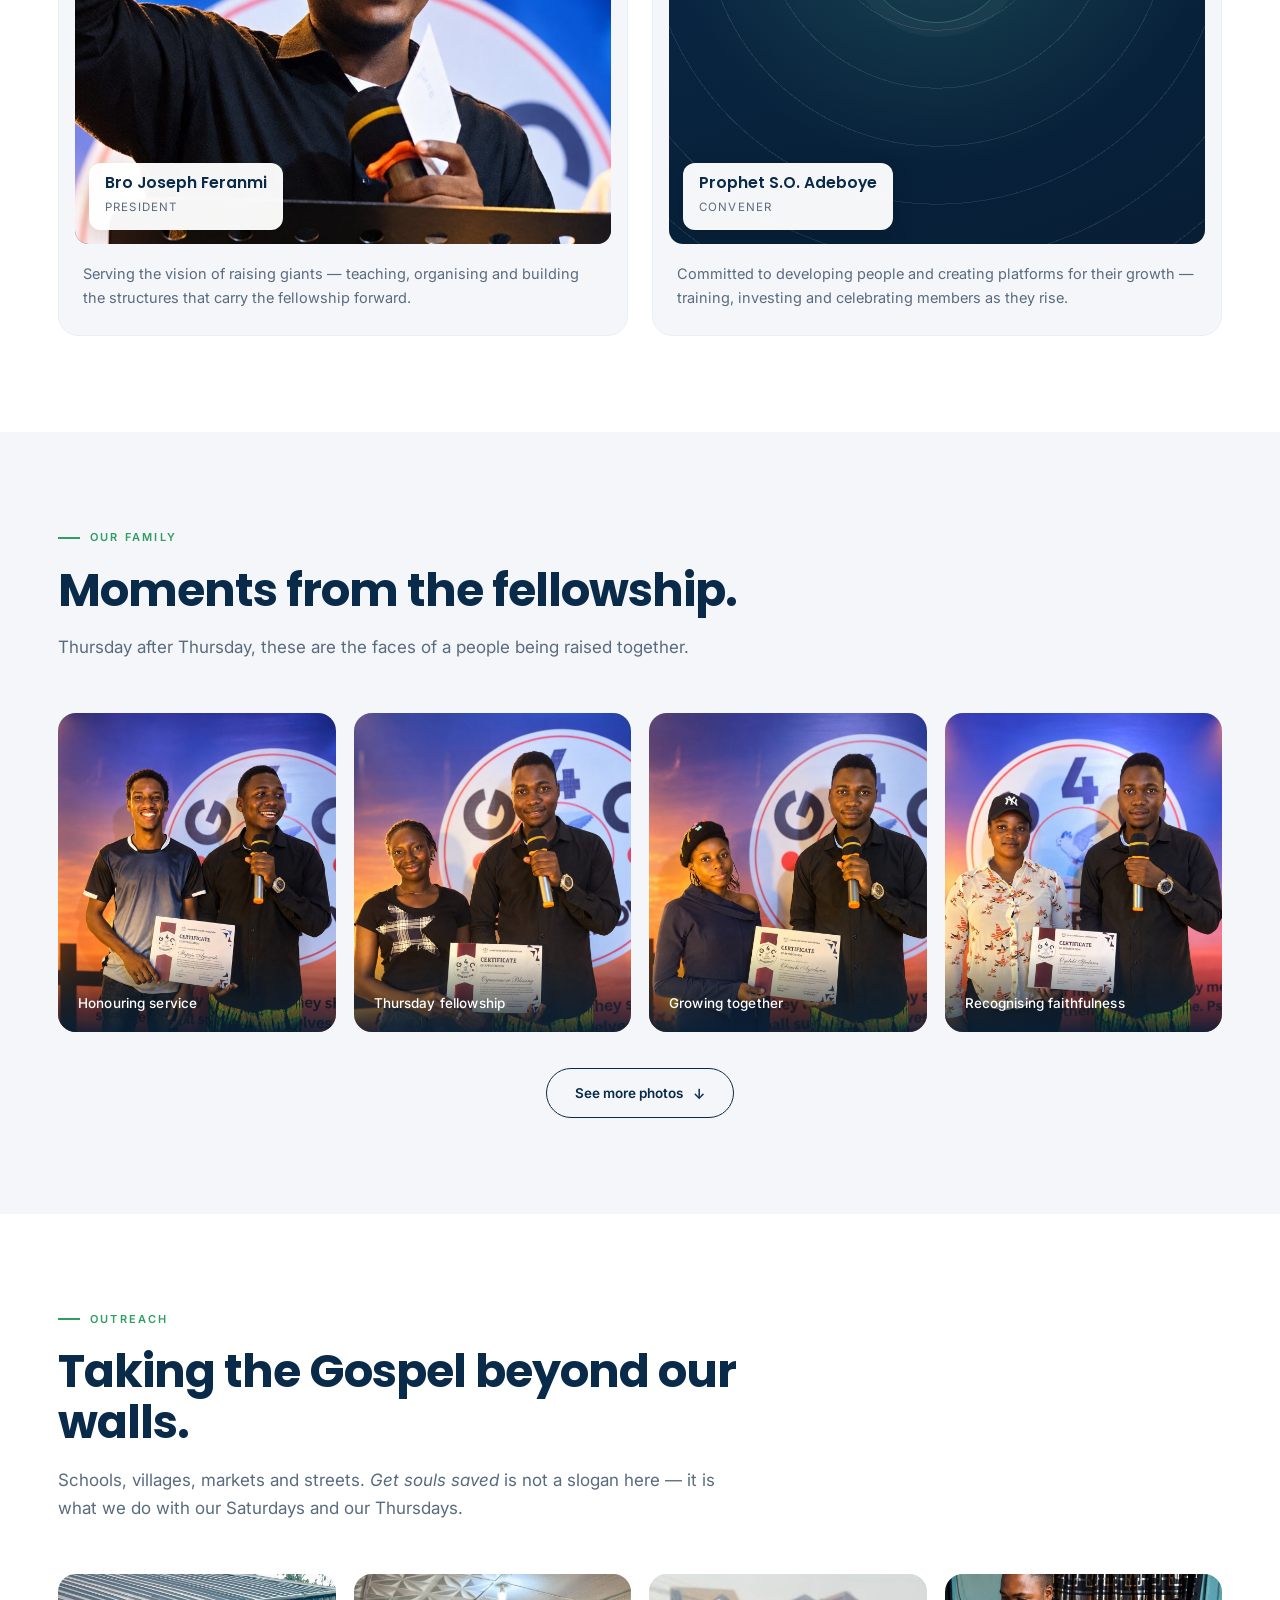
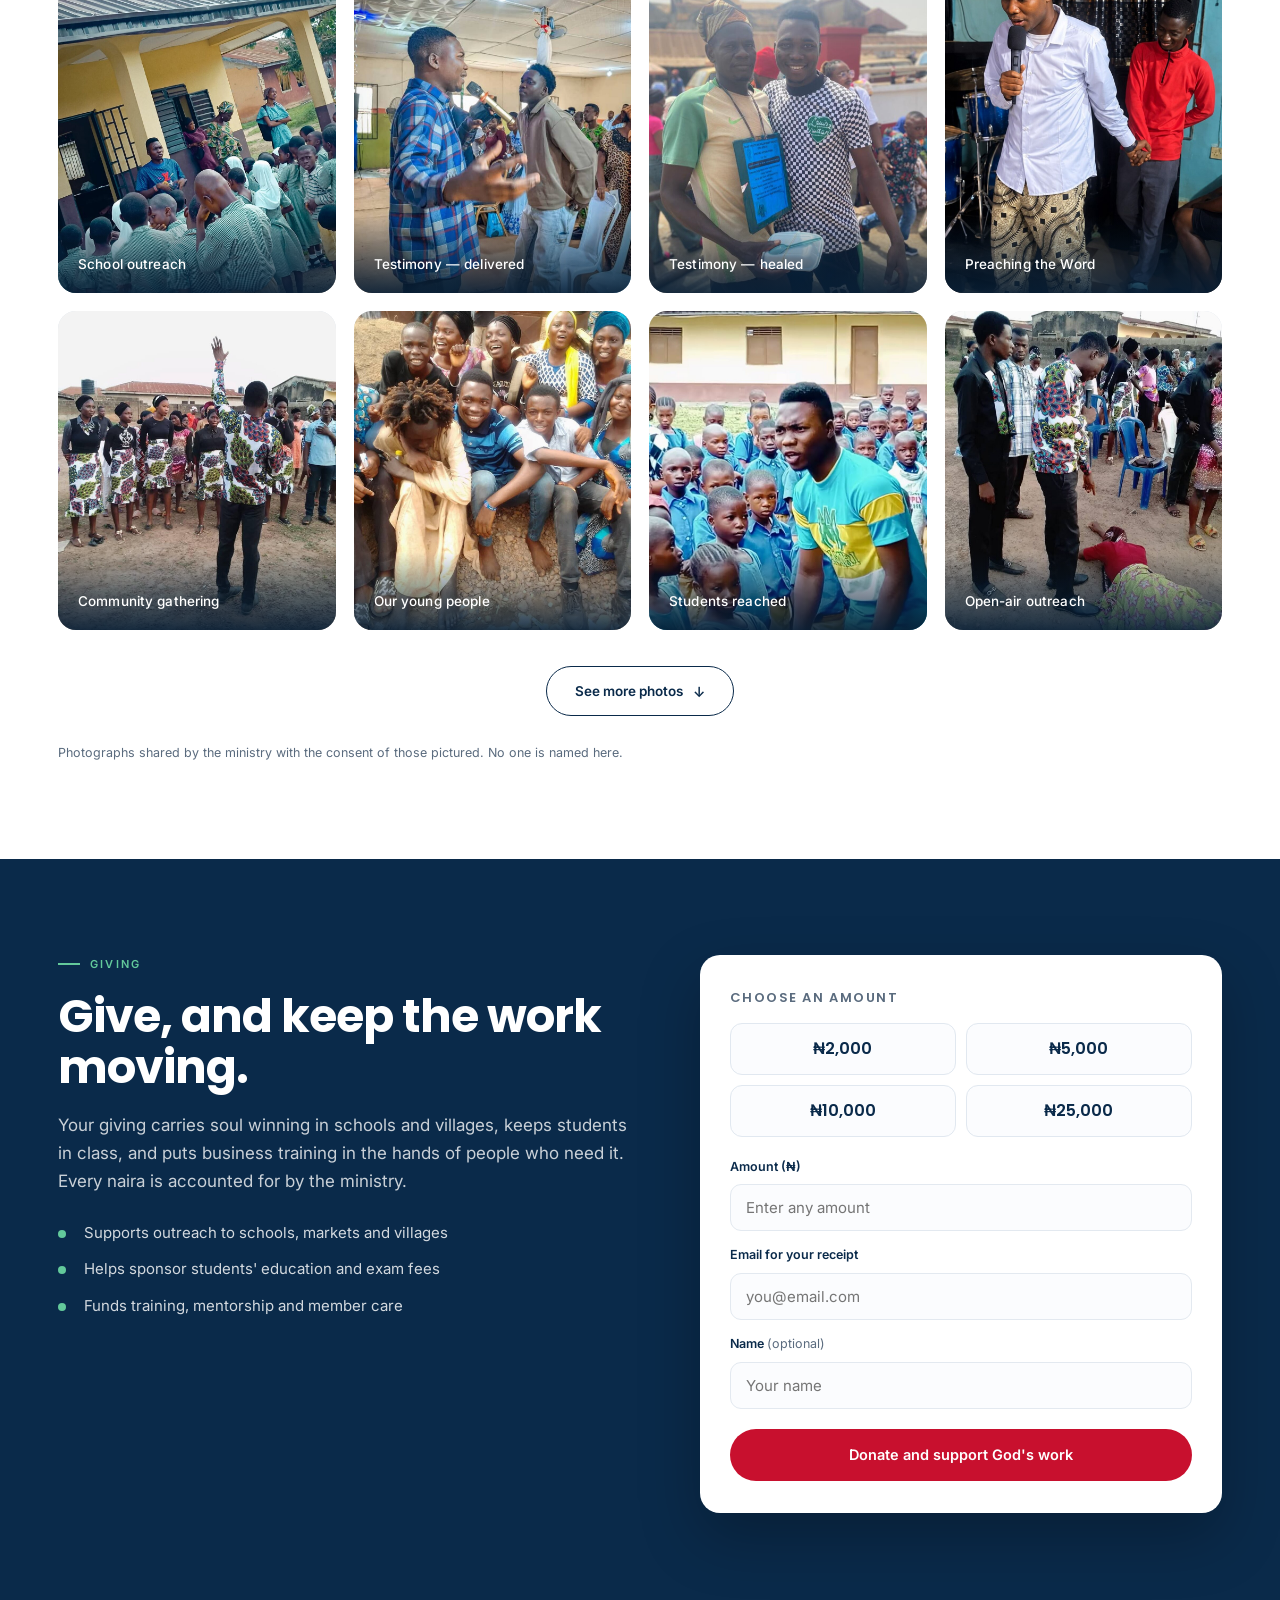
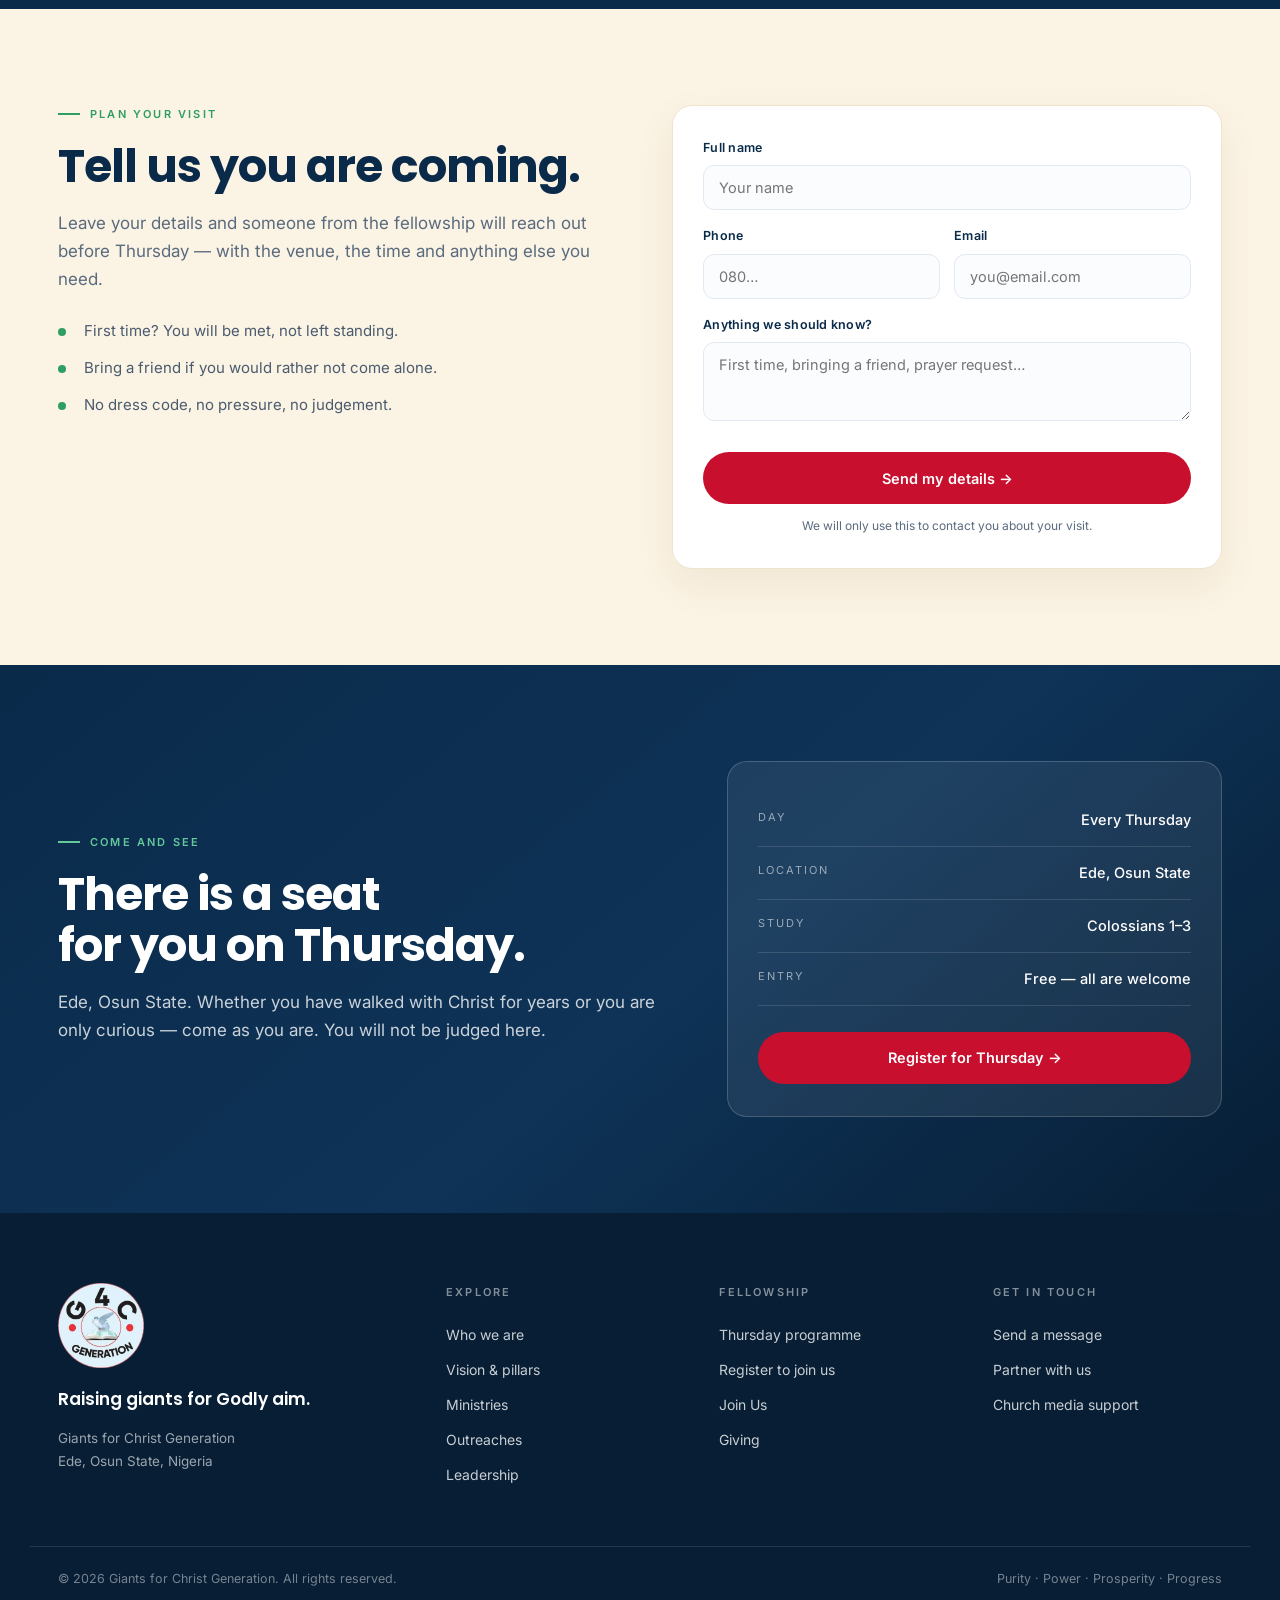
==== commit c3d37b58: "Move form to FormSubmit; drop Netlify function calls for GitHub Pages" ====
--- a/index.html
+++ b/index.html
@@ -464,9 +464,11 @@
         </ul>
       </div>
 
-      <form class="visit-form" name="visit" method="POST" data-netlify="true" netlify-honeypot="bot-field" action="/thanks.html">
-        <input type="hidden" name="form-name" value="visit">
-        <p class="hp"><label>Do not fill this out <input name="bot-field"></label></p>
+      <form class="visit-form" name="visit" method="POST" action="https://formsubmit.co/giantsforchristgeneration1@gmail.com">
+        <input type="hidden" name="_subject" value="New visit request — G4C website">
+        <input type="hidden" name="_next" value="https://g4cgeneration.site/thanks.html">
+        <input type="hidden" name="_captcha" value="false">
+        <p class="hp"><label>Do not fill this out <input name="_honey"></label></p>
         <div class="frow">
           <label>Full name<input type="text" name="name" required placeholder="Your name"></label>
         </div>
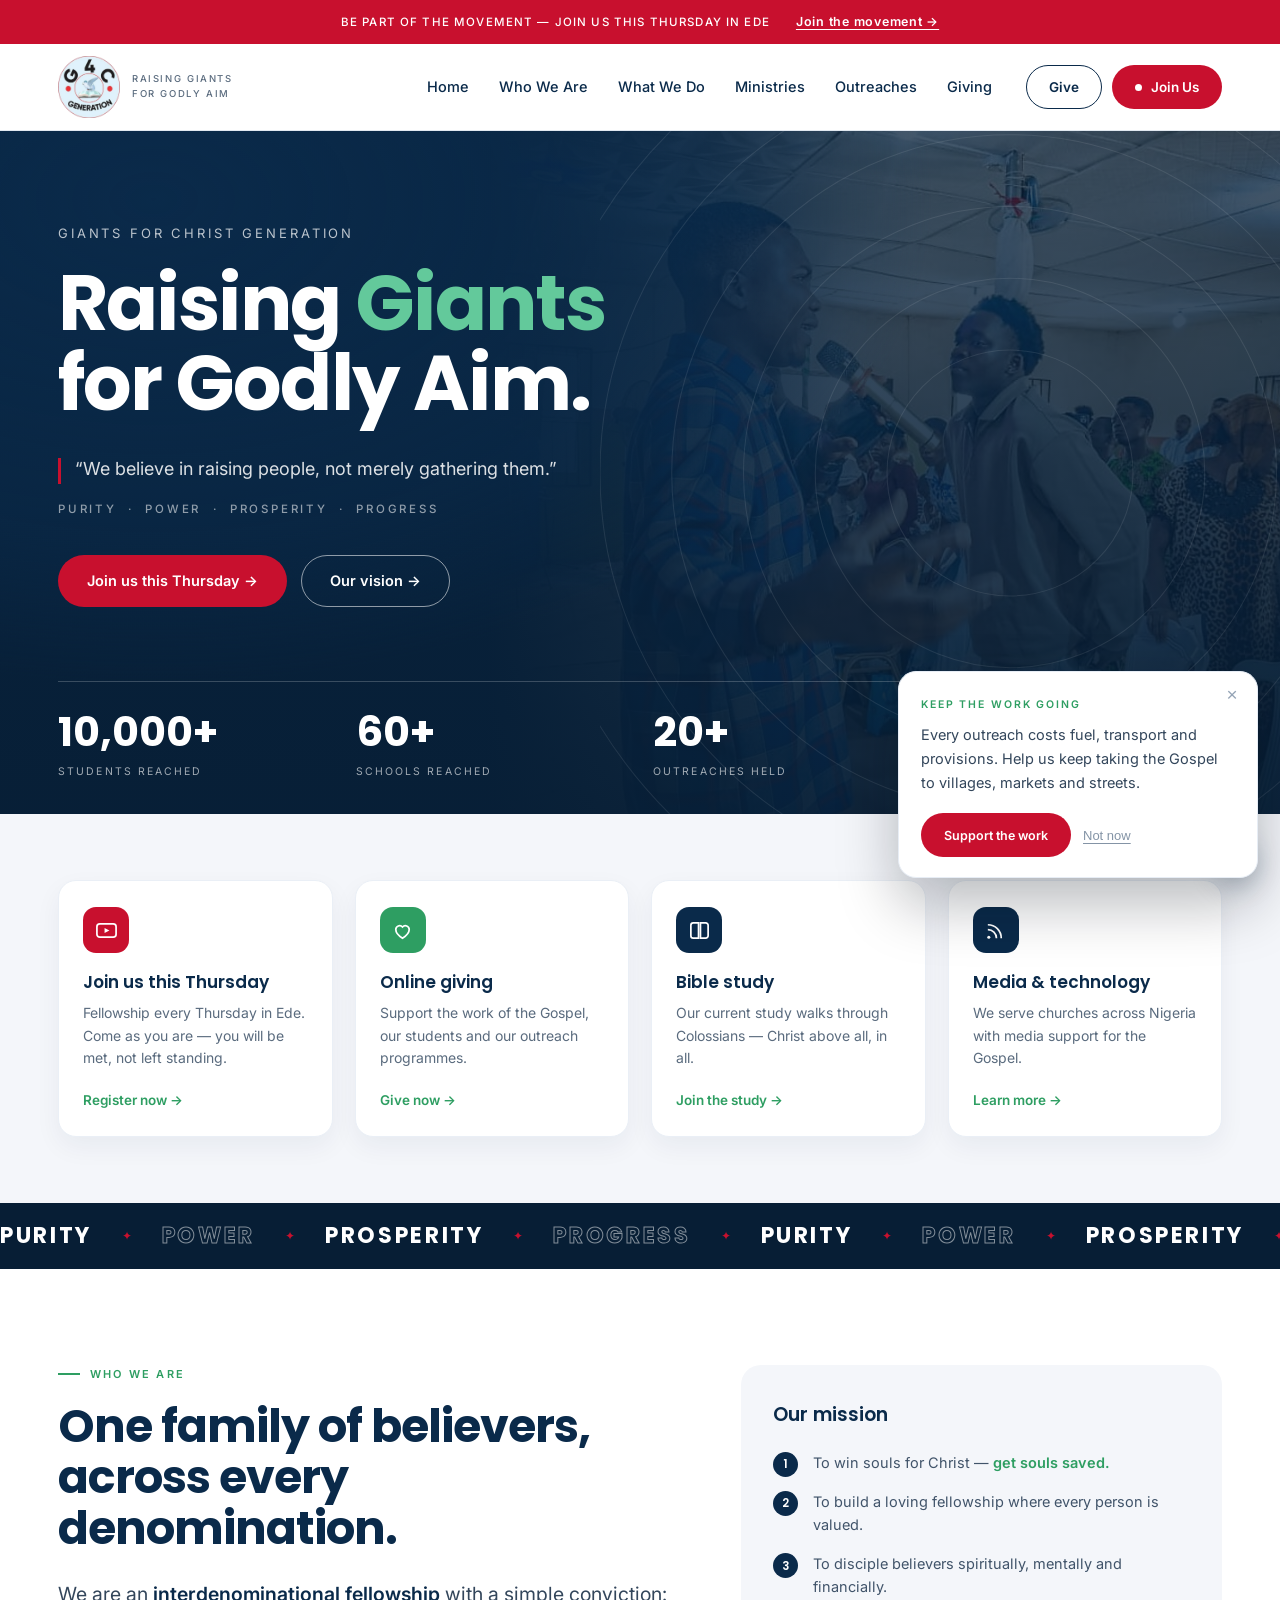
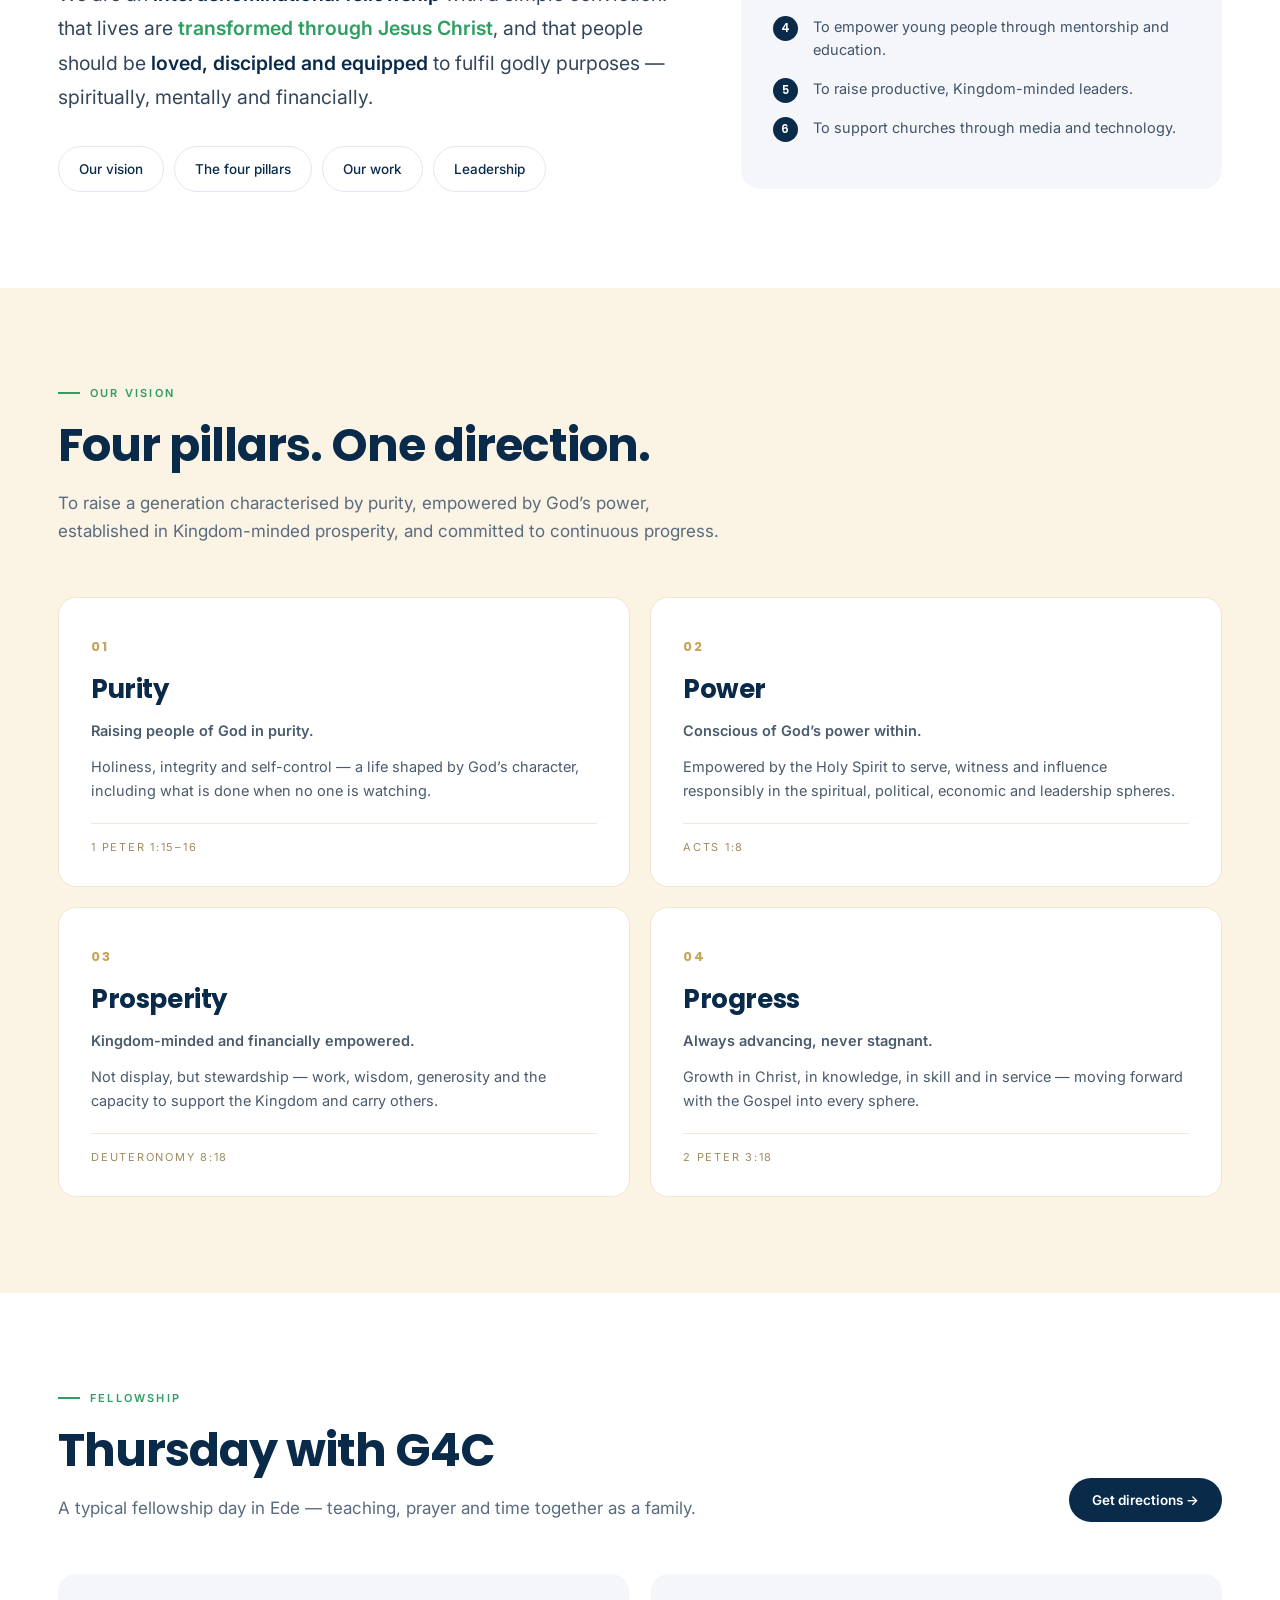
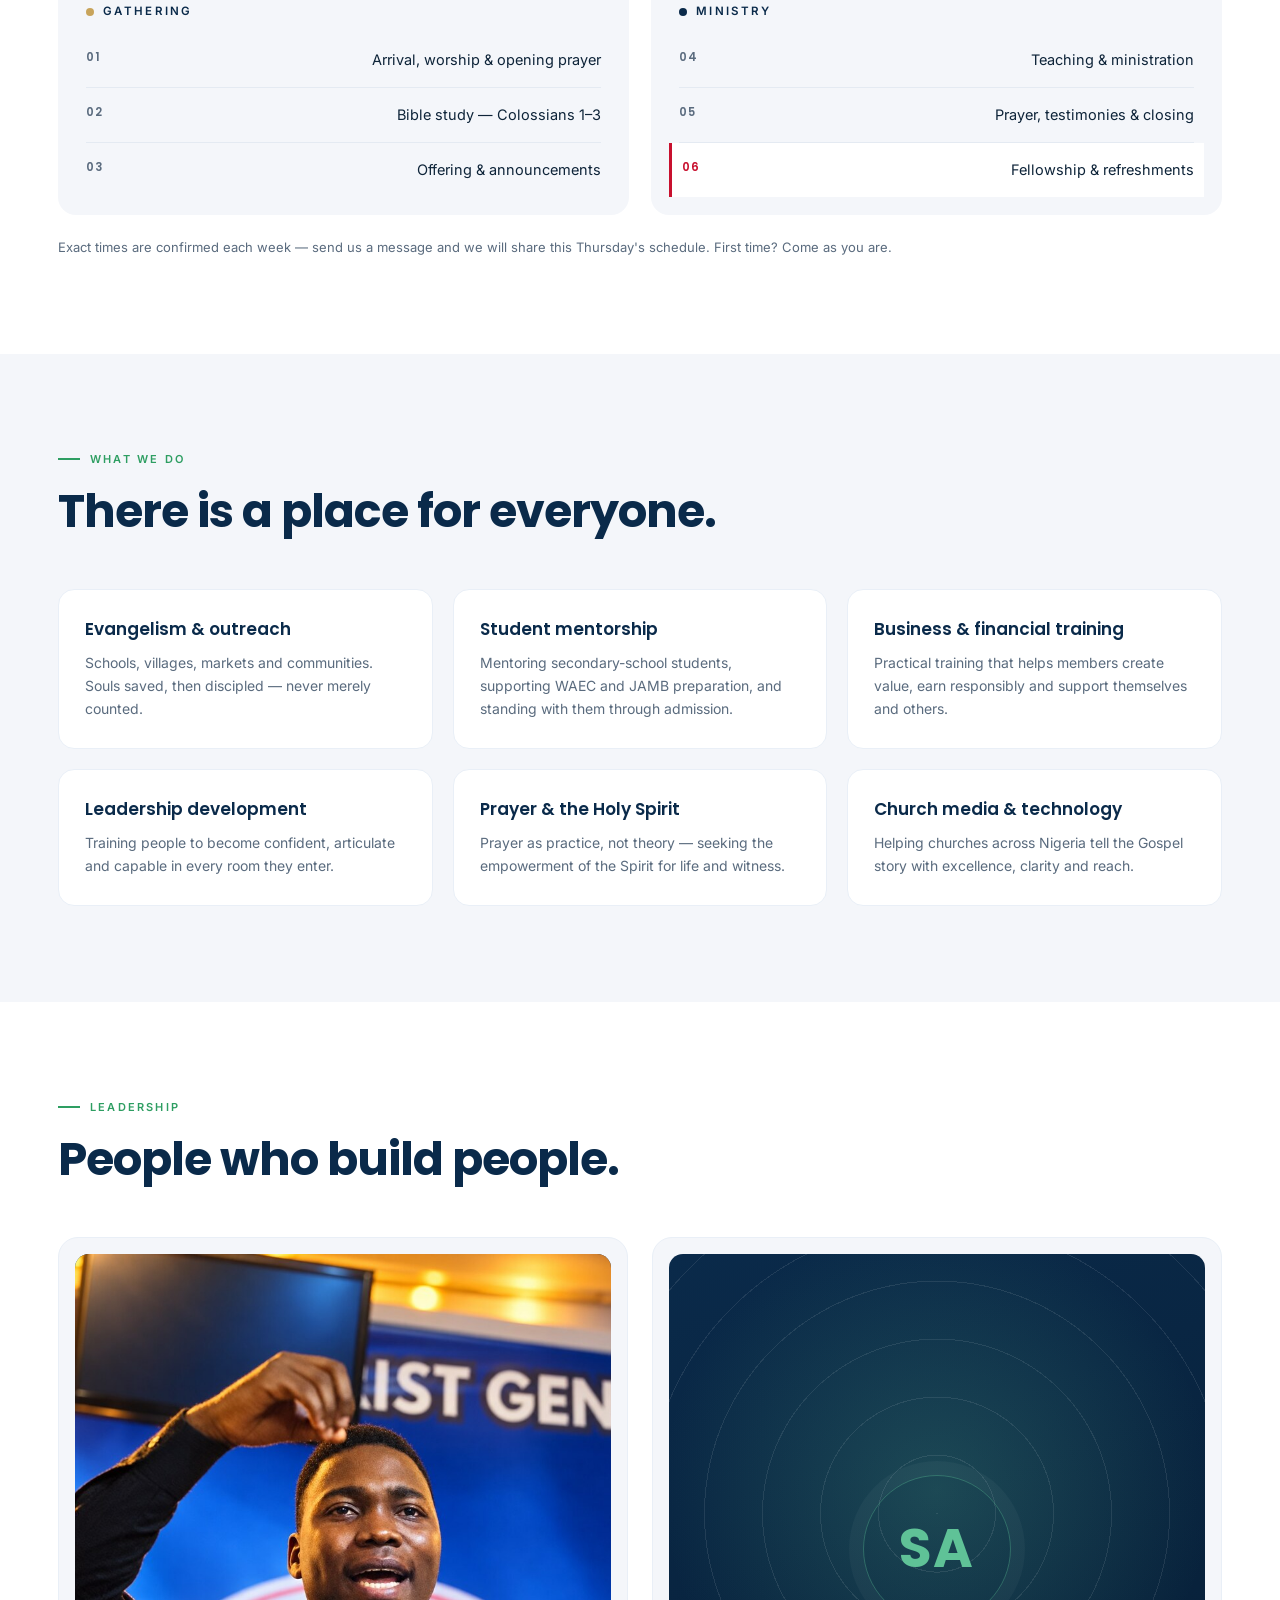
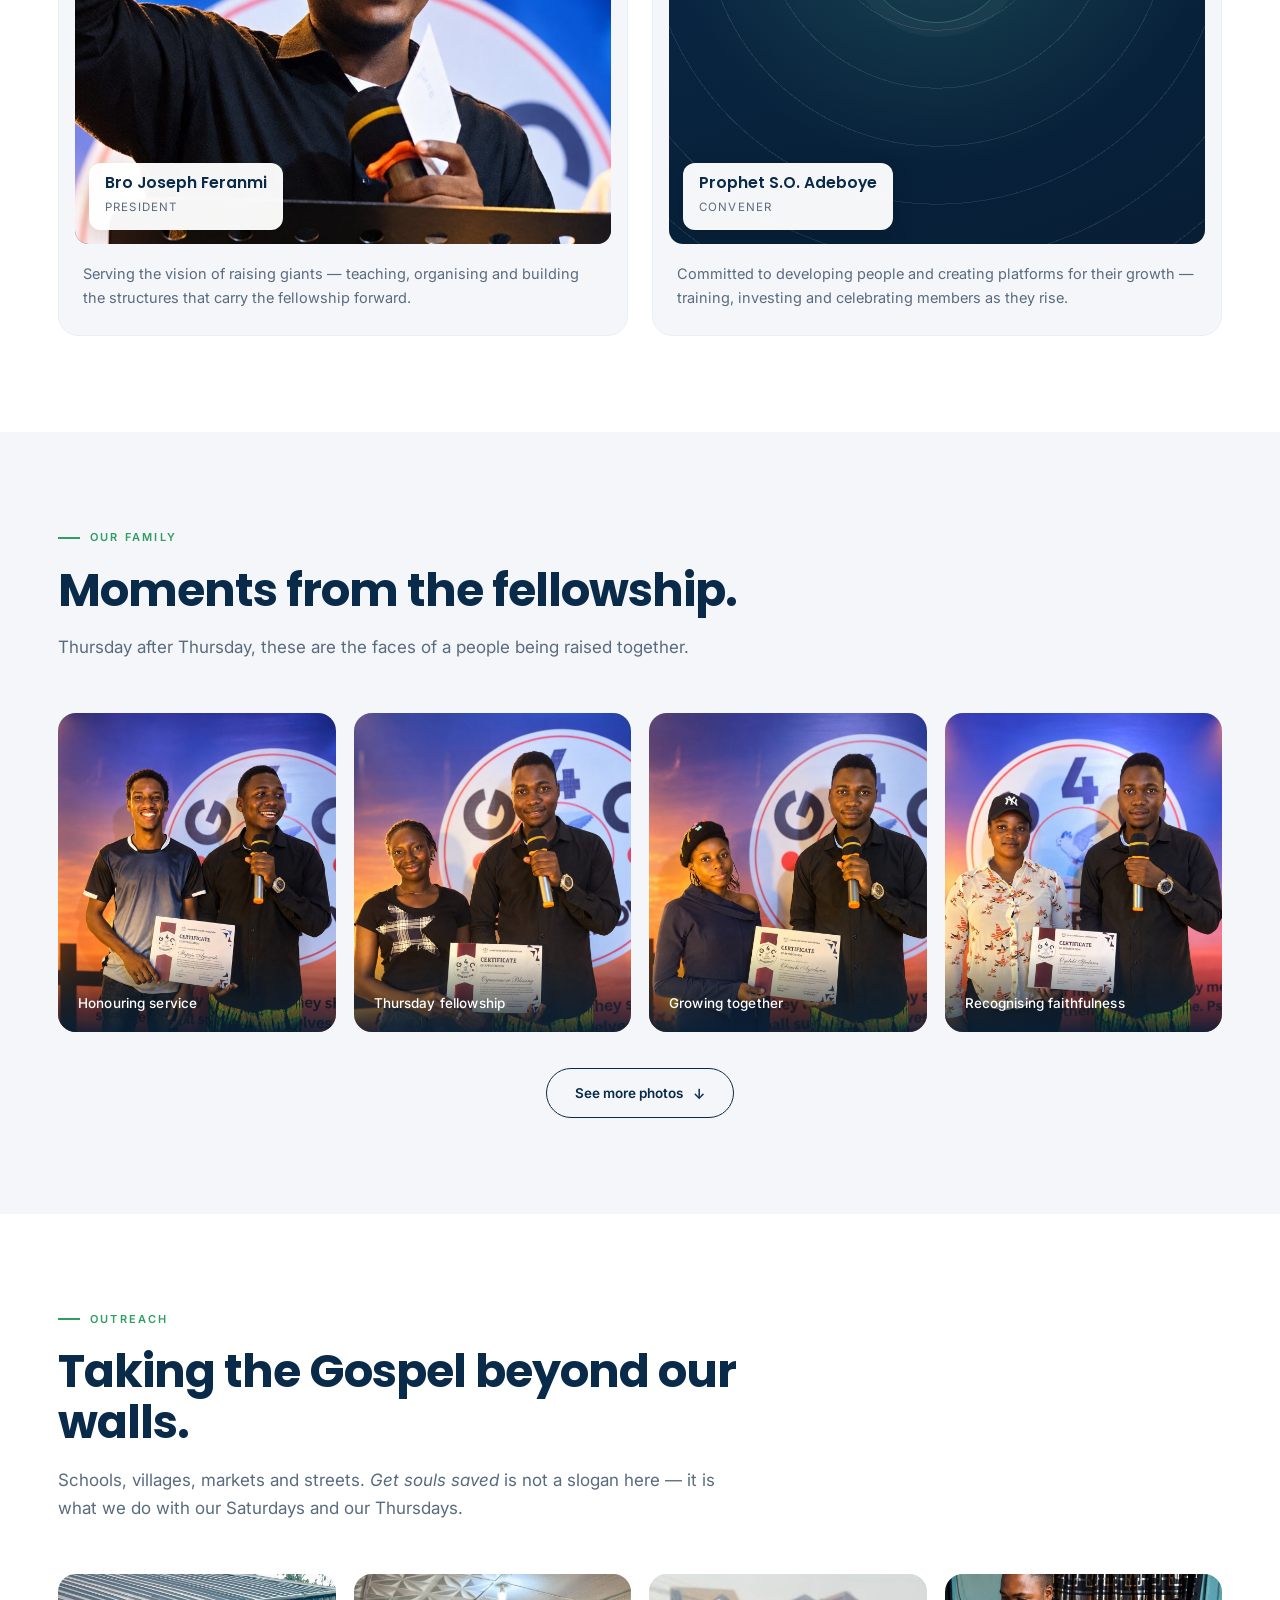
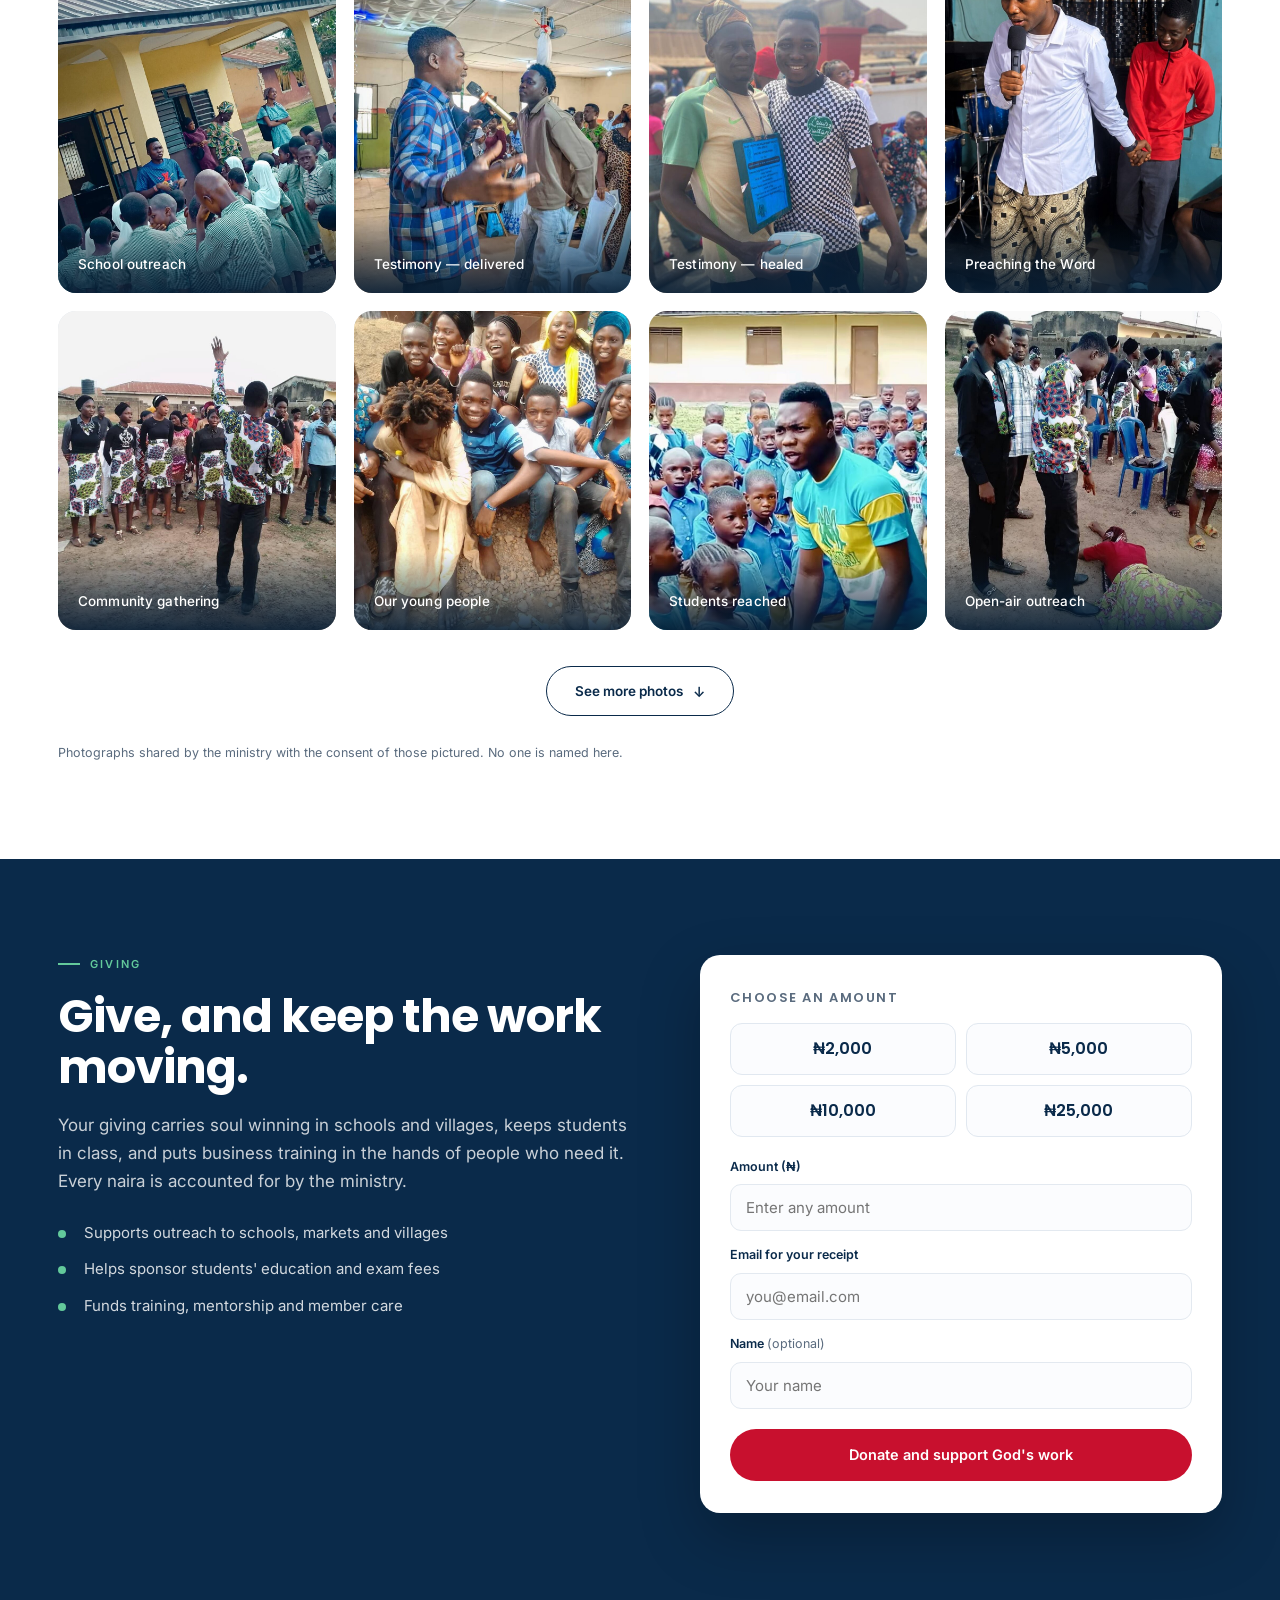
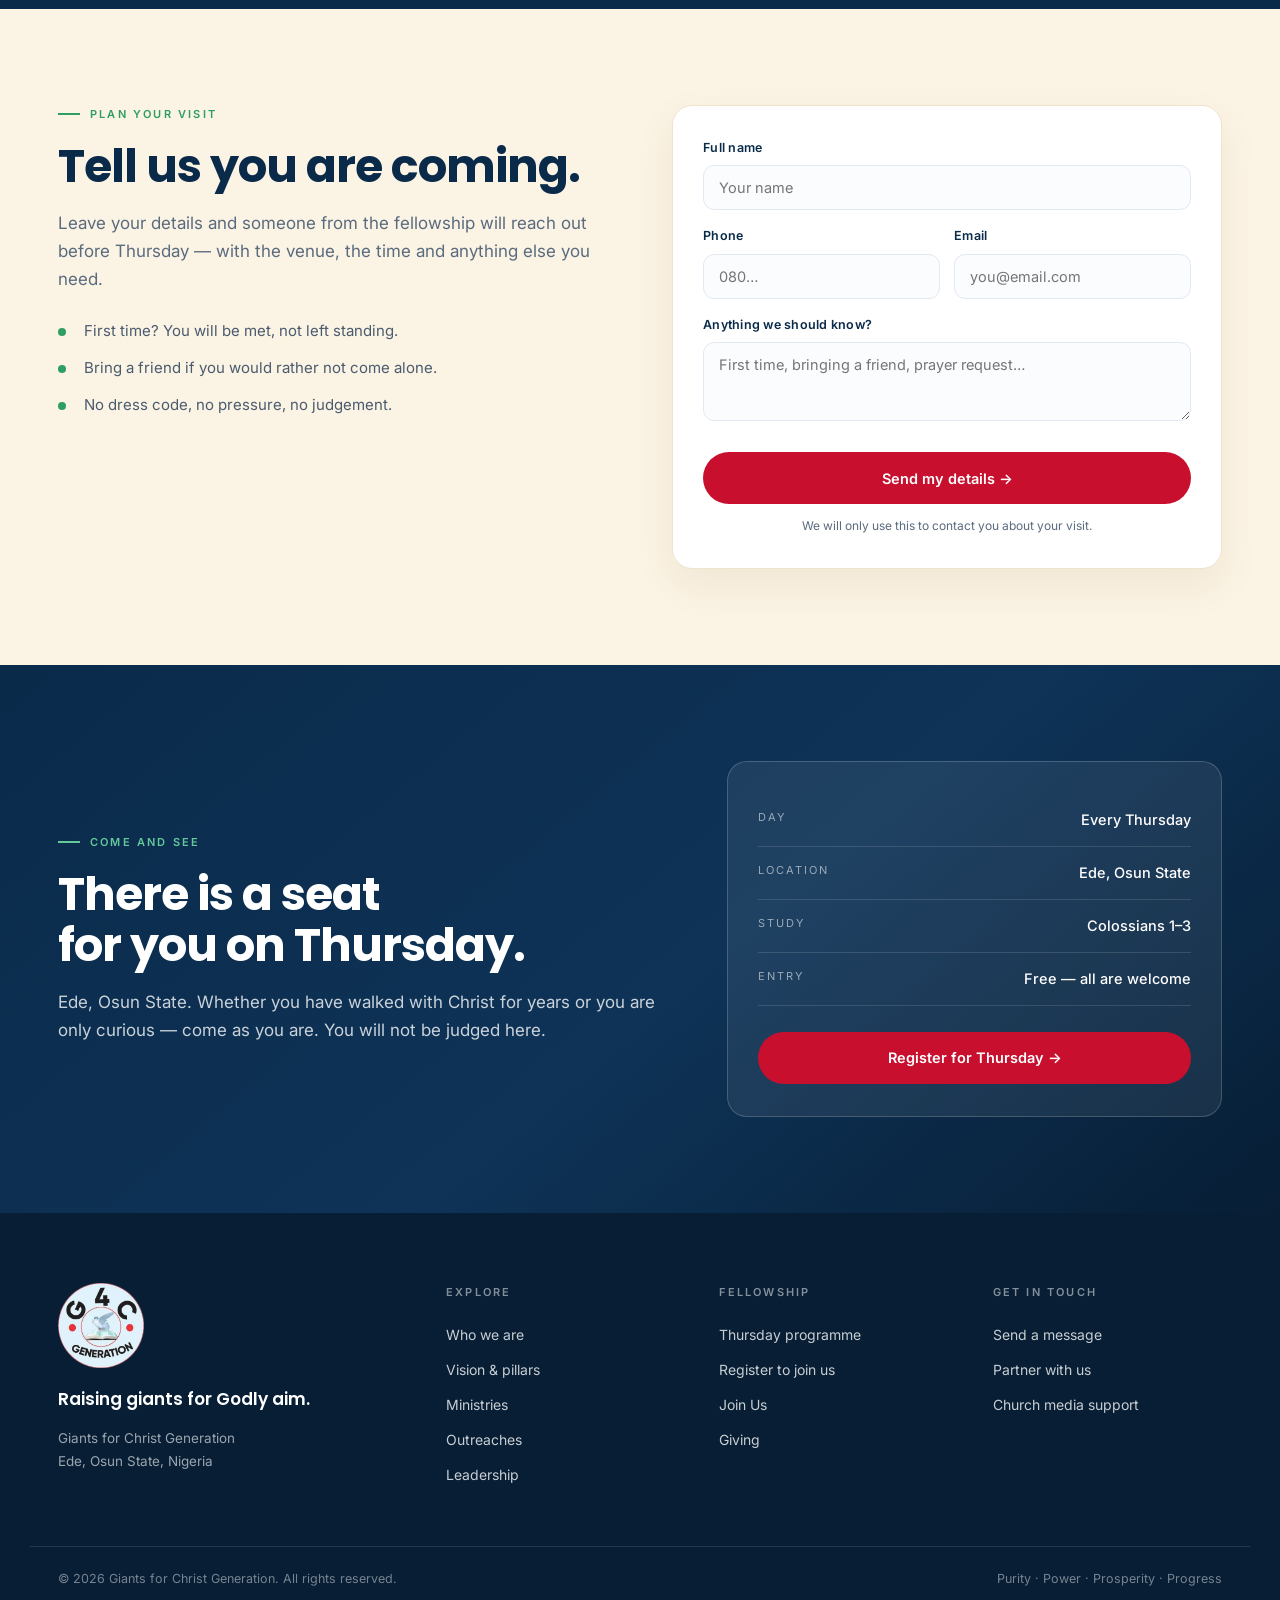
==== commit cf0e49f3: "Mobile sticky donate bar; spacing for support prompt" ====
--- a/index.html
+++ b/index.html
@@ -587,6 +587,16 @@
   </div>
 </div>
 
+
+<!-- MOBILE GIVE BAR -->
+<div class="mbar" id="mbar">
+  <div class="mbar-txt">
+    <strong>Keep the work going</strong>
+    <span>Schools · outreaches · young people</span>
+  </div>
+  <button class="btn btn-red" type="button" data-give>Donate</button>
+</div>
+
 <!-- SUPPORT PROMPT -->
 <aside class="support-pop" id="supportPop" role="dialog" aria-live="polite" aria-label="Support the ministry">
   <button class="support-x" type="button" data-support-close aria-label="Dismiss">&times;</button>
--- a/styles.css
+++ b/styles.css
@@ -331,6 +331,24 @@
 .support-later{background:none;border:0;color:#8494A6;font-size:13px;cursor:pointer;text-decoration:underline;text-underline-offset:3px}
 @media(max-width:560px){.support-pop{right:12px;left:12px;bottom:12px;width:auto}}
 
+
+/* ---------- mobile donate bar ---------- */
+.mbar{display:none}
+@media(max-width:900px){
+  body{padding-bottom:74px}
+  .mbar{display:flex;align-items:center;justify-content:space-between;gap:12px;
+    position:fixed;left:0;right:0;bottom:0;z-index:130;
+    padding:10px 16px calc(10px + env(safe-area-inset-bottom));
+    background:rgba(8,32,56,.97);backdrop-filter:blur(10px);
+    border-top:1px solid rgba(255,255,255,.14)}
+  .mbar-txt{display:flex;flex-direction:column;line-height:1.25;color:#fff;min-width:0}
+  .mbar-txt strong{font-family:var(--head);font-size:13.5px;font-weight:600}
+  .mbar-txt span{font-size:10.5px;color:rgba(255,255,255,.62);letter-spacing:.04em}
+  .mbar .btn{height:42px;padding:0 20px;font-size:12.5px;flex-shrink:0}
+  .support-pop{bottom:86px}
+  .to-top{bottom:86px}
+}
+
 /* ---------- to top ---------- */
 .to-top{position:fixed;right:22px;bottom:22px;width:44px;height:44px;border-radius:50%;background:#fff;color:var(--navy);display:grid;place-items:center;font-size:17px;box-shadow:0 8px 24px rgba(10,42,74,.25);z-index:50}
 
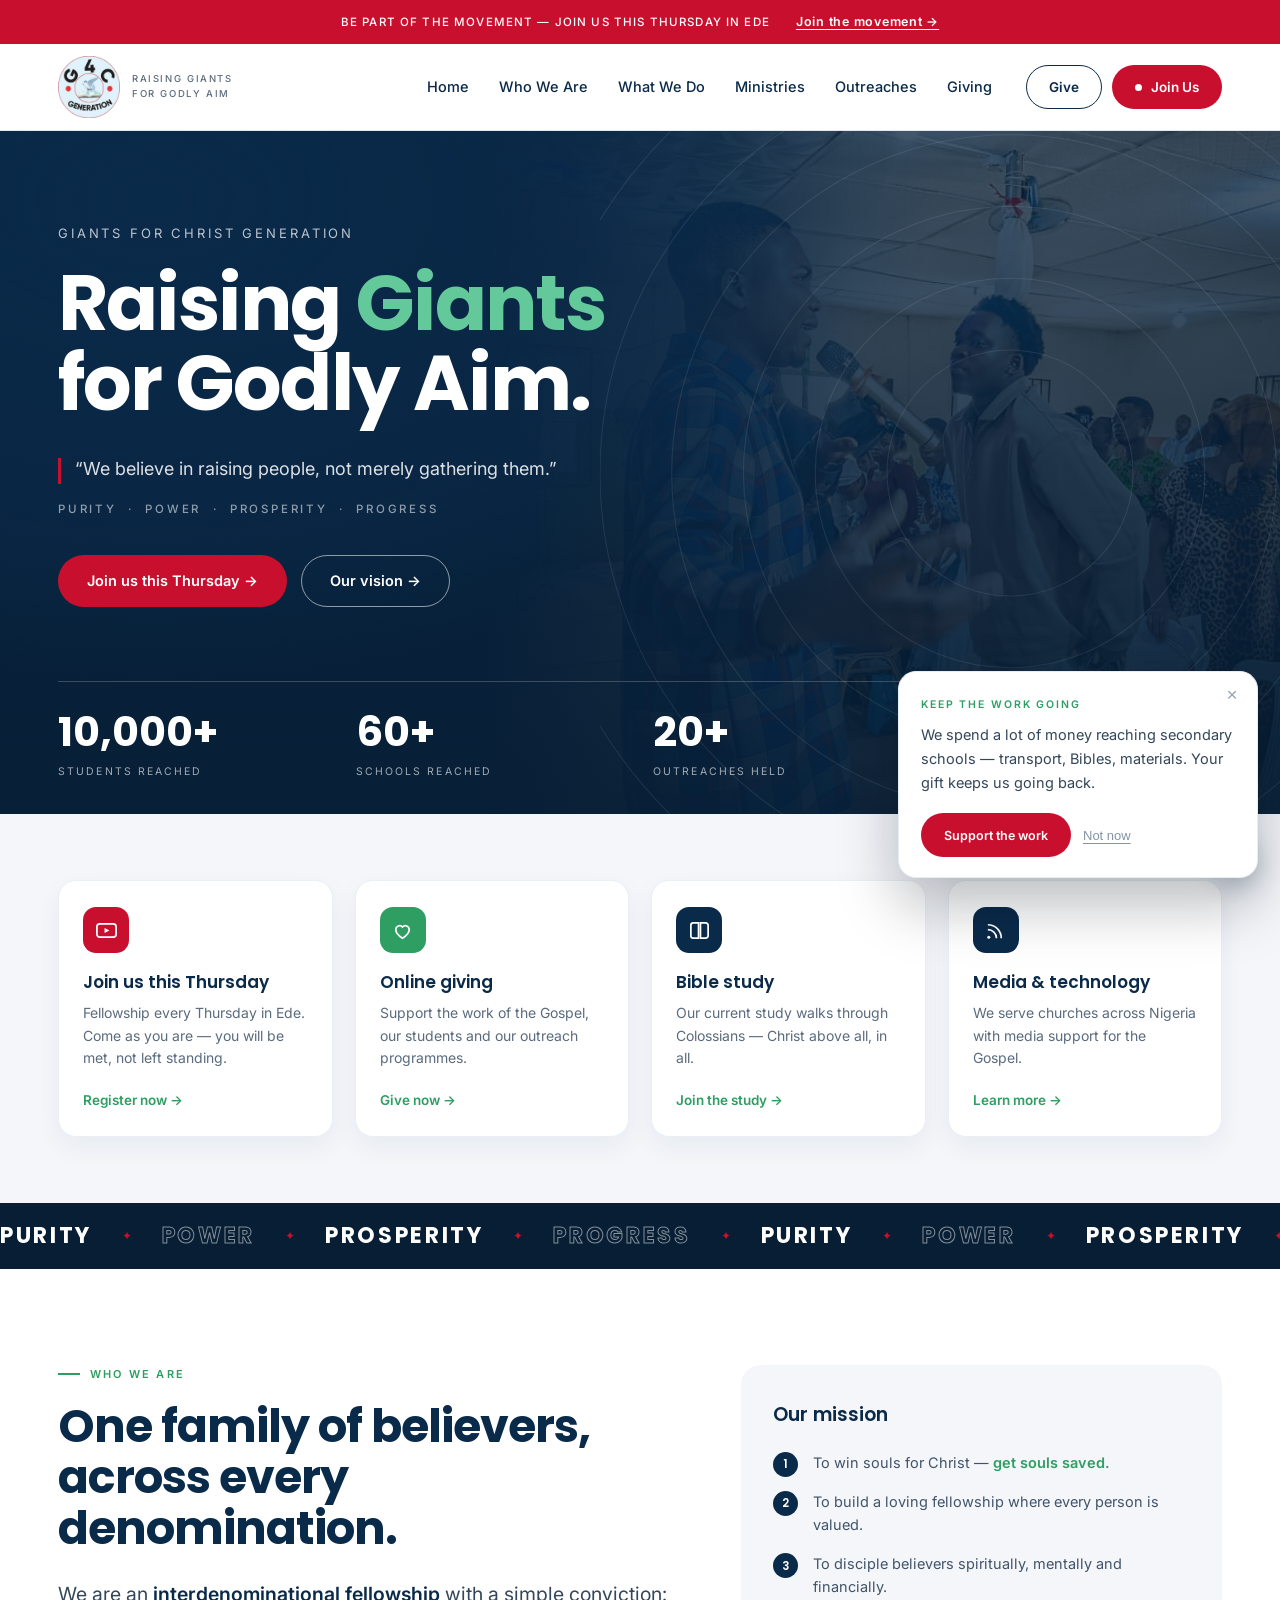
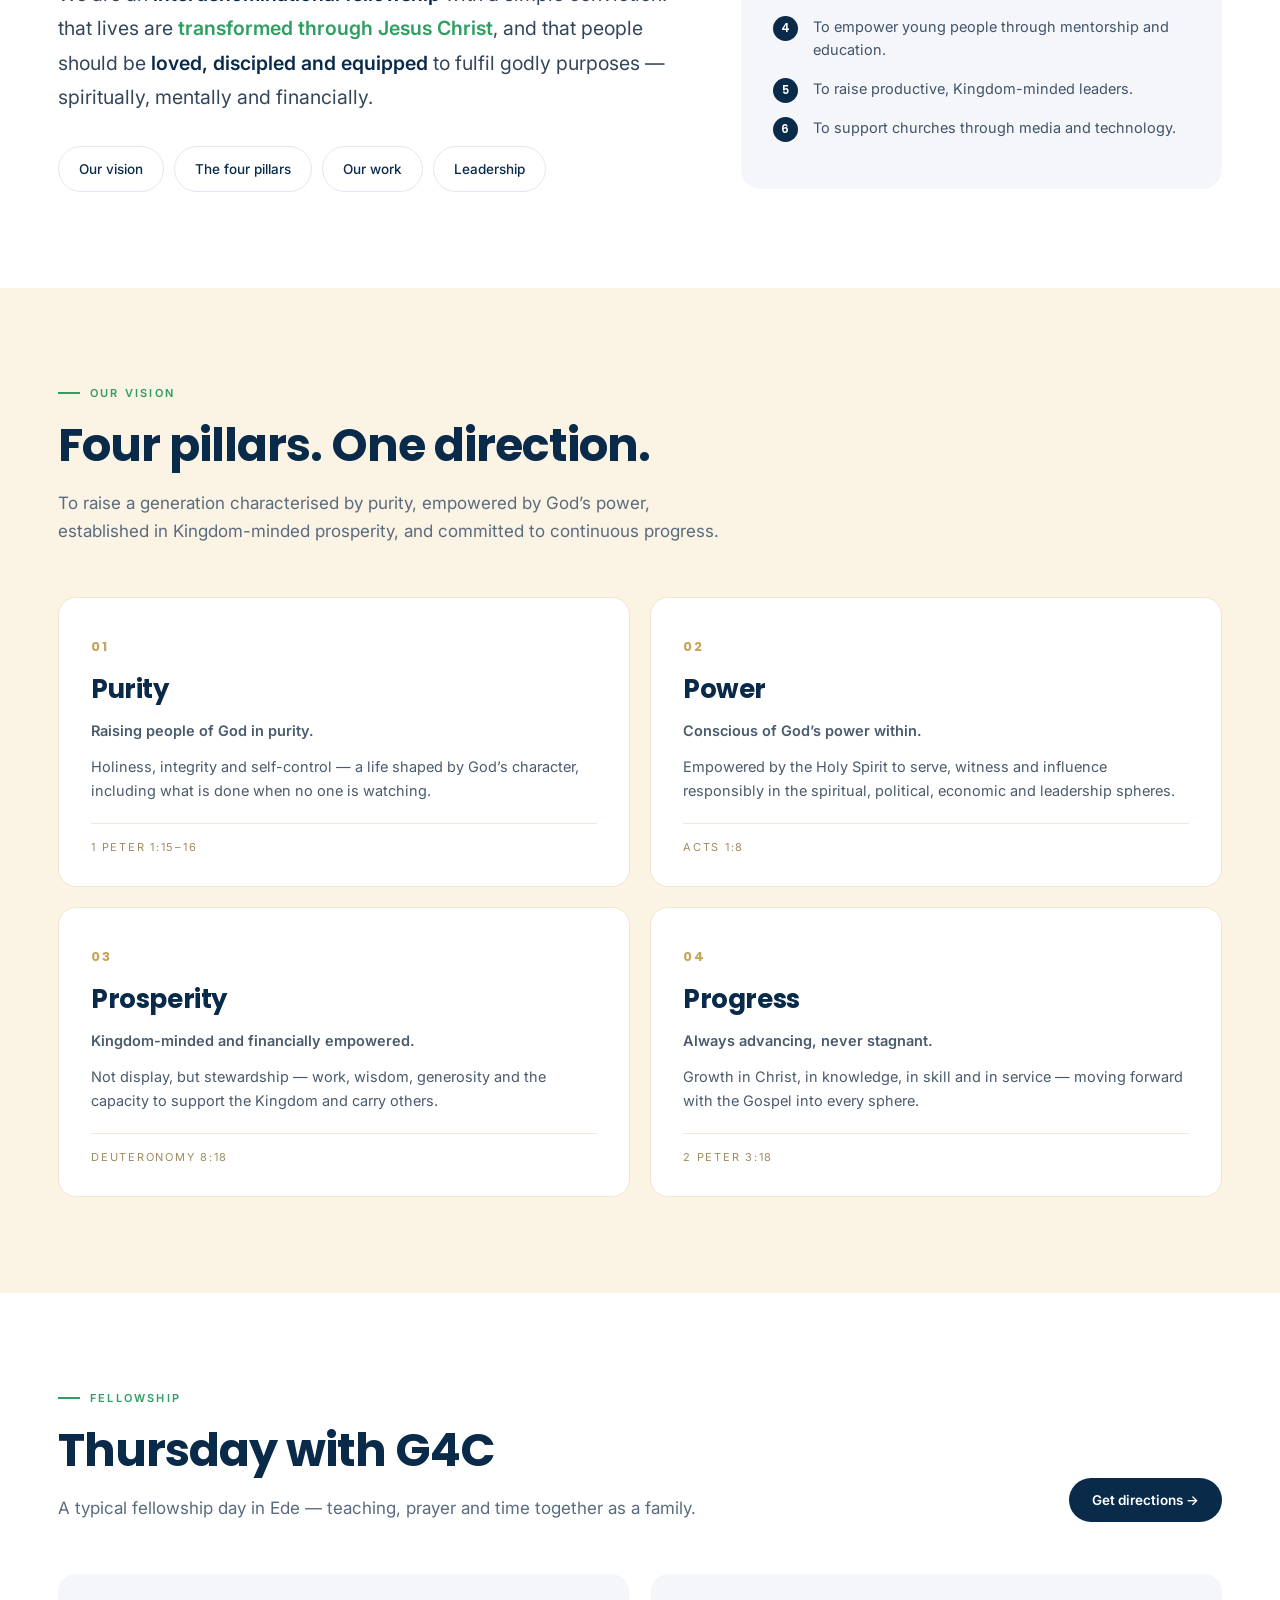
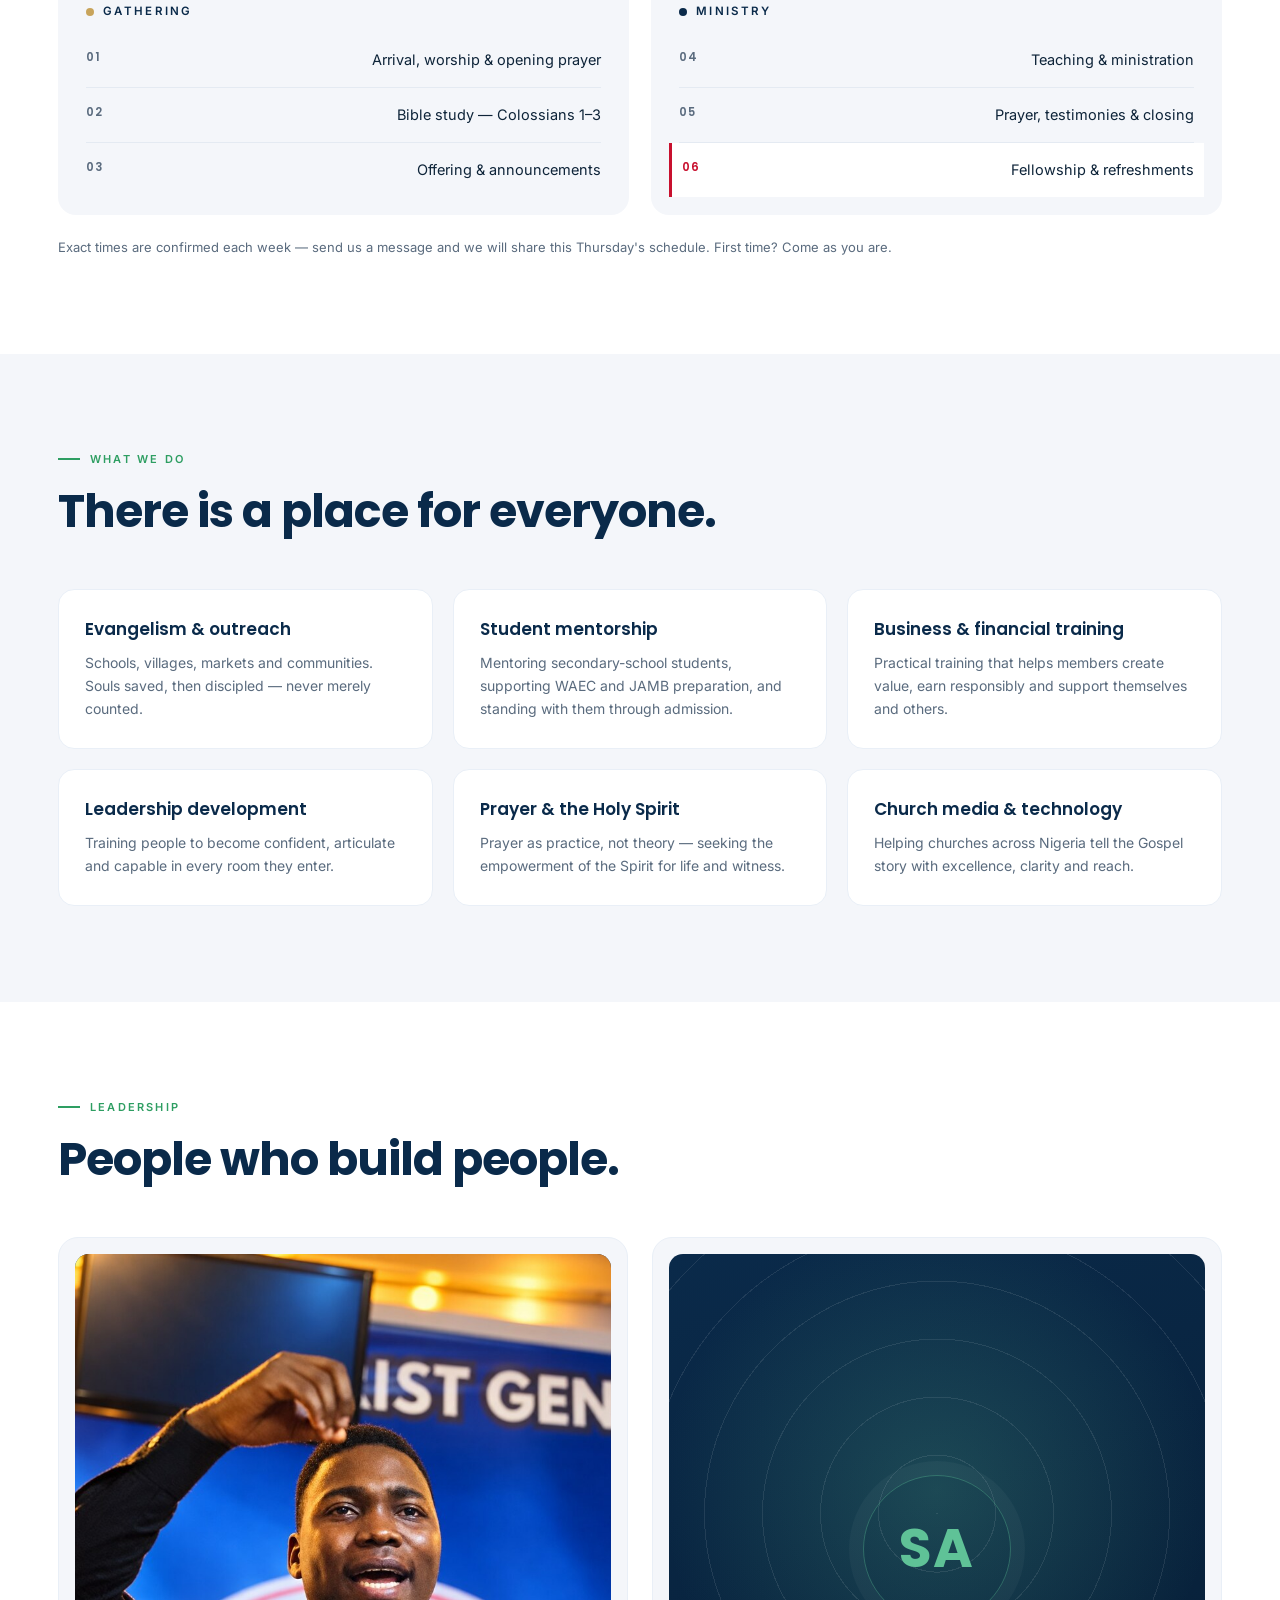
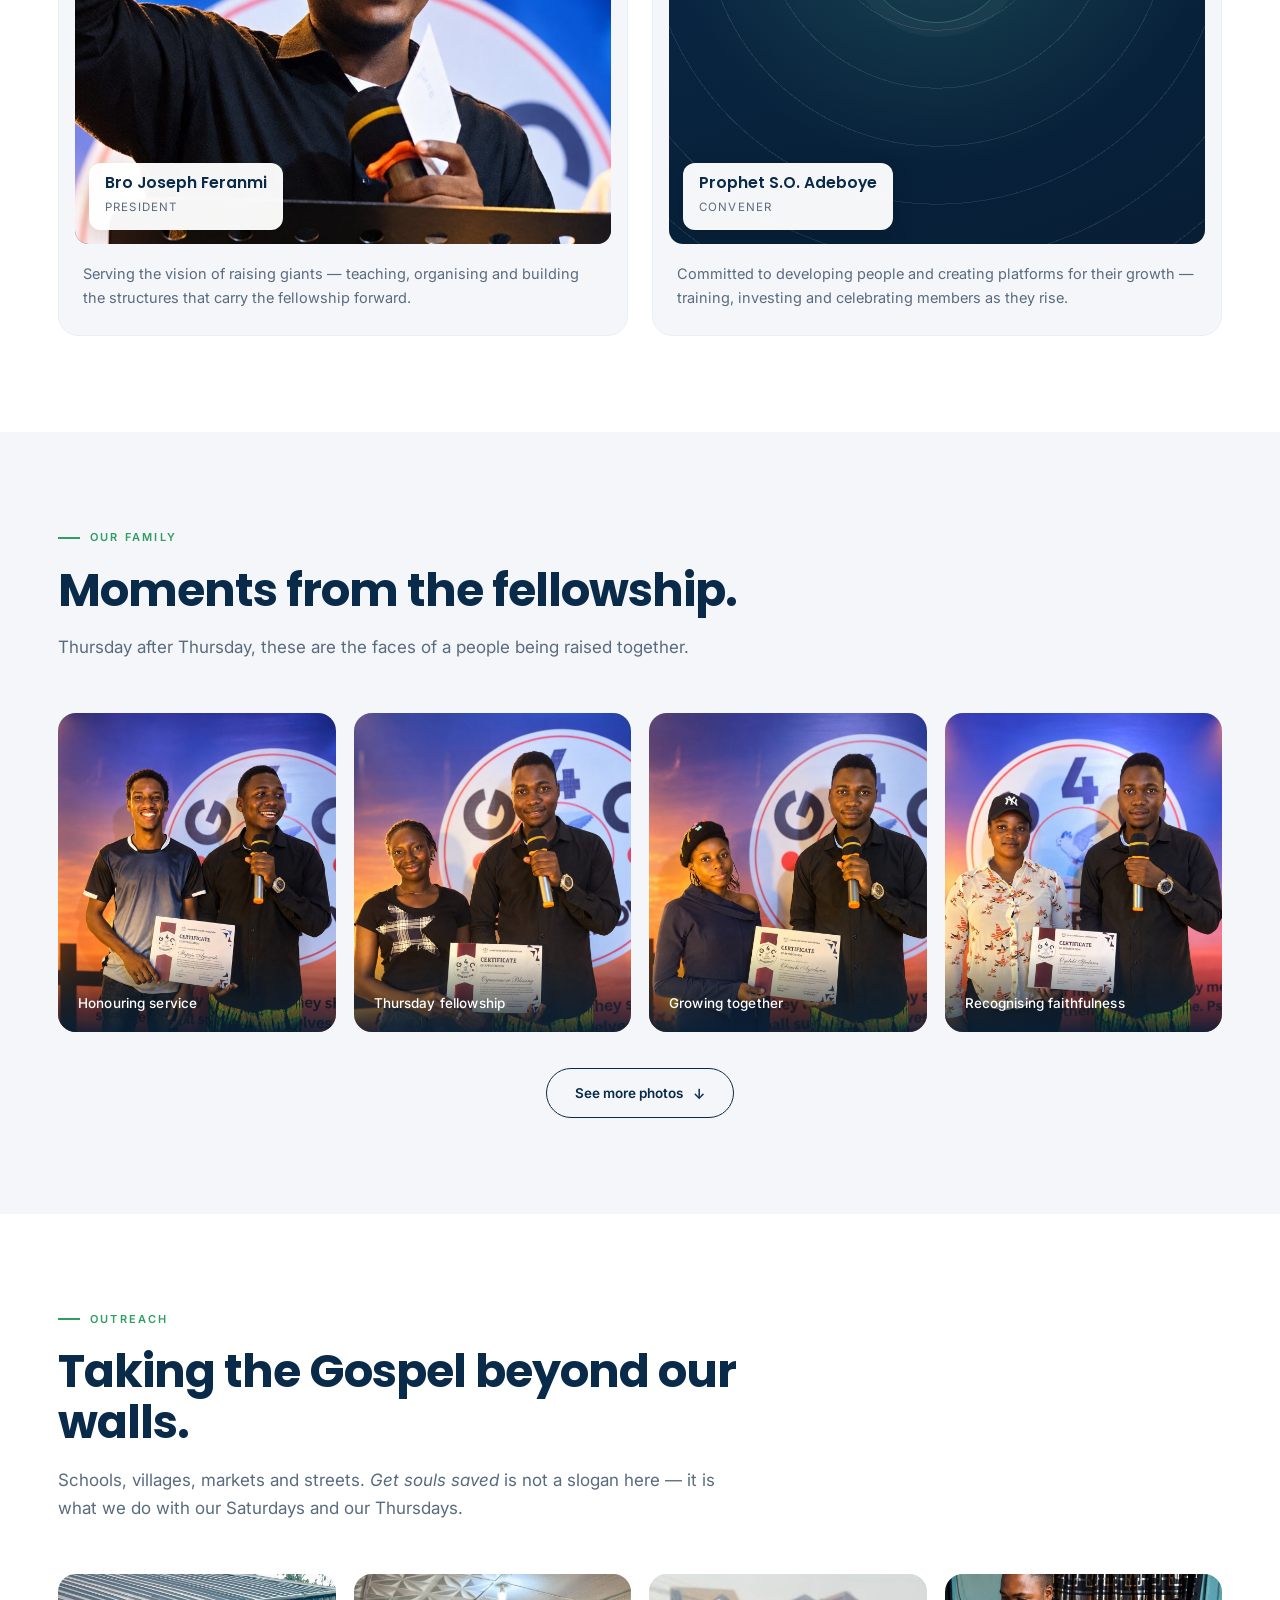
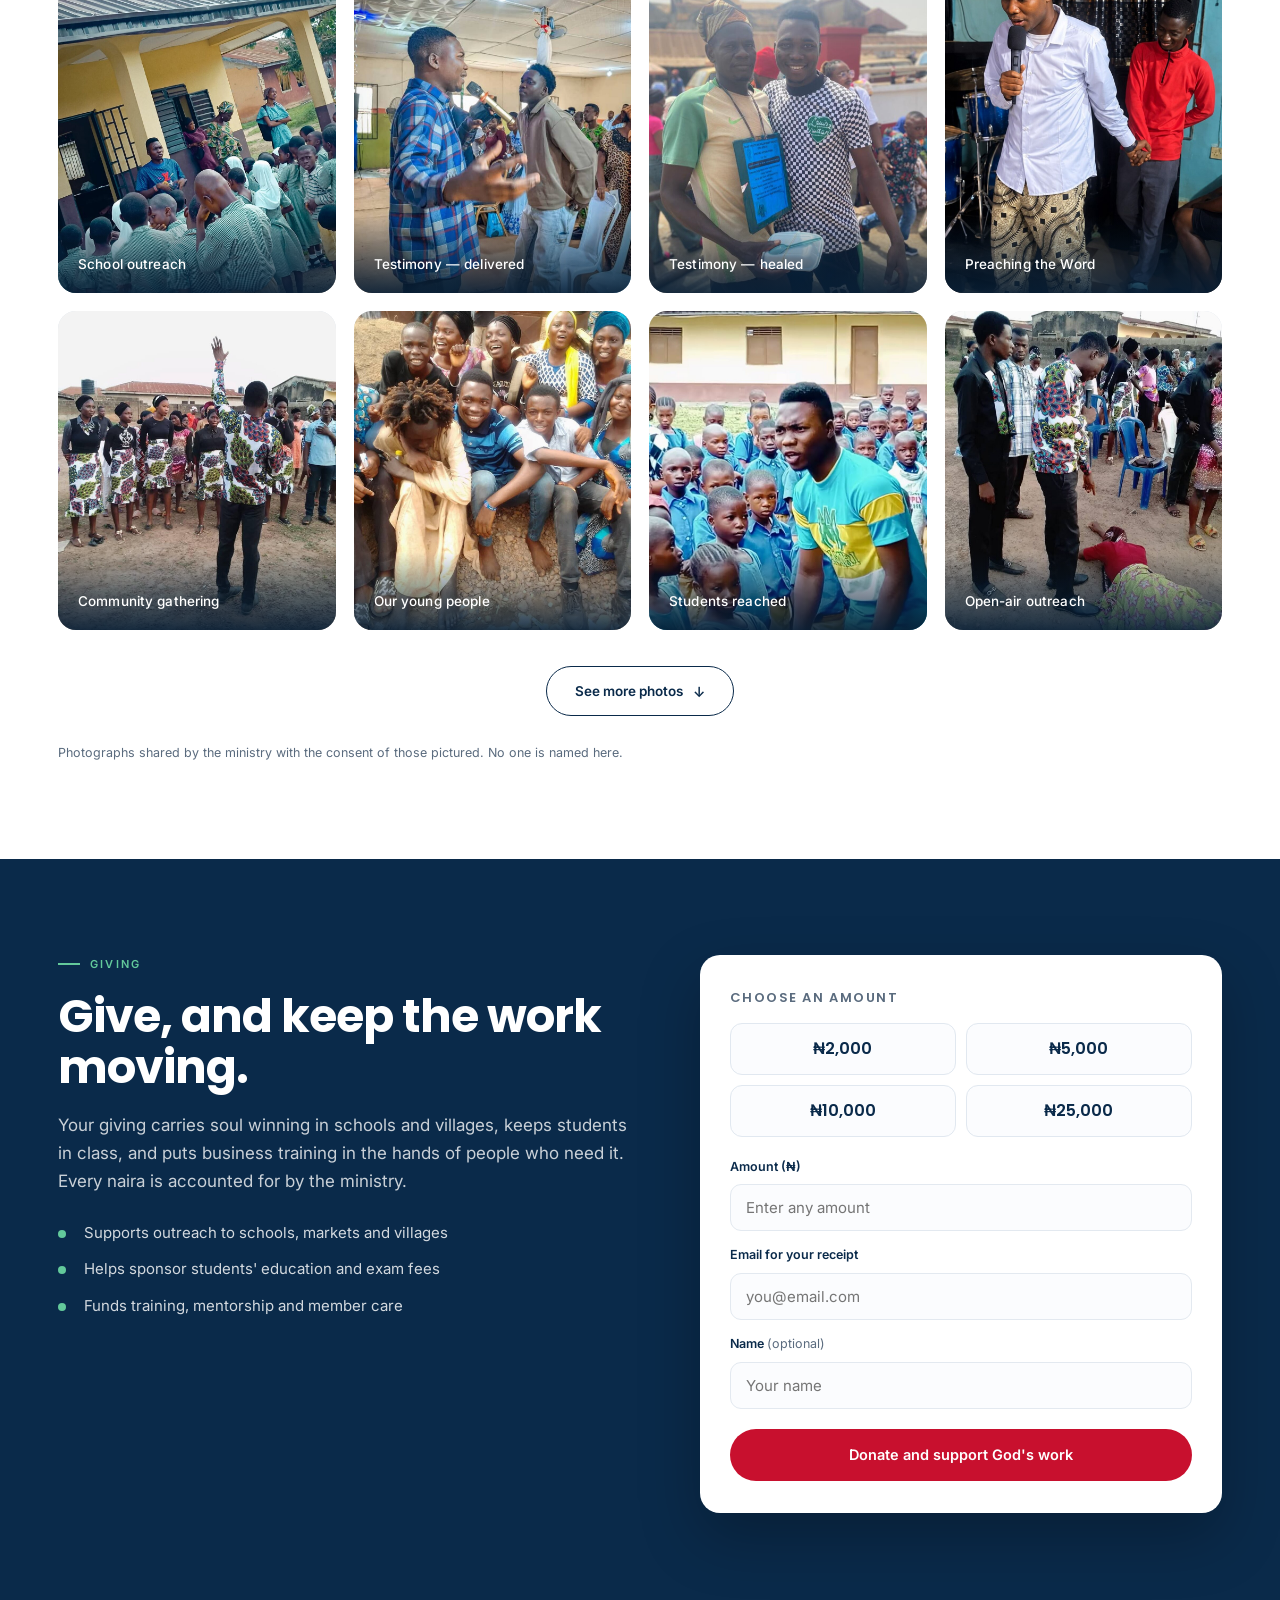
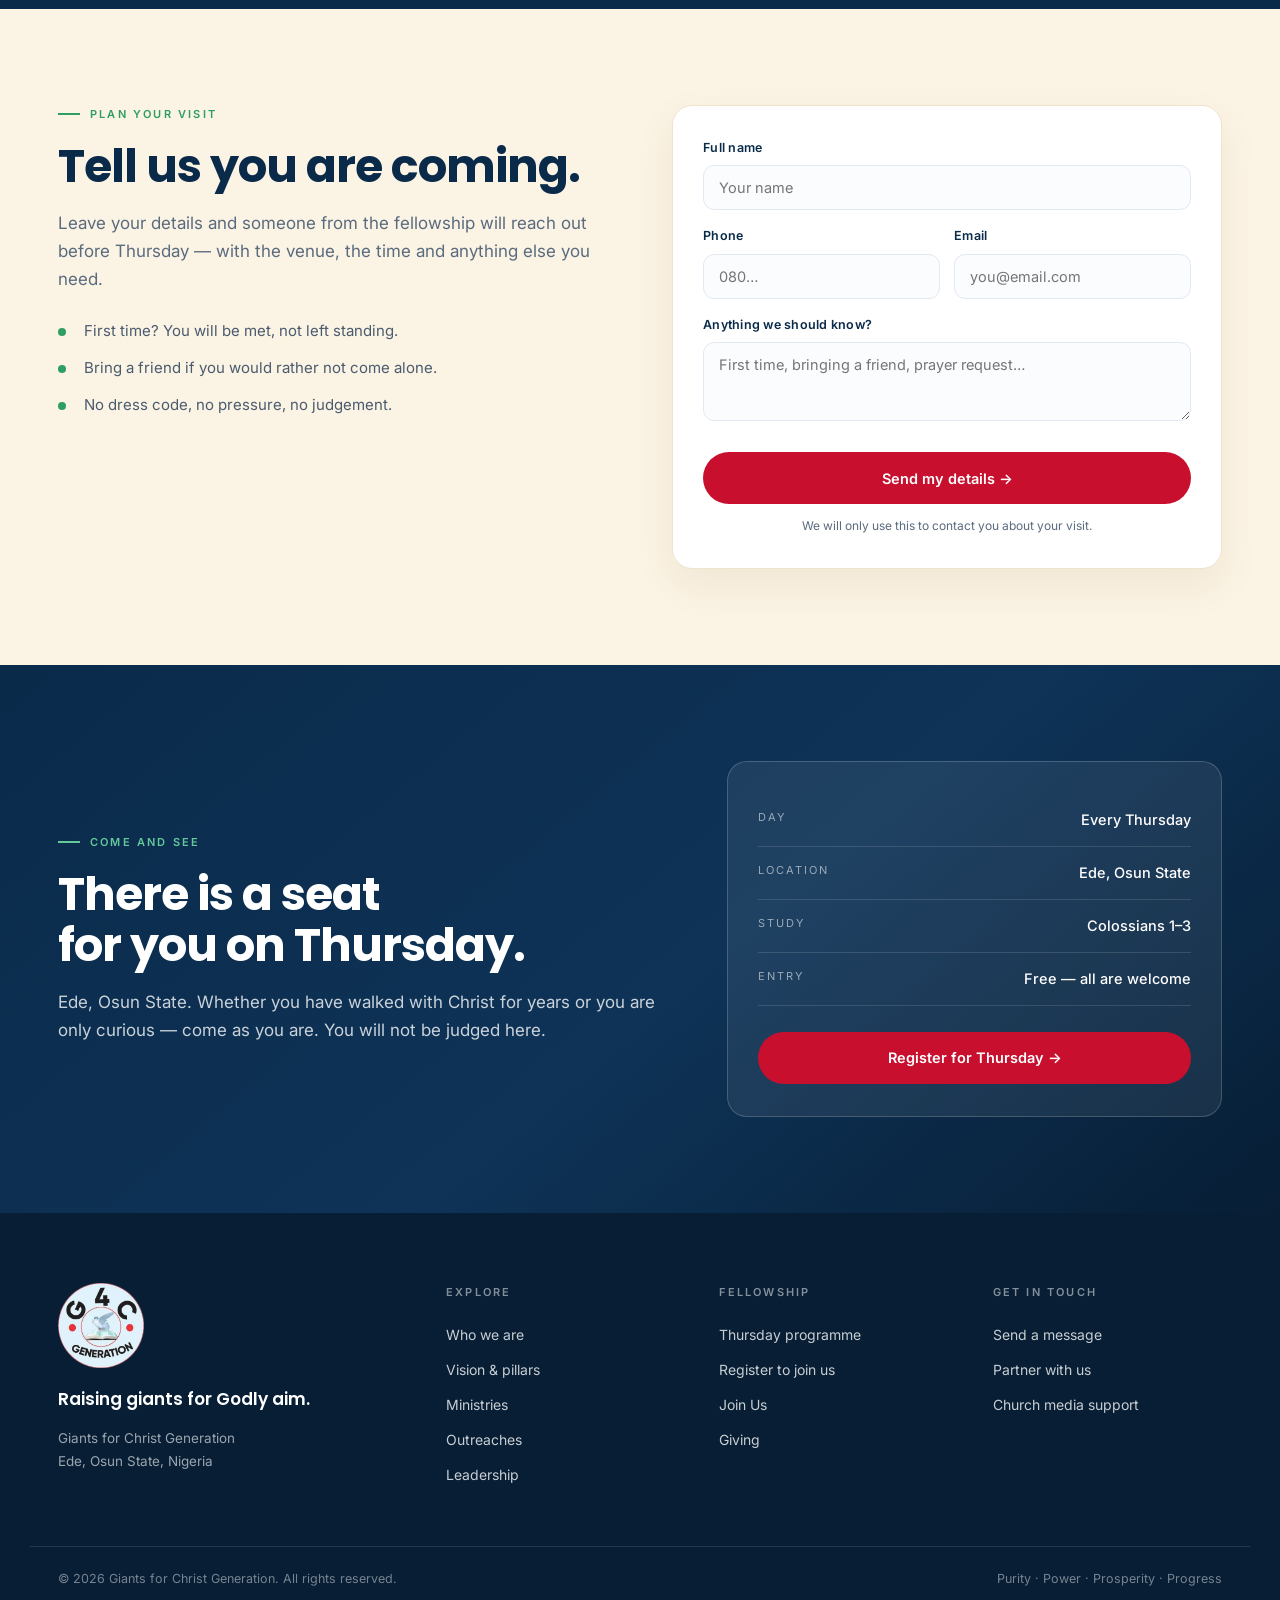
==== commit d8980a20: "Giving: name optional, chip amounts show formatted in the Amount field" ====
--- a/index.html
+++ b/index.html
@@ -565,9 +565,9 @@
       <div class="amt-grid" id="chips" role="group" aria-label="Amount"></div>
 
       <label class="gfield">Amount (<span id="curSym">₦</span>)
-        <input id="pay-amount" type="number" inputmode="numeric" min="100" step="100" placeholder="Enter any amount">
+        <input id="pay-amount" type="text" inputmode="numeric" autocomplete="off" placeholder="Enter any amount">
       </label>
-      <label class="gfield">Full name
+      <label class="gfield">Full name <span class="opt">(optional)</span>
         <input id="pay-name" type="text" autocomplete="name" placeholder="Your name">
       </label>
       <label class="gfield">Email — for your receipt and thank-you
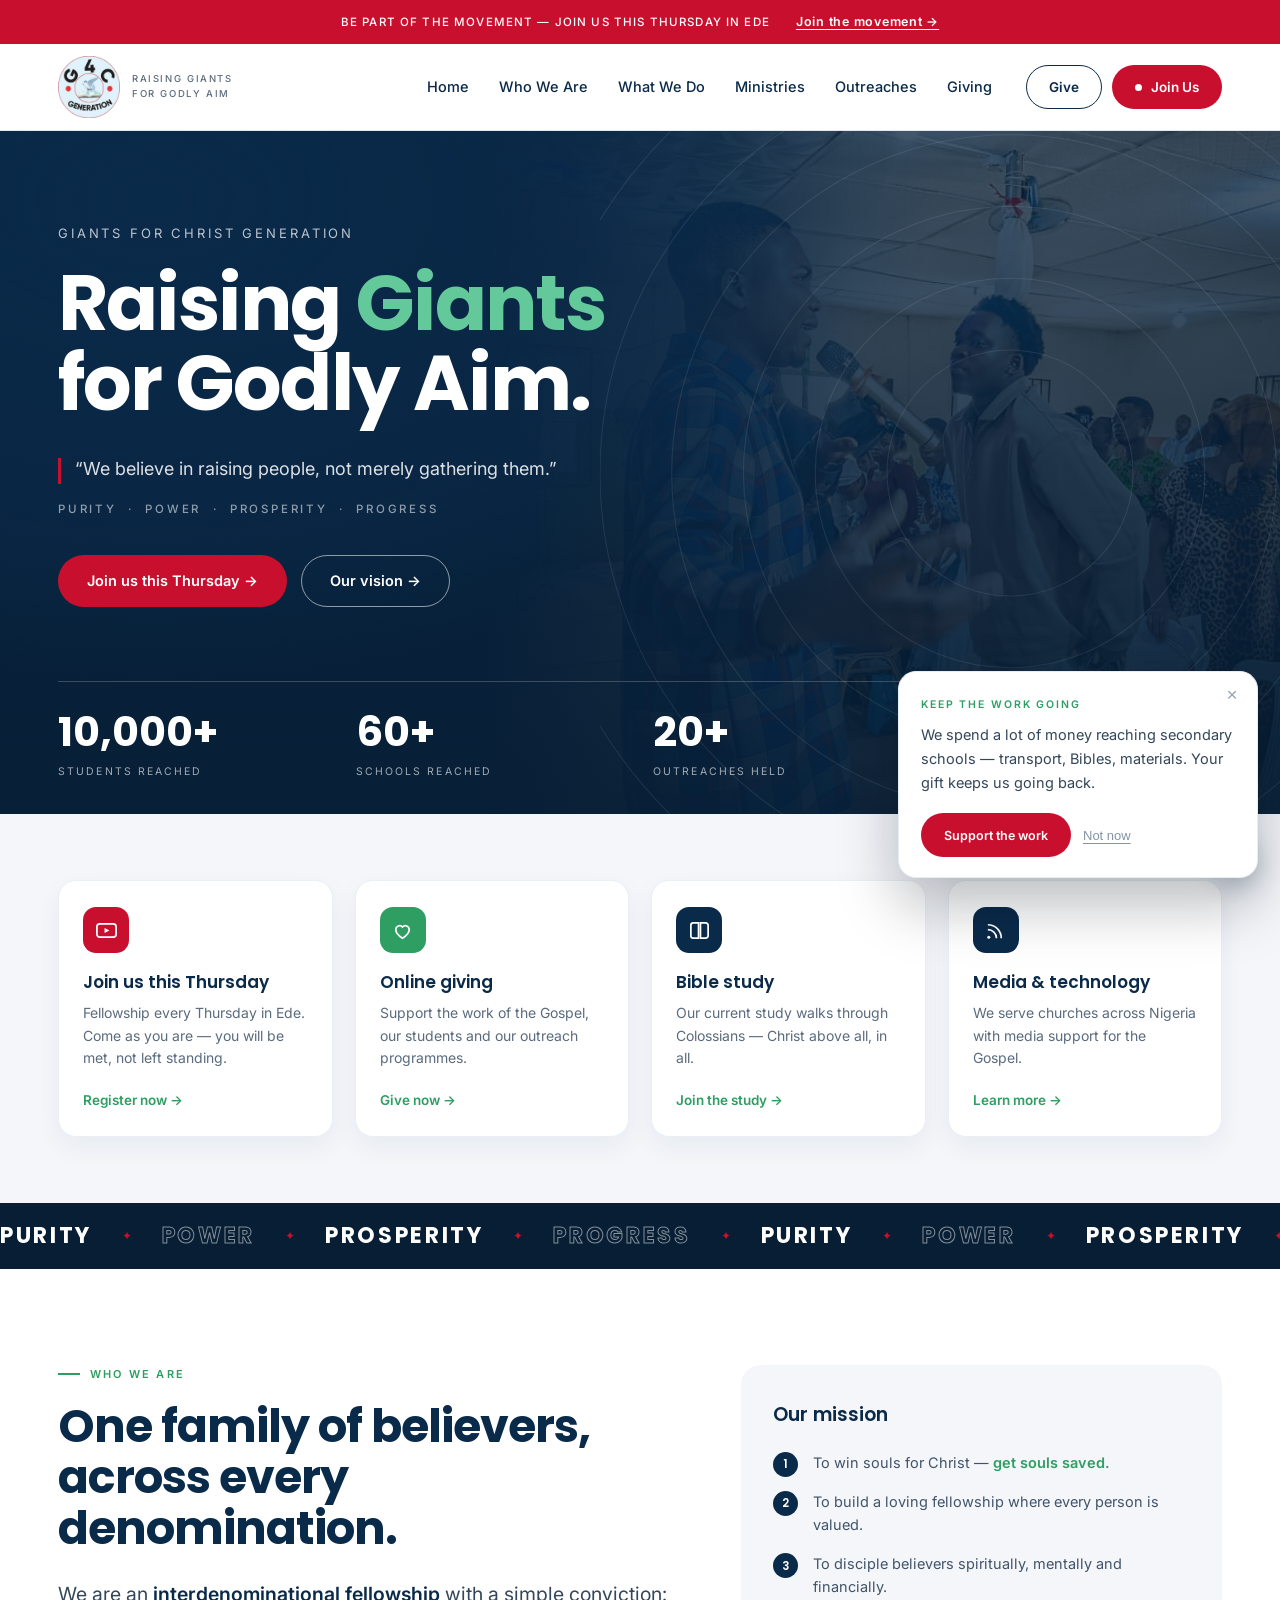
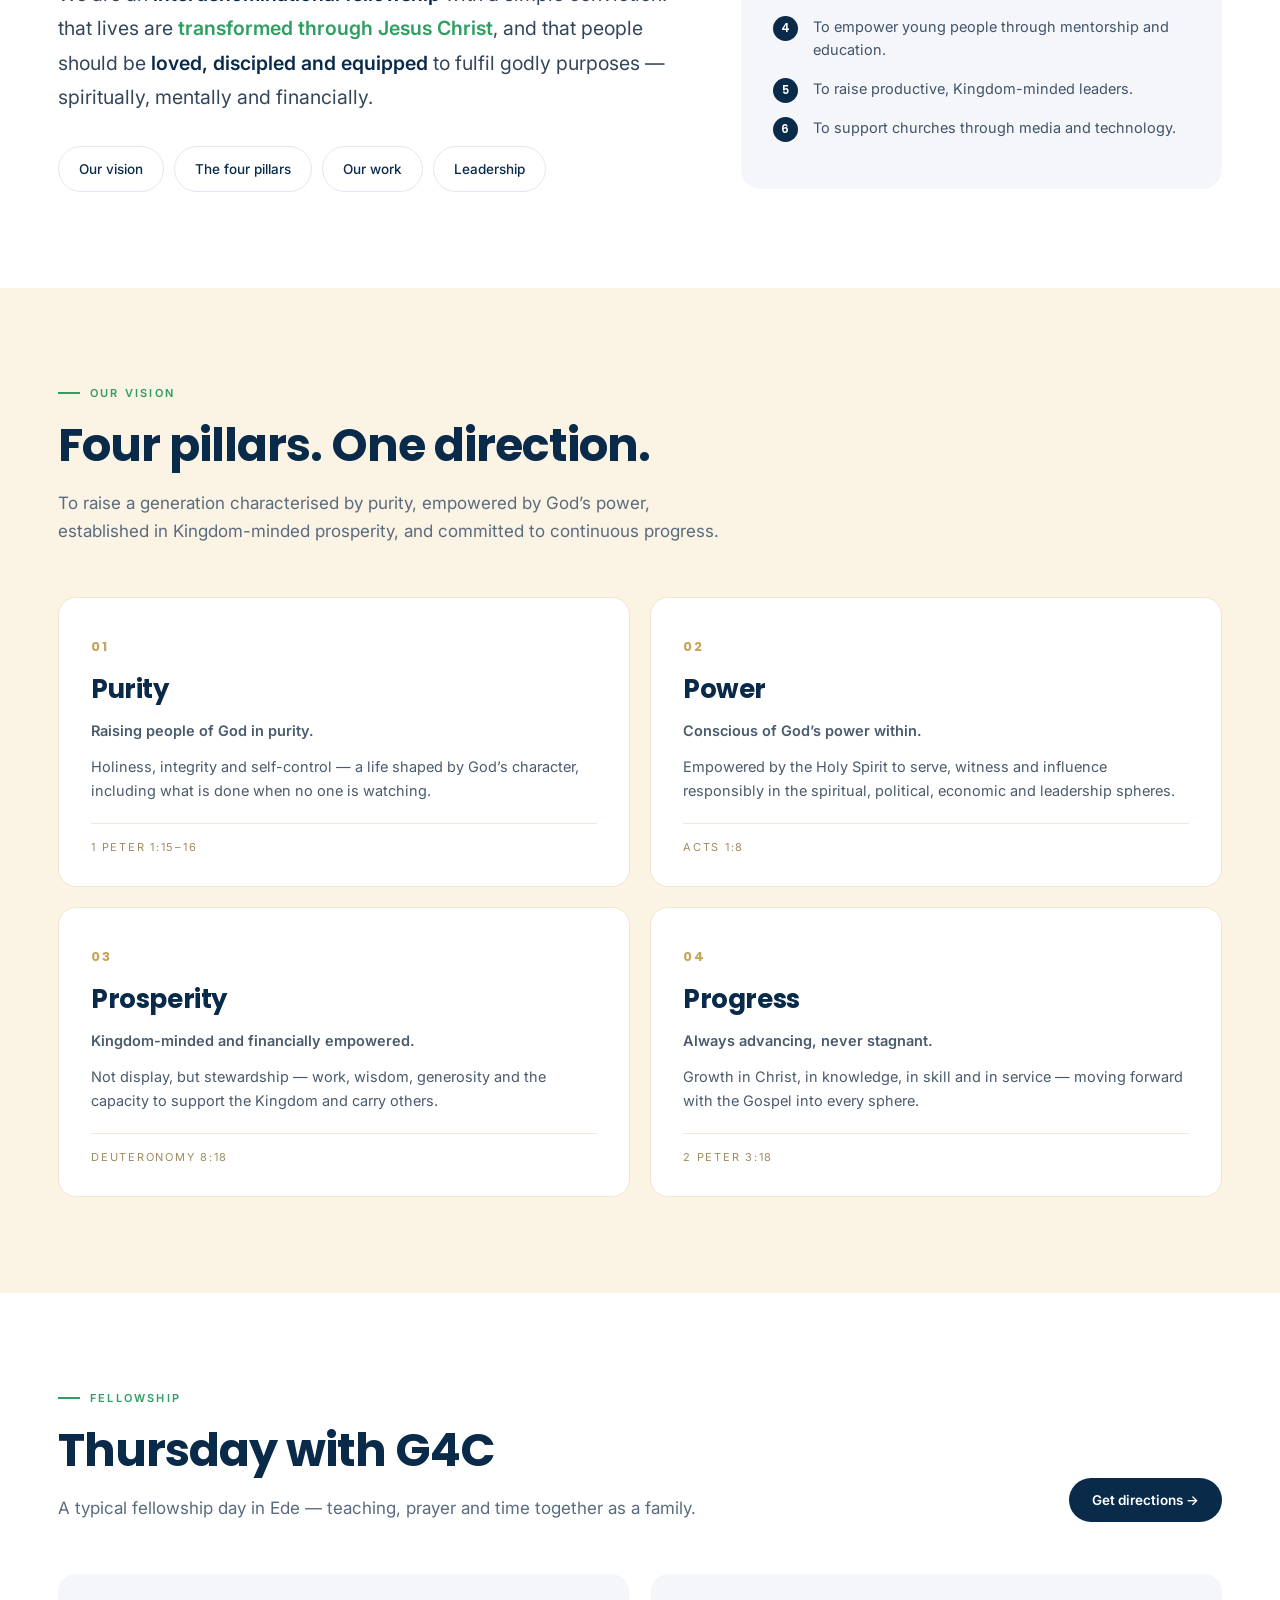
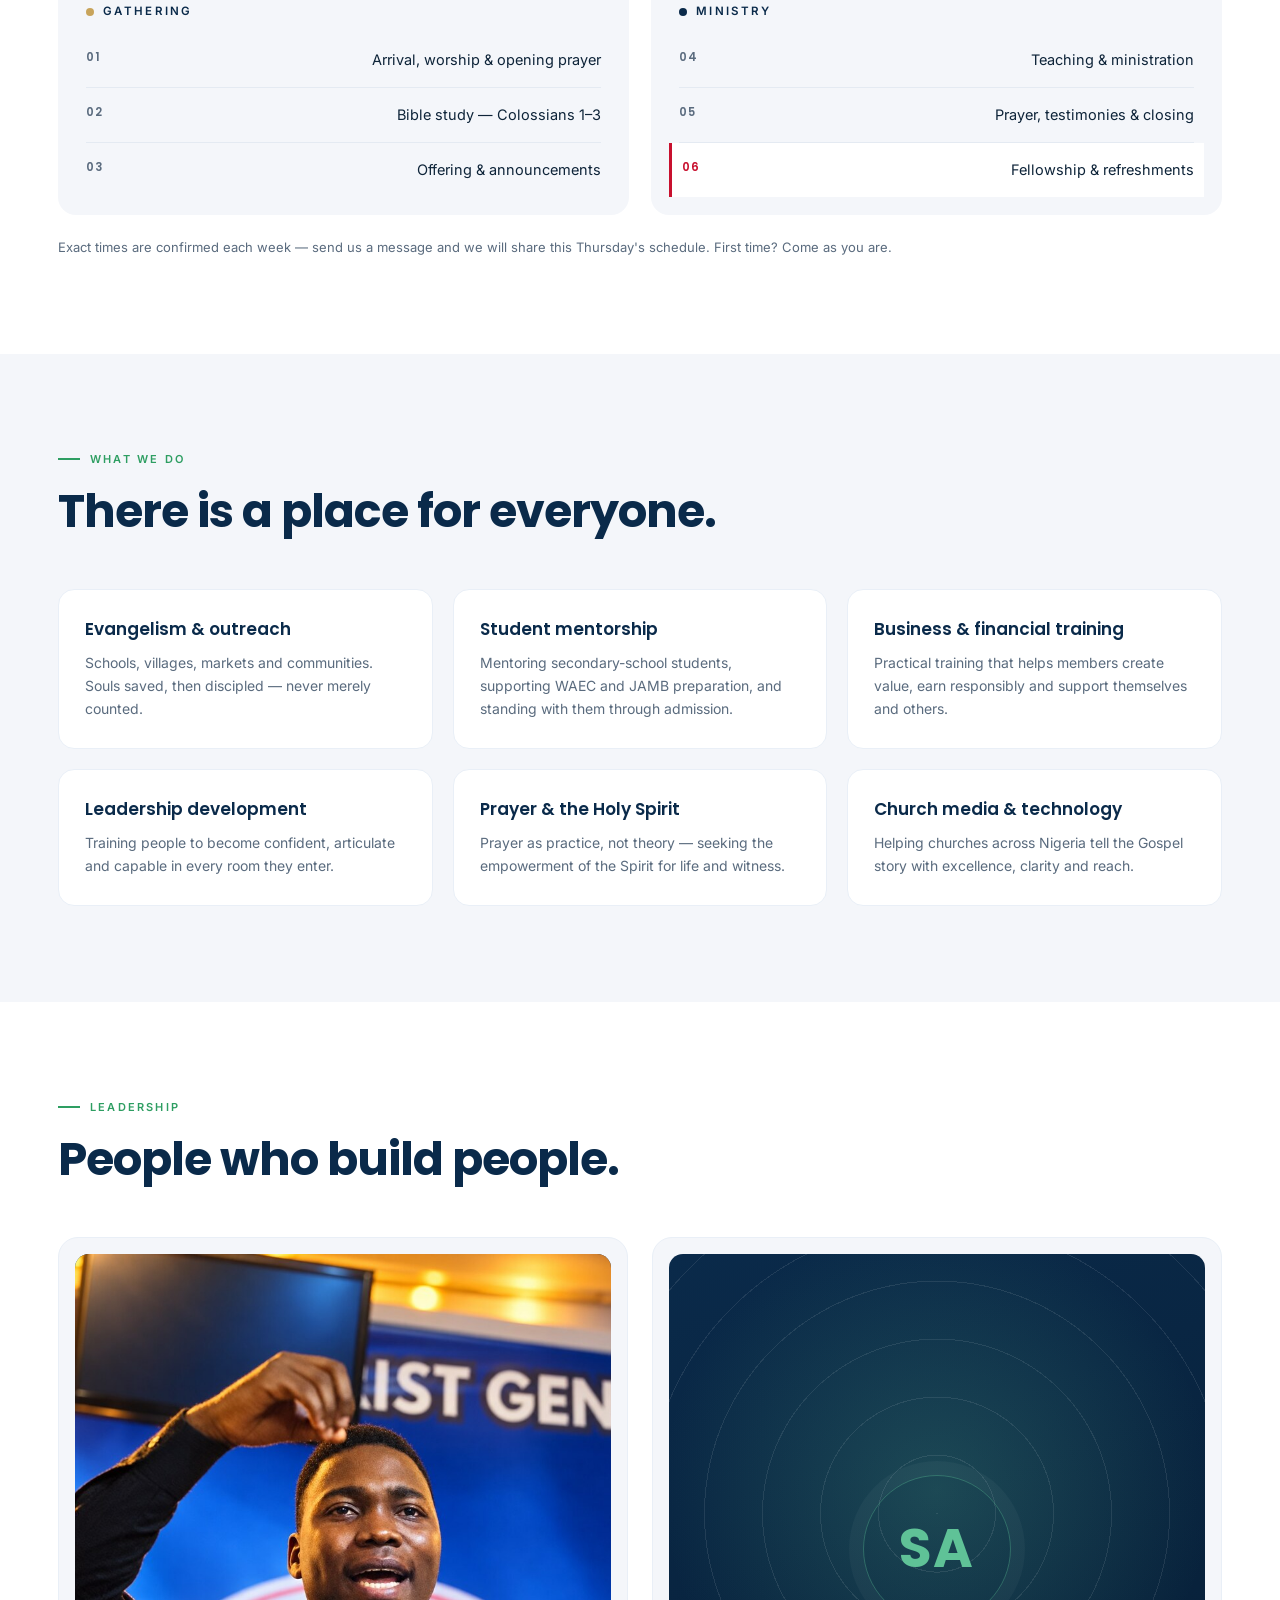
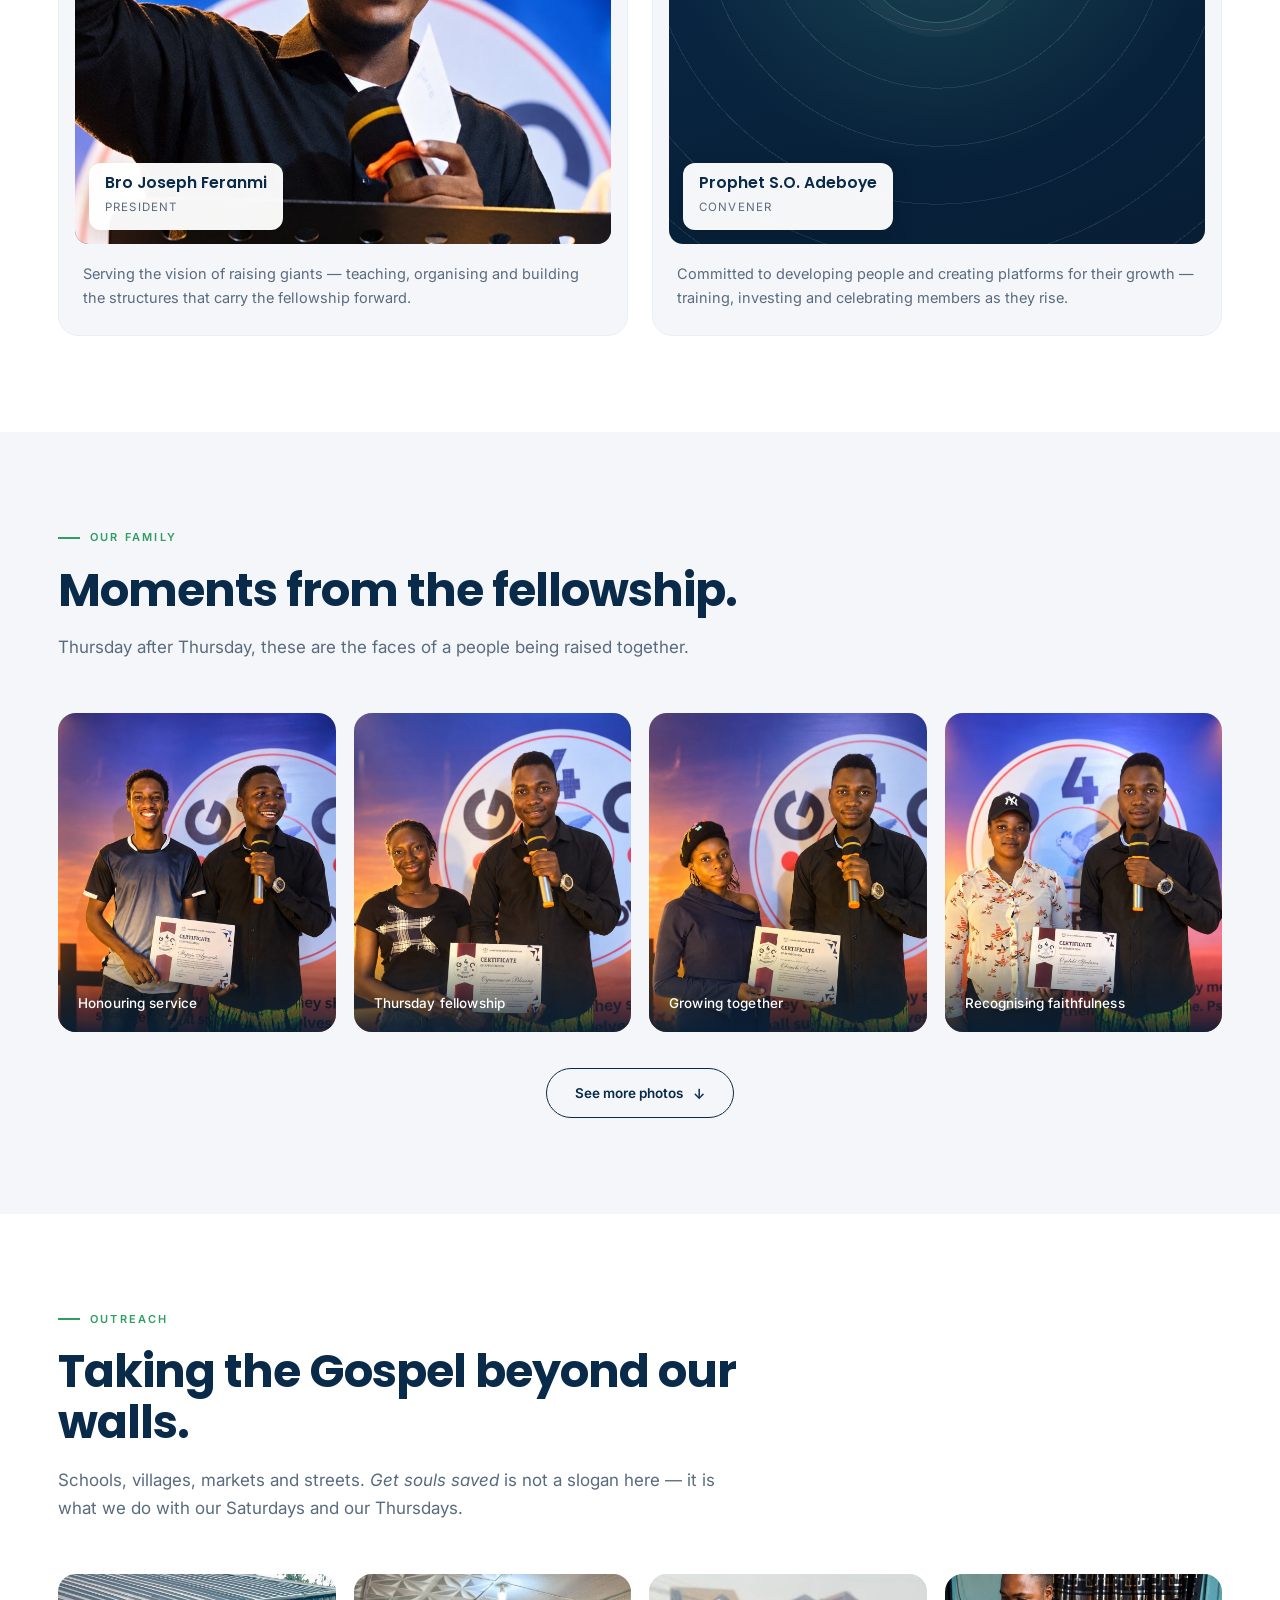
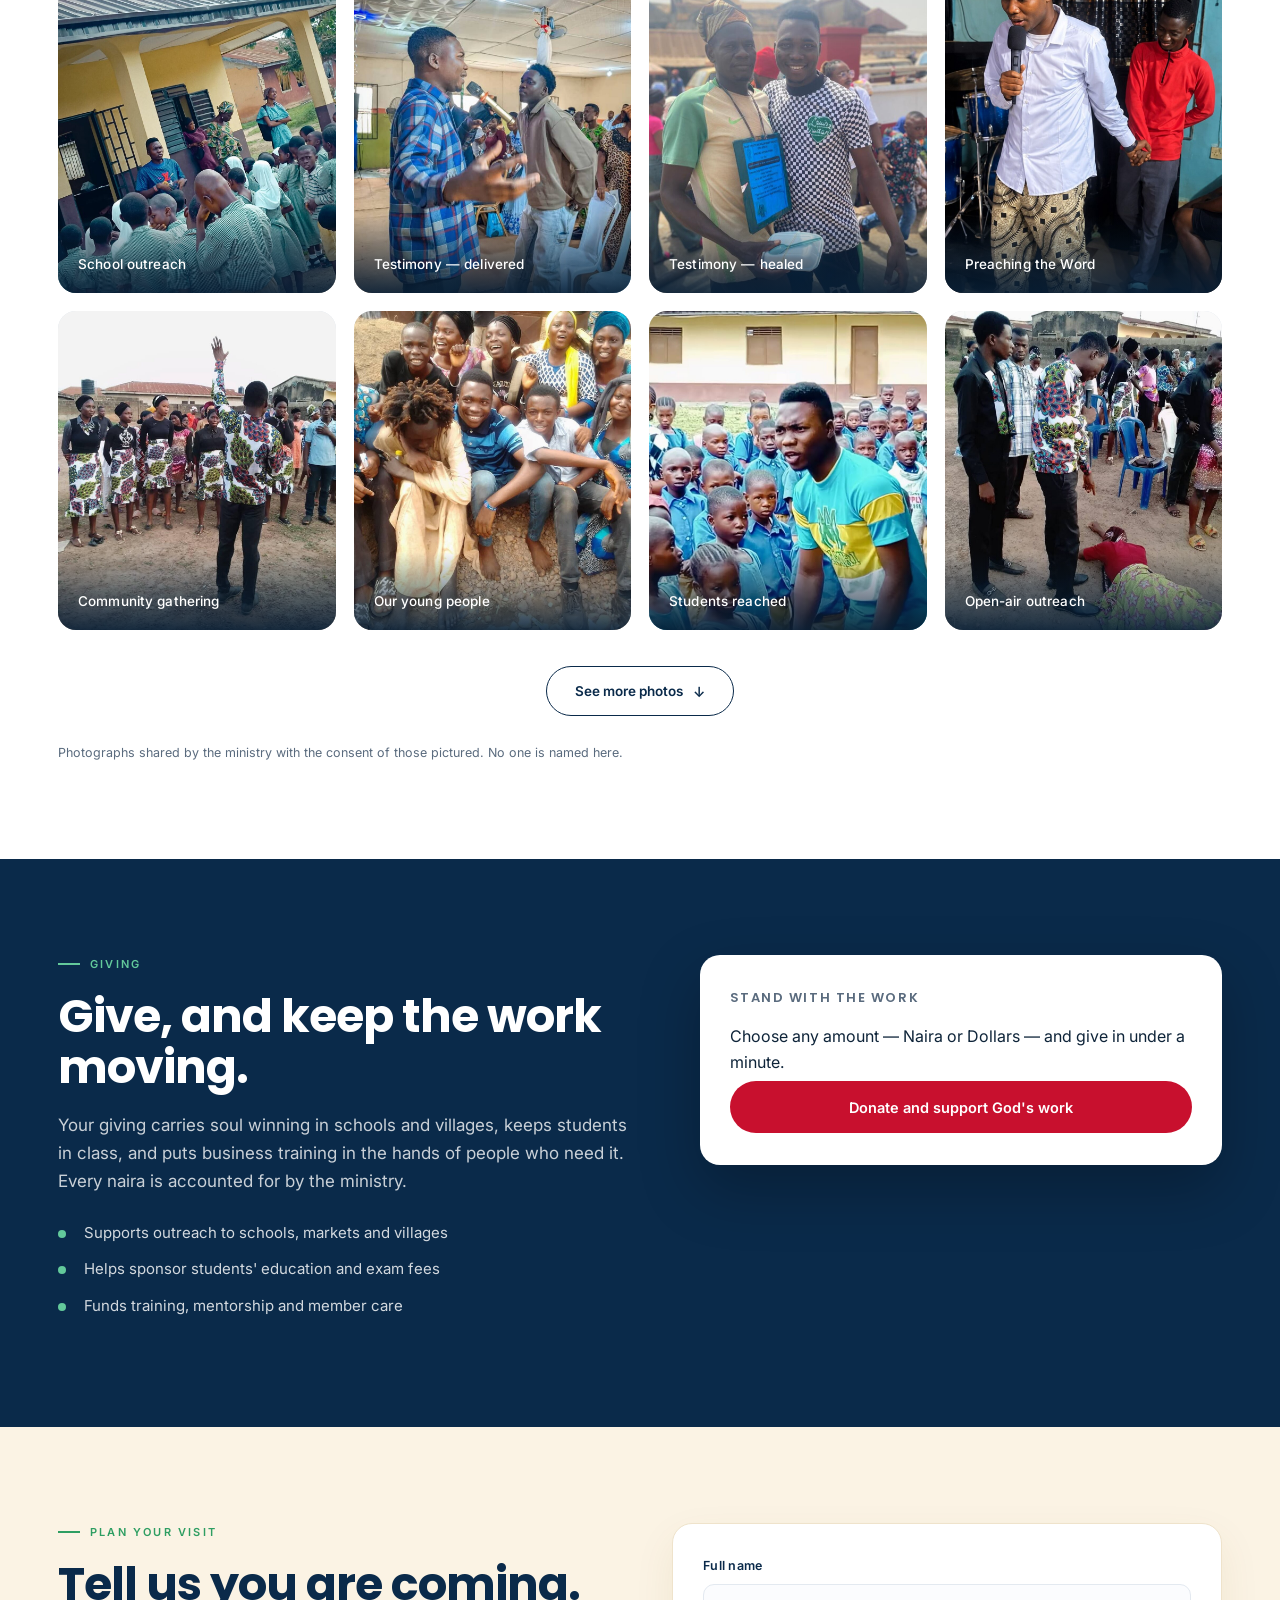
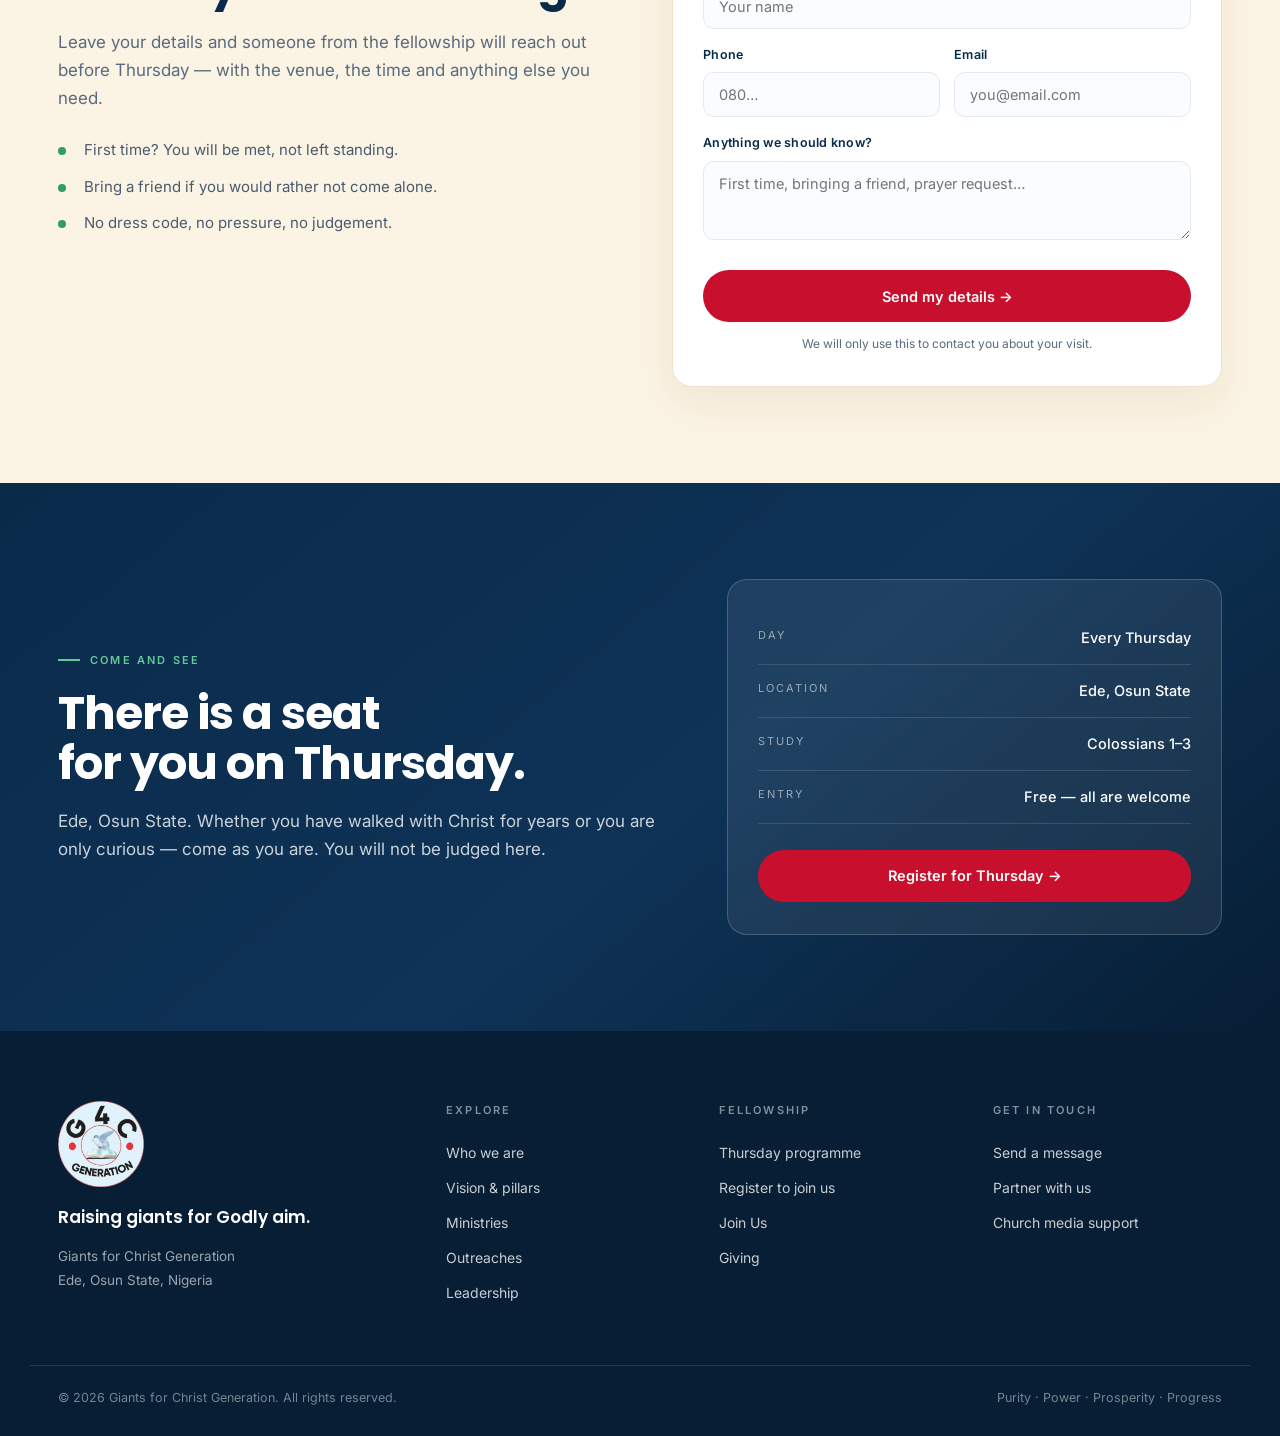
==== commit 924392d8: "Keep the donate label on modal reopen" ====
--- a/index.html
+++ b/index.html
@@ -427,25 +427,9 @@
       </div>
 
       <div class="give-card">
-        <p class="give-title">Choose an amount</p>
-        <div class="amt-grid" role="group" aria-label="Donation amount">
-          <button type="button" class="amt" data-amount="2000">₦2,000</button>
-          <button type="button" class="amt" data-amount="5000">₦5,000</button>
-          <button type="button" class="amt" data-amount="10000">₦10,000</button>
-          <button type="button" class="amt" data-amount="25000">₦25,000</button>
-        </div>
-
-        <label class="gfield">Amount (₦)
-          <input id="pay-amount" type="number" min="100" step="100" inputmode="numeric" placeholder="Enter any amount">
-        </label>
-        <label class="gfield">Email for your receipt
-          <input id="pay-email" type="email" autocomplete="email" placeholder="you@email.com">
-        </label>
-        <label class="gfield">Name <span class="opt">(optional)</span>
-          <input id="pay-name" type="text" autocomplete="name" placeholder="Your name">
-        </label>
-
-        <button class="btn btn-red btn-lg pay-btn" type="button" data-give>Donate and support God's work</button>
+        <p class="give-title">Stand with the work</p>
+        <p class="give-lead">Choose any amount — Naira or Dollars — and give in under a minute.</p>
+        <a class="btn btn-red btn-lg pay-btn" href="#giving" data-give>Donate and support God's work</a>
       </div>
     </div>
   </section>
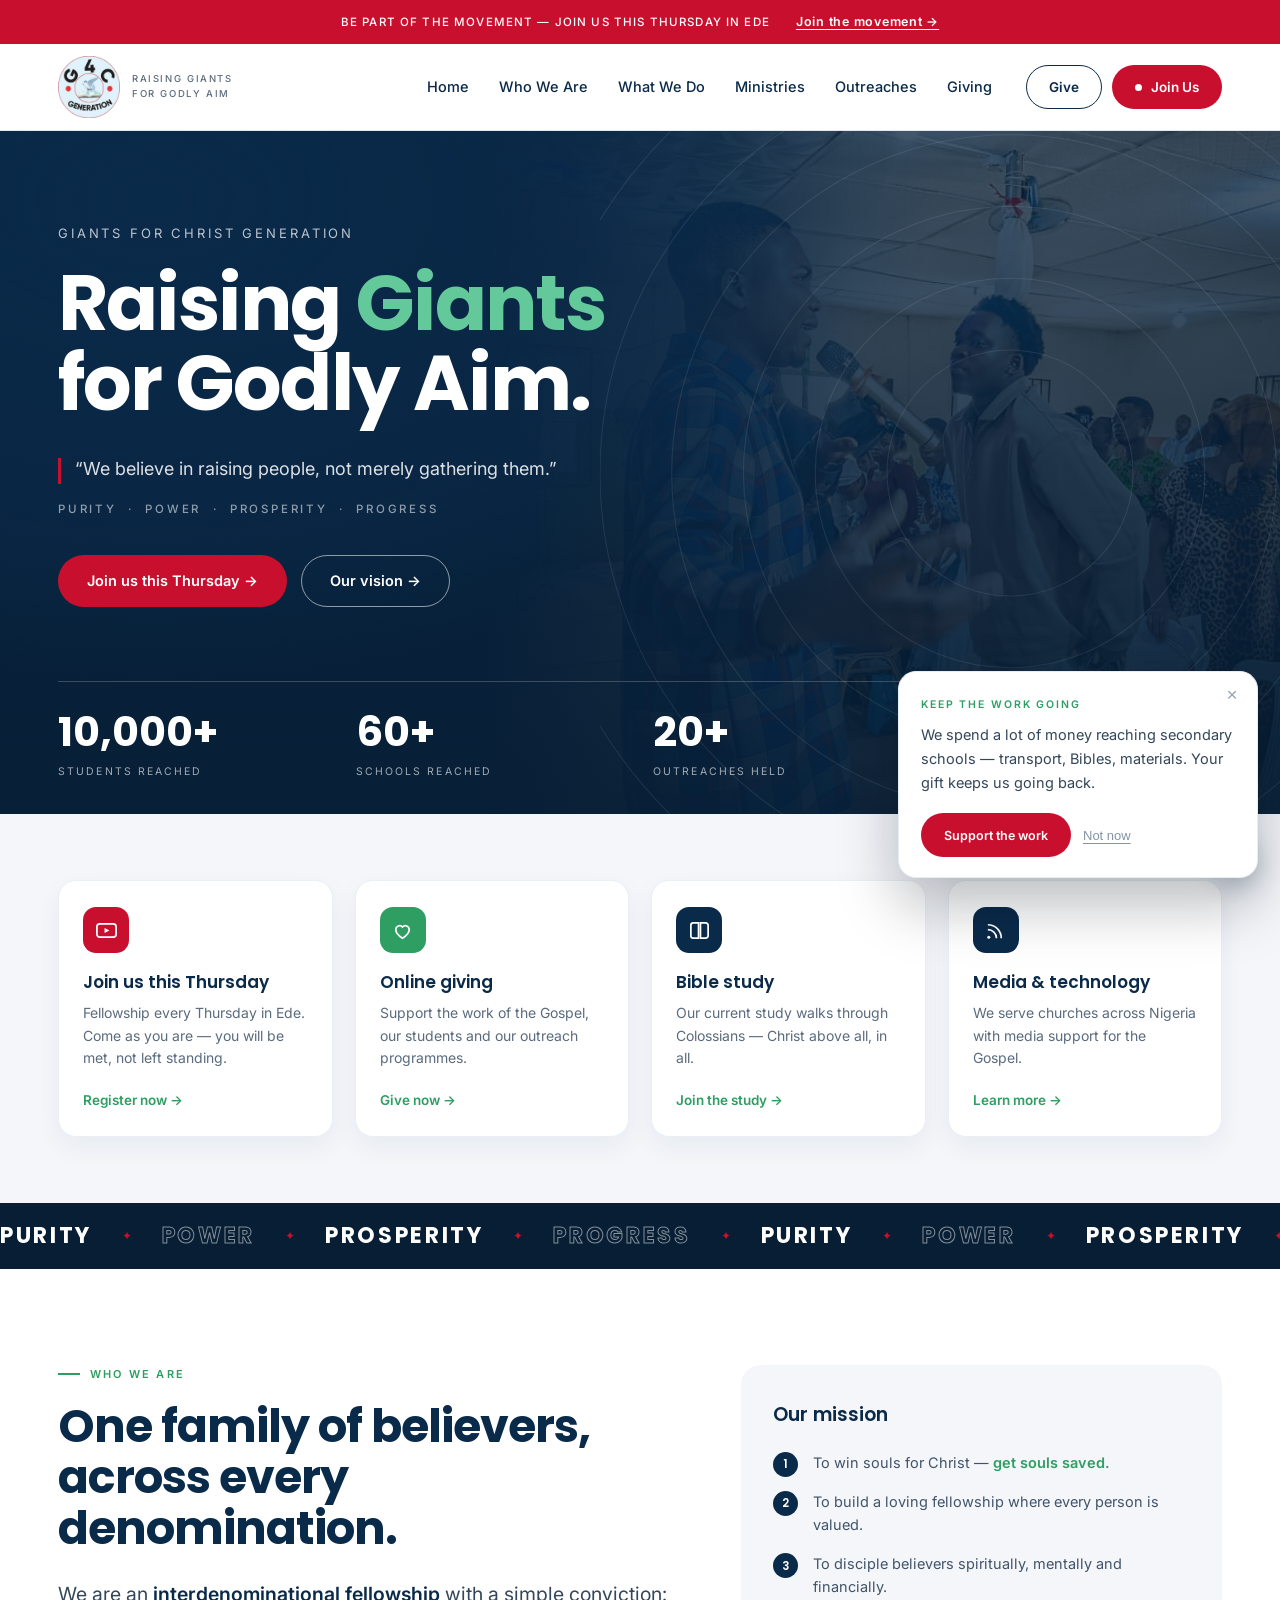
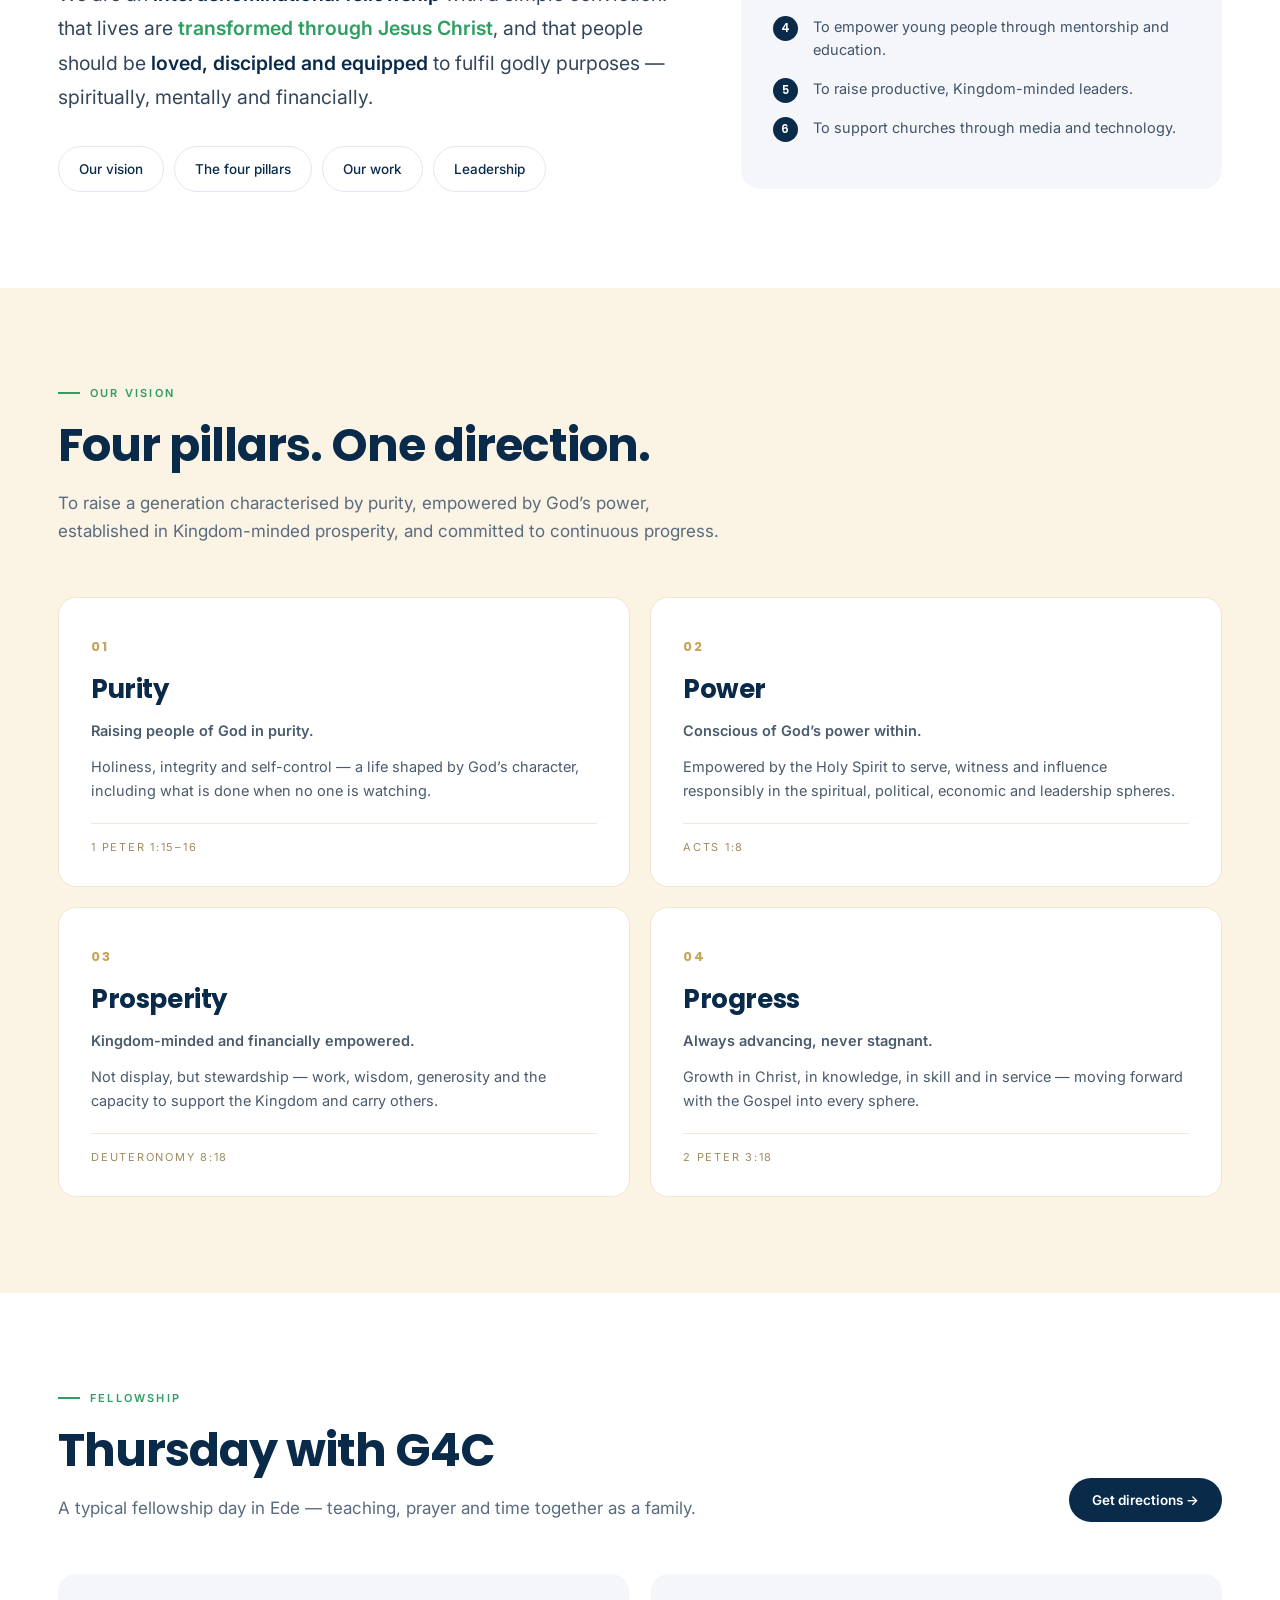
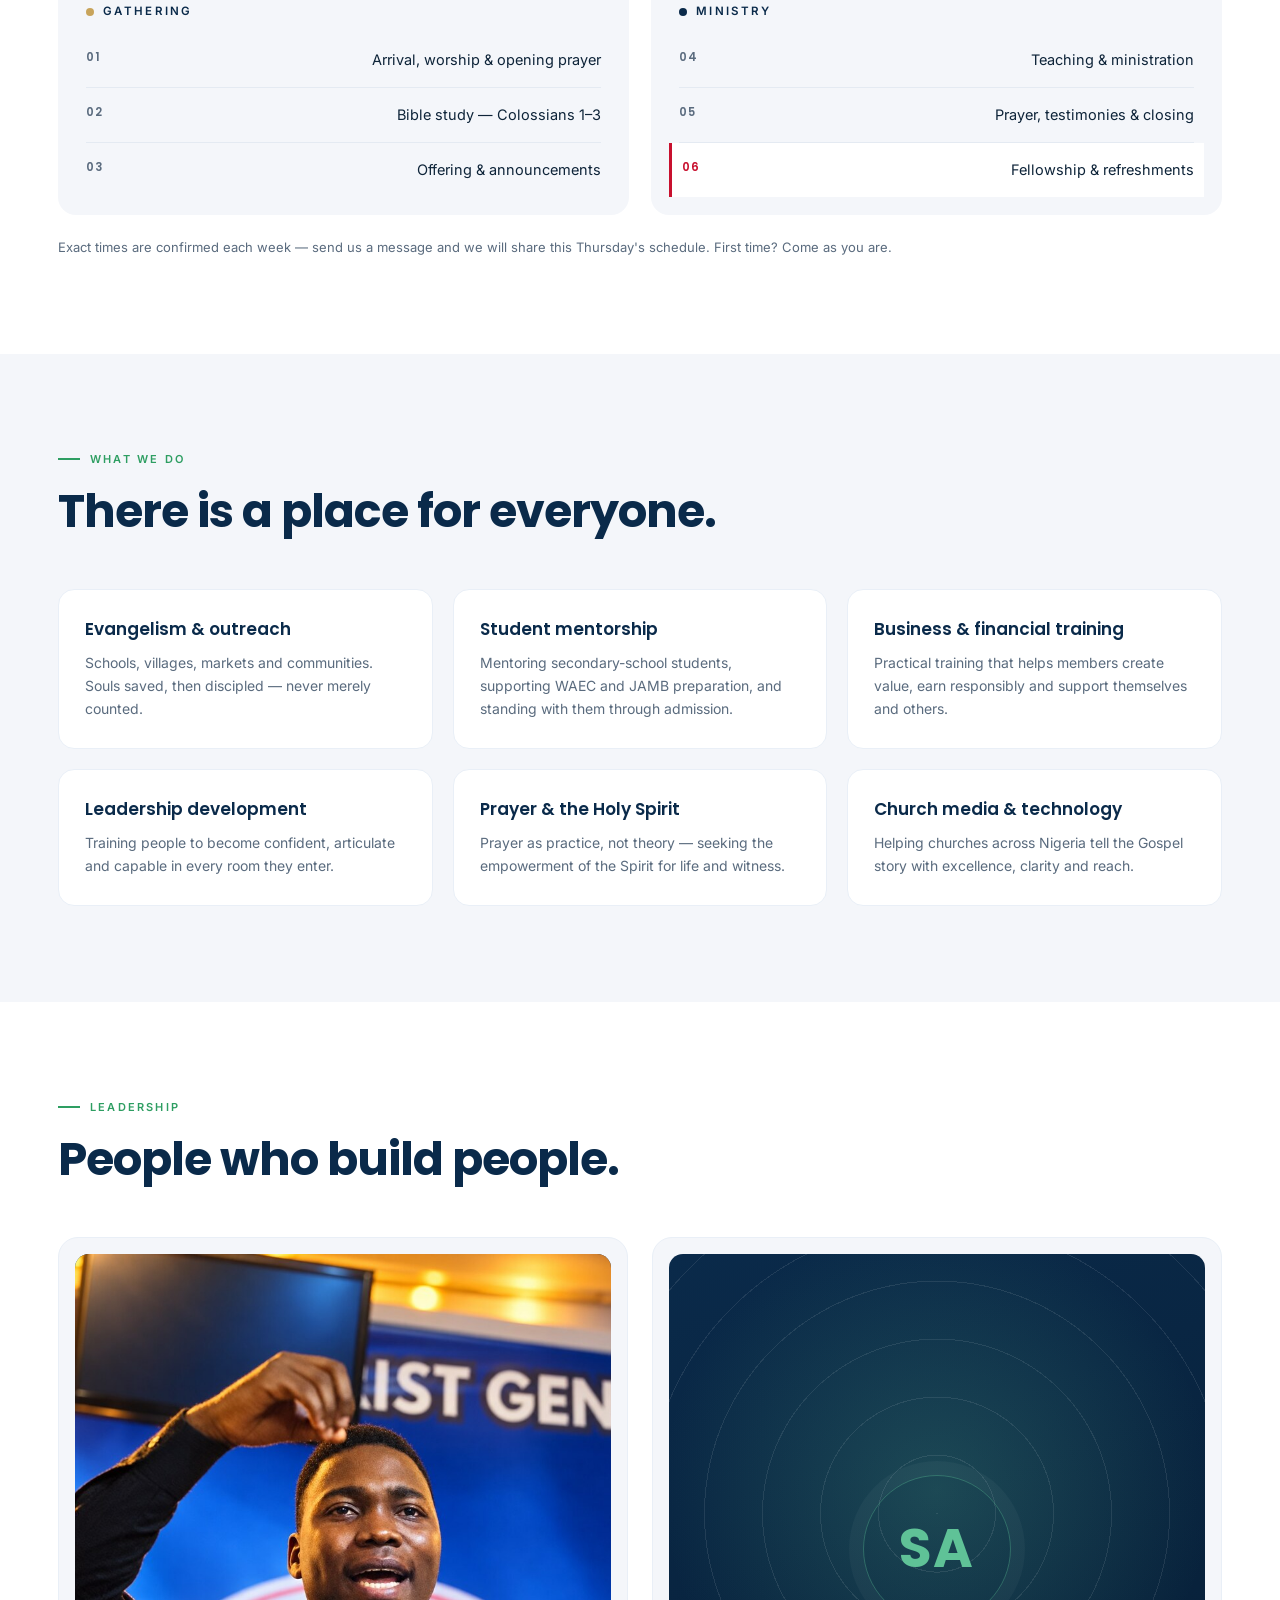
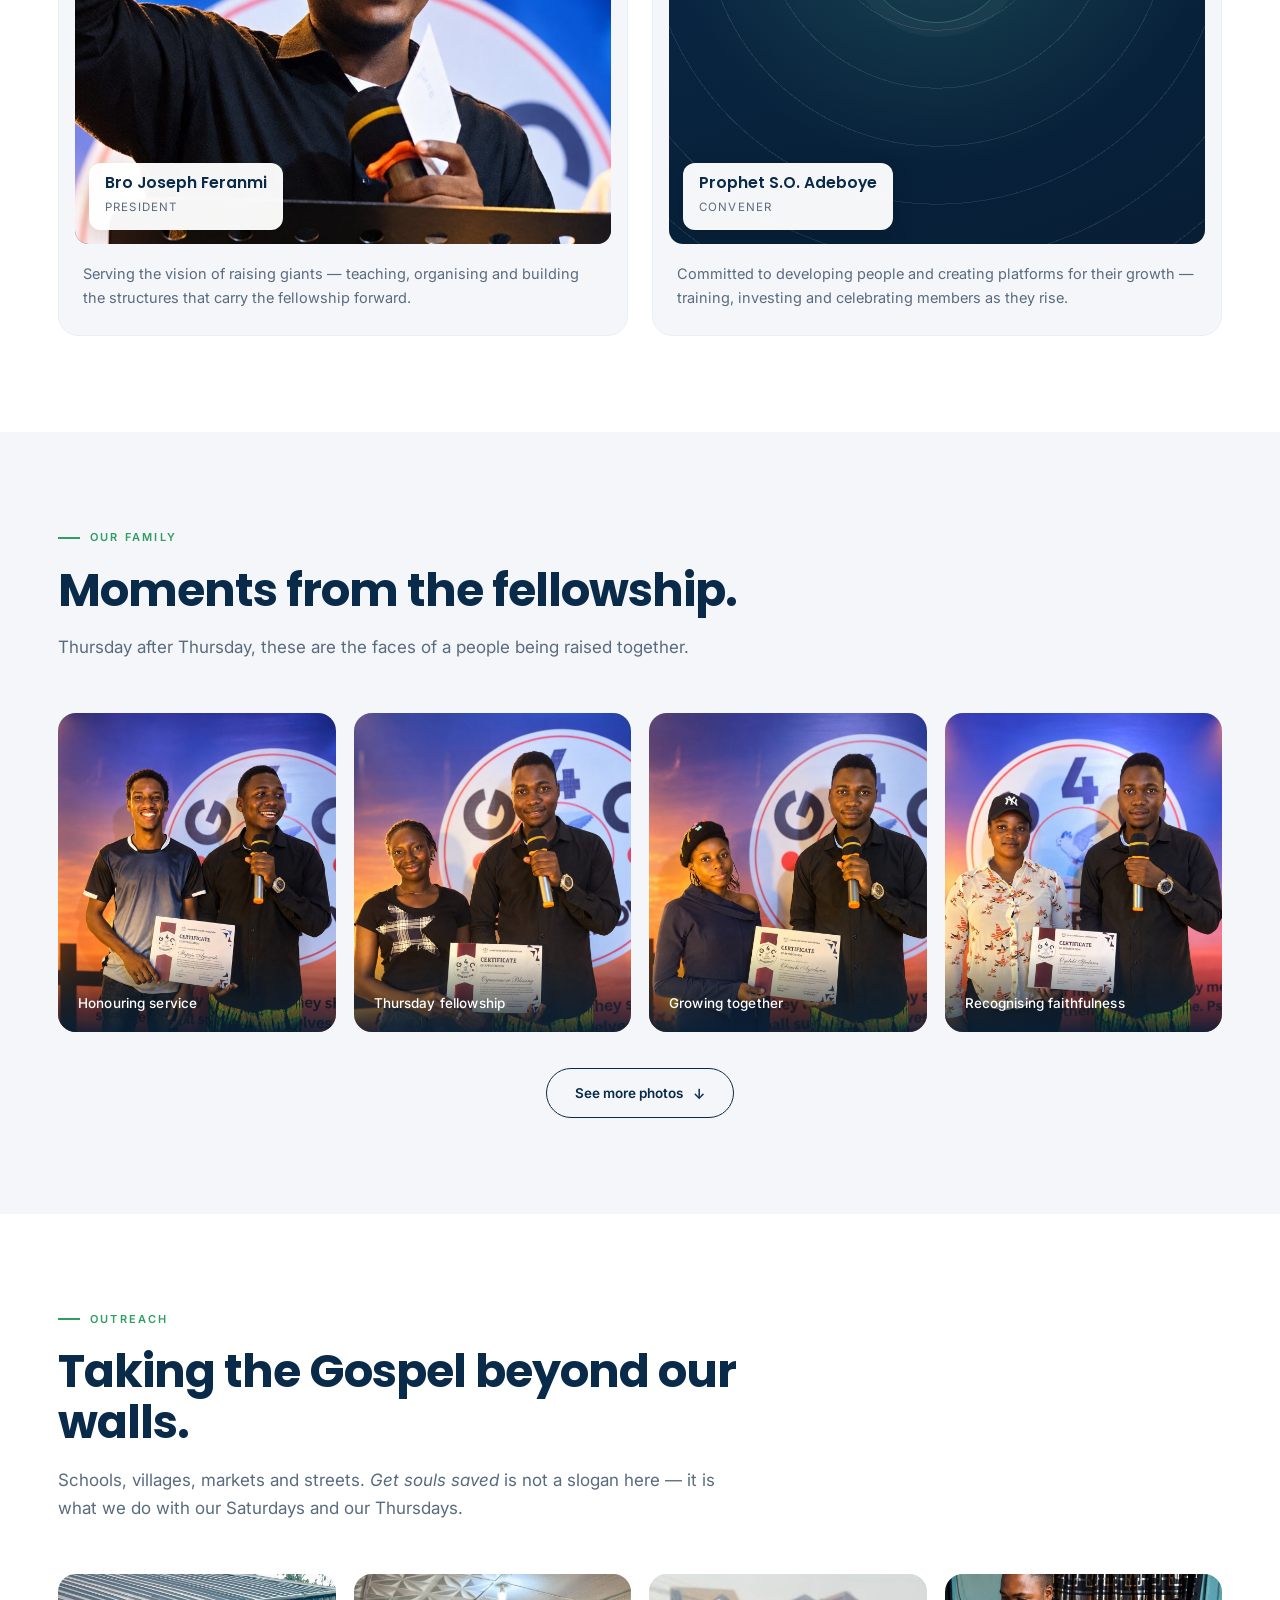
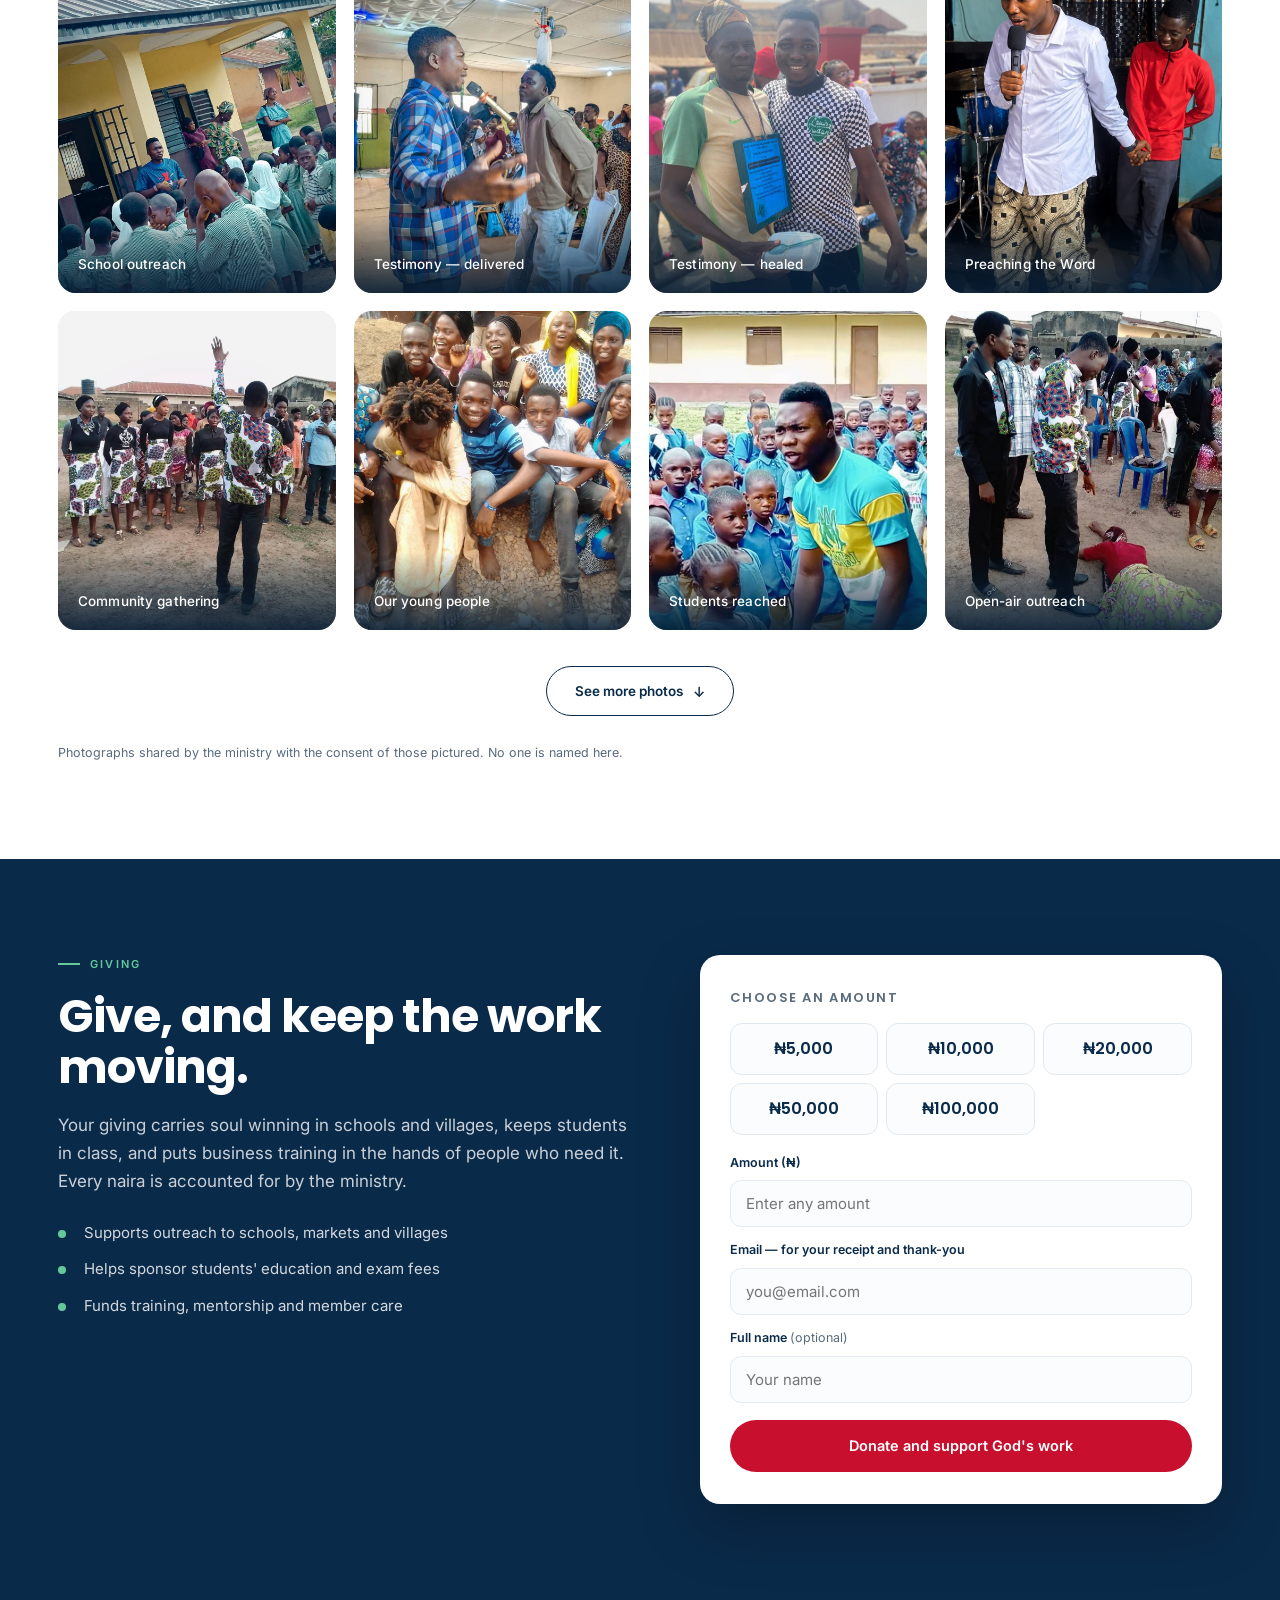
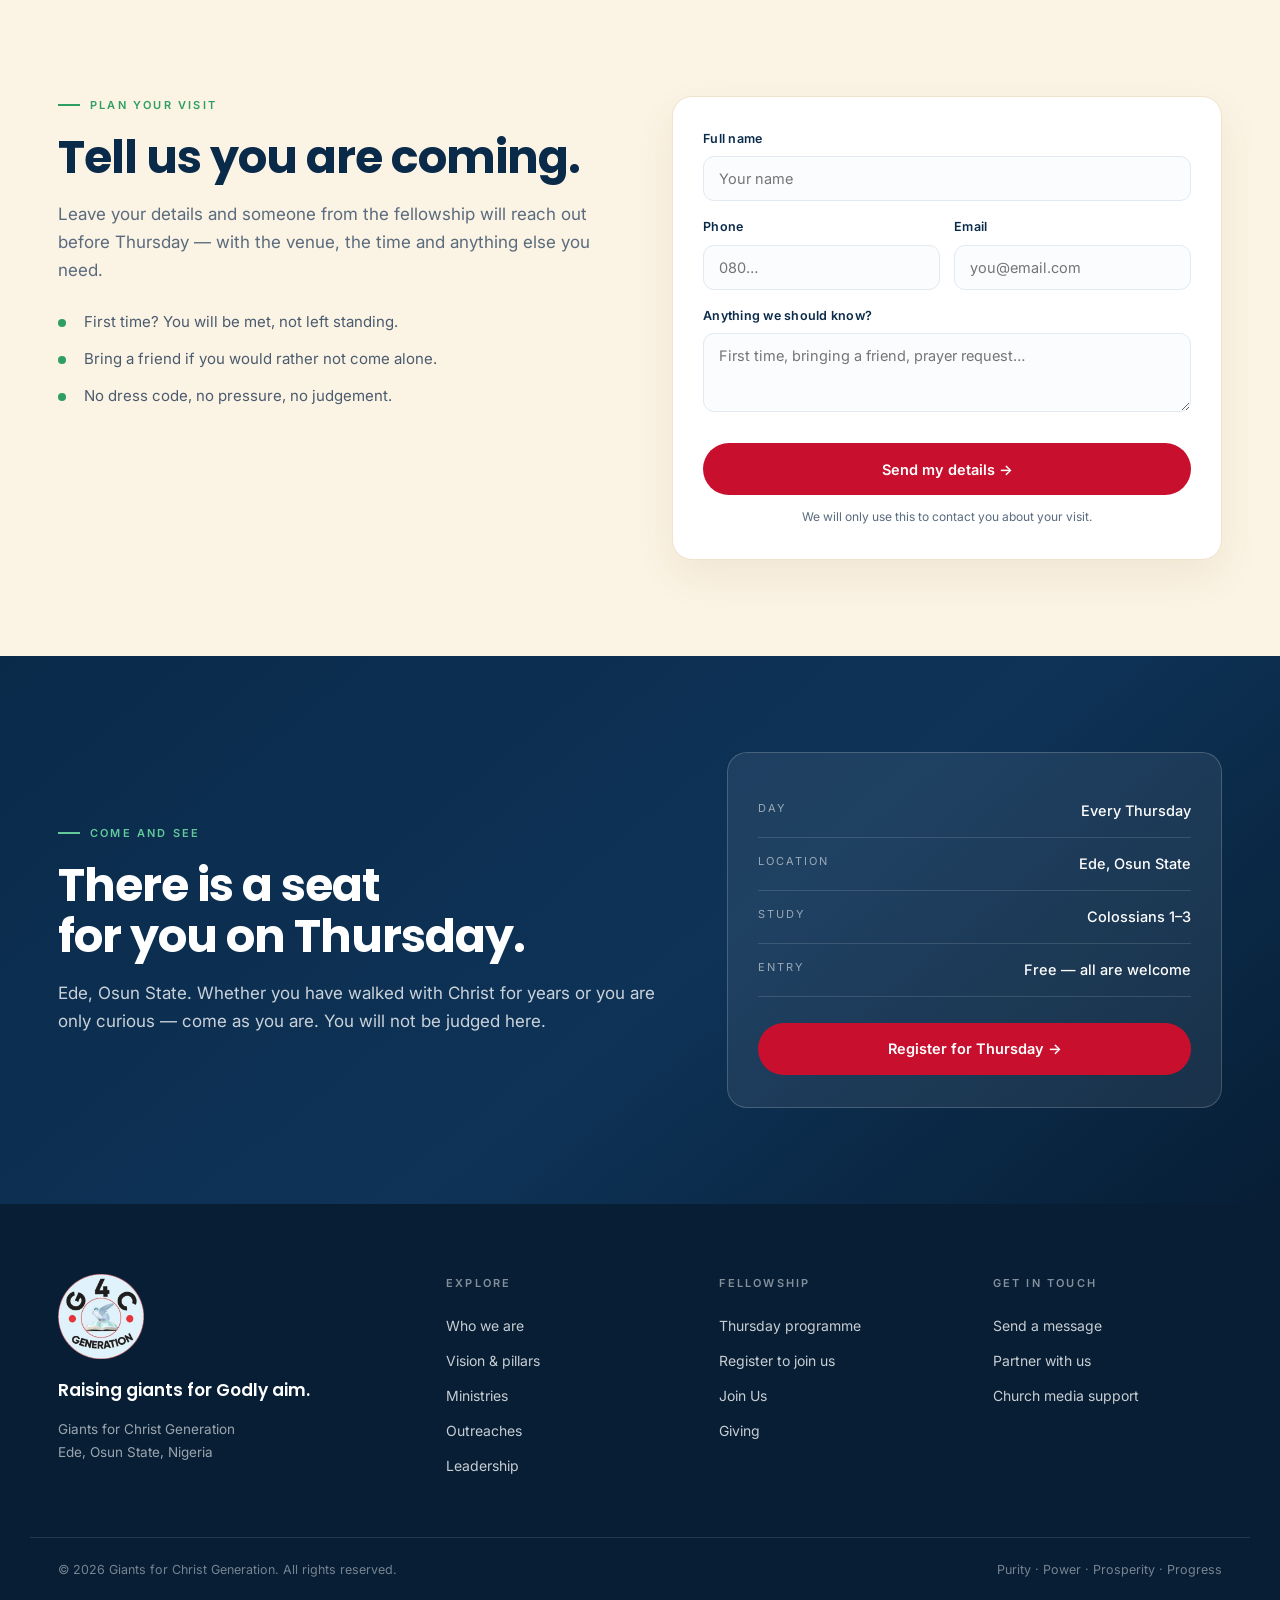
==== commit c11de8d5: "Restore the giving form on the page itself (Naira only, Stripe pending); shared checkout path" ====
--- a/index.html
+++ b/index.html
@@ -426,10 +426,20 @@
         </ul>
       </div>
 
-      <div class="give-card">
-        <p class="give-title">Stand with the work</p>
-        <p class="give-lead">Choose any amount — Naira or Dollars — and give in under a minute.</p>
-        <a class="btn btn-red btn-lg pay-btn" href="#giving" data-give>Donate and support God's work</a>
+      <div class="give-card" id="giveCard">
+        <p class="give-title">Choose an amount</p>
+        <div class="amt-grid" data-chips role="group" aria-label="Donation amount"></div>
+        <label class="gfield">Amount (<span data-sym>&#8358;</span>)
+          <input type="text" data-amount inputmode="numeric" autocomplete="off" placeholder="Enter any amount">
+        </label>
+        <label class="gfield">Email &mdash; for your receipt and thank-you
+          <input type="email" data-email autocomplete="email" placeholder="you@email.com">
+        </label>
+        <label class="gfield">Full name <span class="opt">(optional)</span>
+          <input type="text" data-name autocomplete="name" placeholder="Your name">
+        </label>
+        <button class="btn btn-red btn-lg pay-btn" type="button" data-pay>Donate and support God's work</button>
+        <p class="pay-note" data-note hidden></p>
       </div>
     </div>
   </section>
@@ -536,35 +546,30 @@
   <div class="gmodal-card">
     <button class="gmodal-x" type="button" data-close aria-label="Close">&times;</button>
 
-    <div id="giveForm">
+    <div id="giveForm" data-form>
       <p class="label">Giving</p>
       <h3 id="giveTitle">Give to the work</h3>
       <p class="gmodal-sub">Soul winning, student sponsorship and training — every gift goes into the work.</p>
 
-      <div class="cur-toggle" role="group" aria-label="Currency">
-        <button type="button" class="cur active" data-cur="NGN">₦ Naira</button>
-        <button type="button" class="cur" data-cur="USD">$ Dollar</button>
-      </div>
-
-      <div class="amt-grid" id="chips" role="group" aria-label="Amount"></div>
-
-      <label class="gfield">Amount (<span id="curSym">₦</span>)
-        <input id="pay-amount" type="text" inputmode="numeric" autocomplete="off" placeholder="Enter any amount">
+      <div class="amt-grid" id="chips" data-chips role="group" aria-label="Amount"></div>
+
+      <label class="gfield">Amount (<span id="curSym" data-sym>₦</span>)
+        <input id="pay-amount" data-amount type="text" inputmode="numeric" autocomplete="off" placeholder="Enter any amount">
       </label>
       <label class="gfield">Full name <span class="opt">(optional)</span>
-        <input id="pay-name" type="text" autocomplete="name" placeholder="Your name">
+        <input id="pay-name" data-name type="text" autocomplete="name" placeholder="Your name">
       </label>
       <label class="gfield">Email — for your receipt and thank-you
-        <input id="pay-email" type="email" autocomplete="email" placeholder="you@email.com">
+        <input id="pay-email" data-email type="email" autocomplete="email" placeholder="you@email.com">
       </label>
 
-      <button class="btn btn-red btn-lg pay-btn" id="pay-btn" type="button">Donate and support God's work</button>
-      <p class="fnote" id="pay-note" hidden></p>
-    </div>
-
-    <div id="giveDone" class="give-done" hidden>
+      <button class="btn btn-red btn-lg pay-btn" id="pay-btn" data-pay type="button">Donate and support God's work</button>
+      <p class="fnote" id="pay-note" data-note hidden></p>
+    </div>
+
+    <div id="giveDone" data-done class="give-done" hidden>
       <div class="tick">✓</div>
-      <h3>Thank you<span id="doneName"></span>.</h3>
+      <h3>Thank you<span id="doneName" data-done-name></span>.</h3>
       <p id="doneMsg">Your gift has been received. A receipt and a thank-you note are on their way to your email.</p>
       <button class="btn btn-navy" type="button" data-close>Close</button>
     </div>
--- a/styles.css
+++ b/styles.css
@@ -266,6 +266,13 @@
 .gfield input:focus{outline:none;border-color:var(--green);box-shadow:0 0 0 3px rgba(46,158,98,.13);background:#fff}
 .pay-btn{width:100%;margin-top:6px}
 .give-card .fnote{margin-top:12px}
+/* inline giving card */
+.give-card .amt-grid{grid-template-columns:repeat(3,1fr);gap:8px;margin-bottom:18px}
+.give-card .gfield{margin-bottom:13px}
+.pay-note{margin-top:12px;font-size:12.5px;line-height:1.5;text-align:center;color:var(--muted)}
+.pay-note[hidden]{display:none}
+.give-card .pay-btn{margin-top:4px}
+
 @media(max-width:900px){.give-grid{grid-template-columns:1fr;gap:36px}}
 
 
